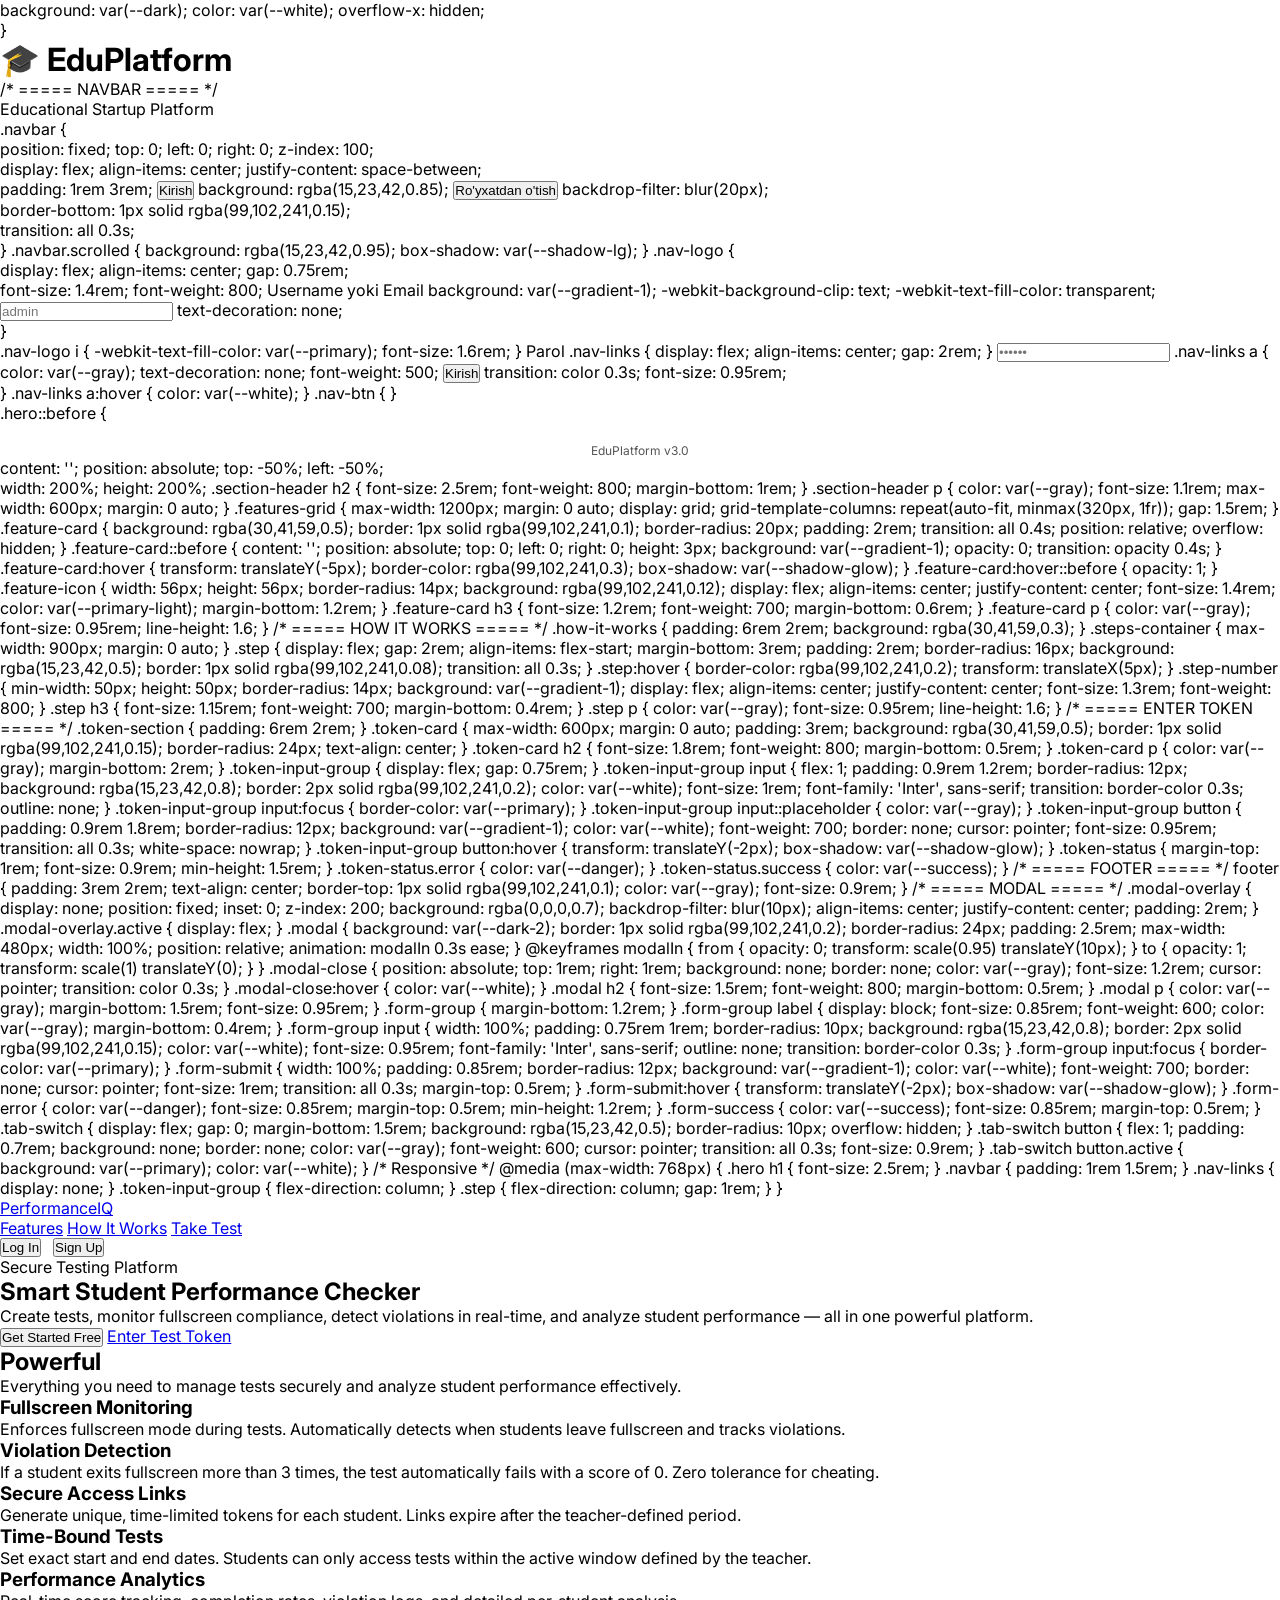
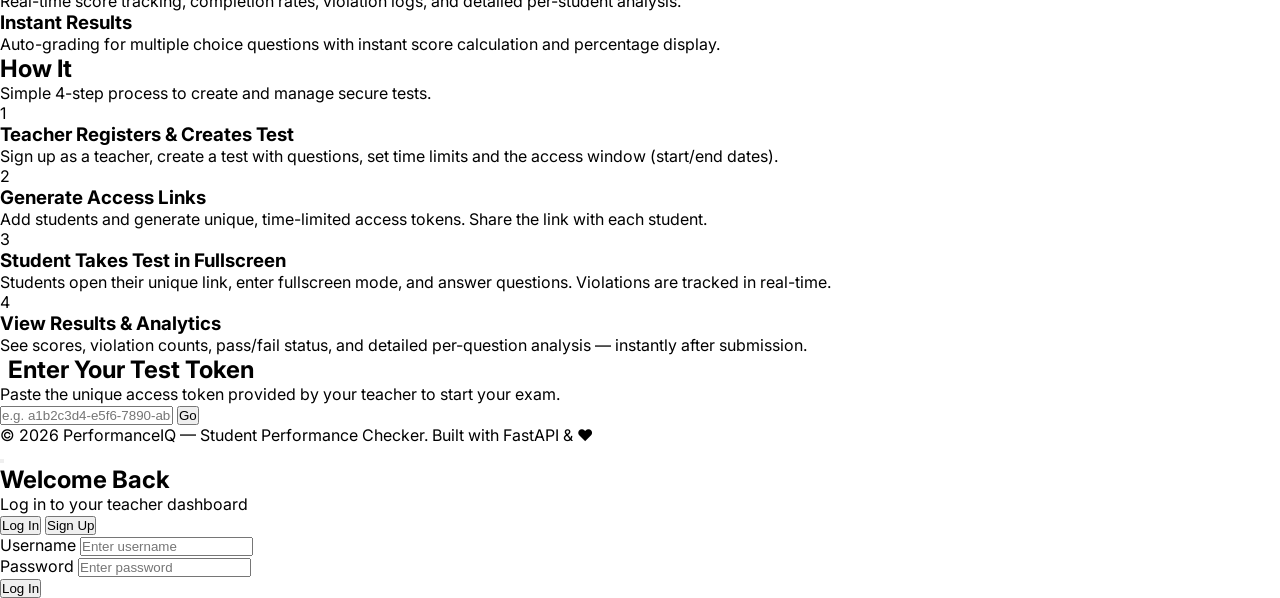
==== static/index.html @ 885819b3 "updated" ====
<!DOCTYPE html><!DOCTYPE html>

<html lang="uz"><html lang="en">

<head><head>

    <meta charset="UTF-8">    <meta charset="UTF-8">

    <meta name="viewport" content="width=device-width, initial-scale=1.0">    <meta name="viewport" content="width=device-width, initial-scale=1.0">

    <title>EduPlatform — Kirish</title>    <title>Student Performance Checker</title>
    <link href="https://fonts.googleapis.com/css2?family=Inter:wght@300;400;500;600;700;800;900&display=swap" rel="stylesheet">

    <style>
        * { margin: 0; padding: 0; box-sizing: border-box; }    <link href="https://cdnjs.cloudflare.com/ajax/libs/font-awesome/6.4.0/css/all.min.css" rel="stylesheet">

        body {    <style>

            font-family: 'Segoe UI', system-ui, sans-serif;        * { margin: 0; padding: 0; box-sizing: border-box; }

            background: linear-gradient(135deg, #0f0c29, #302b63, #24243e);        :root {

            min-height: 100vh; display: flex; align-items: center; justify-content: center; color: #fff;            --primary: #6366f1;

        }            --primary-dark: #4f46e5;

        .container { width: 100%; max-width: 420px; padding: 20px; }            --primary-light: #818cf8;

        .logo { text-align: center; margin-bottom: 30px; }            --secondary: #0ea5e9;

        .logo h1 { font-size: 32px; font-weight: 800; background: linear-gradient(135deg, #667eea, #764ba2); -webkit-background-clip: text; -webkit-text-fill-color: transparent; }            --accent: #f59e0b;

        .logo p { color: #999; margin-top: 5px; font-size: 14px; }            --success: #10b981;

        .card { background: rgba(255,255,255,0.06); backdrop-filter: blur(20px); border: 1px solid rgba(255,255,255,0.1); border-radius: 16px; padding: 35px; }            --danger: #ef4444;

        .tabs { display: flex; margin-bottom: 25px; background: rgba(255,255,255,0.05); border-radius: 10px; overflow: hidden; }            --dark: #0f172a;

        .tab { flex: 1; padding: 12px; text-align: center; cursor: pointer; font-weight: 600; font-size: 14px; color: #888; transition: all 0.3s; border: none; background: transparent; }            --dark-2: #1e293b;

        .tab.active { background: linear-gradient(135deg, #667eea, #764ba2); color: #fff; }            --dark-3: #334155;

        .form-group { margin-bottom: 18px; }            --gray: #94a3b8;

        .form-group label { display: block; font-size: 13px; font-weight: 500; color: #aaa; margin-bottom: 6px; }            --light: #f1f5f9;

        .form-group input, .form-group select { width: 100%; padding: 12px 15px; border: 1px solid rgba(255,255,255,0.15); border-radius: 10px; background: rgba(255,255,255,0.07); color: #fff; font-size: 15px; outline: none; transition: border 0.3s; }            --white: #ffffff;

        .form-group input:focus { border-color: #667eea; }--gradient-1: linear-gradient(135deg, #6366f1, #8b5cf6, #a78bfa);

        .form-group select option { background: #1a1a2e; color: #fff; }            --gradient-2: linear-gradient(135deg, #0ea5e9, #6366f1);

        .btn { width: 100%; padding: 14px; border: none; border-radius: 10px; background: linear-gradient(135deg, #667eea, #764ba2); color: #fff; font-size: 16px; font-weight: 600; cursor: pointer; transition: transform 0.2s, opacity 0.2s; margin-top: 5px; }            --gradient-3: linear-gradient(135deg, #f59e0b, #ef4444);

        .btn:hover { transform: translateY(-2px); opacity: 0.9; }            --shadow-sm: 0 1px 3px rgba(0,0,0,0.1);

        .btn:disabled { opacity: 0.5; cursor: not-allowed; transform: none; }            --shadow-md: 0 4px 20px rgba(0,0,0,0.1);

        .msg { padding: 10px 15px; border-radius: 8px; font-size: 13px; margin-bottom: 15px; display: none; }            --shadow-lg: 0 10px 40px rgba(0,0,0,0.15);

        .msg.error { background: rgba(255,71,87,0.15); border: 1px solid rgba(255,71,87,0.3); color: #ff6b81; }            --shadow-glow: 0 0 40px rgba(99,102,241,0.3);

        .msg.success { background: rgba(46,213,115,0.15); border: 1px solid rgba(46,213,115,0.3); color: #7bed9f; }        }

        .hidden { display: none !important; }        body {

        .footer { text-align: center; margin-top: 20px; color: #555; font-size: 12px; }            font-family: 'Inter', sans-serif;

    </style>            background: var(--dark);

</head>            color: var(--white);

<body>            overflow-x: hidden;

<div class="container">        }

    <div class="logo">

        <h1>🎓 EduPlatform</h1>        /* ===== NAVBAR ===== */

        <p>Educational Startup Platform</p>        .navbar {

    </div>            position: fixed; top: 0; left: 0; right: 0; z-index: 100;

    <div class="card">            display: flex; align-items: center; justify-content: space-between;

        <div class="tabs">            padding: 1rem 3rem;

            <button class="tab active" onclick="showTab('login')">Kirish</button>            background: rgba(15,23,42,0.85);

            <button class="tab" onclick="showTab('register')">Ro'yxatdan o'tish</button>            backdrop-filter: blur(20px);

        </div>            border-bottom: 1px solid rgba(99,102,241,0.15);

        <div id="error-msg" class="msg error"></div>            transition: all 0.3s;

        <div id="success-msg" class="msg success"></div>        }

        .navbar.scrolled { background: rgba(15,23,42,0.95); box-shadow: var(--shadow-lg); }

        <!-- LOGIN -->        .nav-logo {

        <form id="login-form" onsubmit="handleLogin(event)">            display: flex; align-items: center; gap: 0.75rem;

            <div class="form-group">            font-size: 1.4rem; font-weight: 800;

                <label>Username yoki Email</label>            background: var(--gradient-1); -webkit-background-clip: text; -webkit-text-fill-color: transparent;

                <input type="text" id="login-username" placeholder="admin" required>            text-decoration: none;

            </div>        }

            <div class="form-group">        .nav-logo i { -webkit-text-fill-color: var(--primary); font-size: 1.6rem; }

                <label>Parol</label>        .nav-links { display: flex; align-items: center; gap: 2rem; }

                <input type="password" id="login-password" placeholder="••••••" required>        .nav-links a {

            </div>            color: var(--gray); text-decoration: none; font-weight: 500;

            <button type="submit" class="btn" id="login-btn">Kirish</button>            transition: color 0.3s; font-size: 0.95rem;

        </form>        }

        .nav-links a:hover { color: var(--white); }

        <!-- REGISTER -->        .nav-btn {

        <form id="register-form" class="hidden" onsubmit="handleRegister(event)">            padding: 0.6rem 1.5rem; border-radius: 10px; font-weight: 600;

            <div class="form-group"><label>Email</label><input type="email" id="reg-email" placeholder="email@mail.com" required></div>            text-decoration: none; transition: all 0.3s; font-size: 0.9rem; cursor: pointer; border: none;

            <div class="form-group"><label>Username</label><input type="text" id="reg-username" placeholder="username" required minlength="3"></div>        }

            <div class="form-group"><label>To'liq ism</label><input type="text" id="reg-fullname" placeholder="Ism Familiya"></div>        .btn-outline { color: var(--primary-light); border: 2px solid var(--primary); background: transparent; }

            <div class="form-group"><label>Parol</label><input type="password" id="reg-password" placeholder="Kamida 6 belgi" required minlength="6"></div>        .btn-outline:hover { background: var(--primary); color: var(--white); }

            <div class="form-group"><label>Role</label>        .btn-primary { background: var(--gradient-1); color: var(--white); border: none; }

                <select id="reg-role">        .btn-primary:hover { transform: translateY(-2px); box-shadow: var(--shadow-glow); }

                    <option value="student">👨‍🎓 Student (Talaba)</option>

                    <option value="teacher">👨‍🏫 Teacher (O'qituvchi)</option>        /* ===== HERO ===== */

                </select>        .hero {

            </div>            min-height: 100vh; display: flex; align-items: center; justify-content: center;

            <button type="submit" class="btn" id="reg-btn">Ro'yxatdan o'tish</button>            padding: 6rem 2rem 4rem; position: relative; overflow: hidden;

        </form>        }

    </div>        .hero::before {

    <div class="footer">EduPlatform v3.0</div>            content: ''; position: absolute; top: -50%; left: -50%;

</div>            width: 200%; height: 200%;

<script>            background: radial-gradient(ellipse at 30% 50%, rgba(99,102,241,0.08) 0%, transparent 50%),

function showTab(t){                        radial-gradient(ellipse at 70% 50%, rgba(14,165,233,0.06) 0%, transparent 50%);

    document.querySelectorAll('.tab').forEach(b=>b.classList.remove('active'));            animation: float 15s ease-in-out infinite;

    document.querySelectorAll('.msg').forEach(m=>m.style.display='none');        }

    if(t==='login'){document.querySelectorAll('.tab')[0].classList.add('active');document.getElementById('login-form').classList.remove('hidden');document.getElementById('register-form').classList.add('hidden');}        @keyframes float { 0%,100% { transform: translate(0,0) rotate(0deg); } 50% { transform: translate(-2%,3%) rotate(1deg); } }

    else{document.querySelectorAll('.tab')[1].classList.add('active');document.getElementById('login-form').classList.add('hidden');document.getElementById('register-form').classList.remove('hidden');}        .hero-grid { position: absolute; inset: 0; background-image:

}            linear-gradient(rgba(99,102,241,0.03) 1px, transparent 1px),

function showError(m){const e=document.getElementById('error-msg');e.textContent=m;e.style.display='block';document.getElementById('success-msg').style.display='none';}            linear-gradient(90deg, rgba(99,102,241,0.03) 1px, transparent 1px);

function showSuccess(m){const e=document.getElementById('success-msg');e.textContent=m;e.style.display='block';document.getElementById('error-msg').style.display='none';}            background-size: 60px 60px;

        }

async function handleLogin(e){        .hero-content { position: relative; z-index: 2; max-width: 800px; text-align: center; }

    e.preventDefault();        .hero-badge {

    const btn=document.getElementById('login-btn'); btn.disabled=true; btn.textContent='Kirish...';            display: inline-flex; align-items: center; gap: 0.5rem;

    try{            padding: 0.5rem 1.2rem; border-radius: 50px;

        const res=await fetch('/api/v1/auth/login',{method:'POST',headers:{'Content-Type':'application/json'},body:JSON.stringify({username:document.getElementById('login-username').value,password:document.getElementById('login-password').value})});            background: rgba(99,102,241,0.12); border: 1px solid rgba(99,102,241,0.25);

        const data=await res.json();            color: var(--primary-light); font-size: 0.85rem; font-weight: 600;

        if(!res.ok) throw new Error(data.detail||'Login xatolik');            margin-bottom: 2rem;

        localStorage.setItem('token',data.access_token);        }

        localStorage.setItem('refresh_token',data.refresh_token);        .hero-badge .dot { width: 8px; height: 8px; border-radius: 50%; background: var(--success); animation: pulse 2s infinite; }

        localStorage.setItem('user',JSON.stringify(data.user));        @keyframes pulse { 0%,100% { opacity: 1; } 50% { opacity: 0.4; } }

        const role=data.user.role;        .hero h1 {

        window.location.href='/dashboard/'+role;            font-size: 4rem; font-weight: 900; line-height: 1.1; margin-bottom: 1.5rem;

    }catch(err){showError(err.message);}            letter-spacing: -0.03em;

    finally{btn.disabled=false;btn.textContent='Kirish';}        }

}        .hero h1 .gradient {

            background: var(--gradient-1); -webkit-background-clip: text; -webkit-text-fill-color: transparent;

async function handleRegister(e){        }

    e.preventDefault();        .hero p { font-size: 1.2rem; color: var(--gray); line-height: 1.7; margin-bottom: 2.5rem; max-width: 600px; margin-left: auto; margin-right: auto; }

    const btn=document.getElementById('reg-btn'); btn.disabled=true; btn.textContent='Yaratilmoqda...';        .hero-actions { display: flex; gap: 1rem; justify-content: center; flex-wrap: wrap; }

    try{        .hero-actions .btn {

        const res=await fetch('/api/v1/auth/register',{method:'POST',headers:{'Content-Type':'application/json'},body:JSON.stringify({email:document.getElementById('reg-email').value,username:document.getElementById('reg-username').value,full_name:document.getElementById('reg-fullname').value,password:document.getElementById('reg-password').value,role:document.getElementById('reg-role').value})});            padding: 0.9rem 2.2rem; border-radius: 12px; font-weight: 700;

        const data=await res.json();            font-size: 1rem; text-decoration: none; display: inline-flex; align-items: center; gap: 0.6rem;

        if(!res.ok) throw new Error(data.detail||'Register xatolik');            transition: all 0.3s; cursor: pointer; border: none;

        showSuccess("Akkount yaratildi! Endi login qiling.");        }

        showTab('login');        .hero-actions .btn-hero-primary { background: var(--gradient-1); color: var(--white); }

        document.getElementById('login-username').value=document.getElementById('reg-username').value;        .hero-actions .btn-hero-primary:hover { transform: translateY(-3px); box-shadow: 0 10px 40px rgba(99,102,241,0.4); }

    }catch(err){showError(err.message);}        .hero-actions .btn-hero-secondary { background: rgba(255,255,255,0.05); color: var(--white); border: 1px solid rgba(255,255,255,0.1); }

    finally{btn.disabled=false;btn.textContent="Ro'yxatdan o'tish";}        .hero-actions .btn-hero-secondary:hover { background: rgba(255,255,255,0.1); transform: translateY(-2px); }

}

        /* ===== FEATURES ===== */

// Auto redirect if logged in        .features { padding: 6rem 2rem; position: relative; }

try{const u=JSON.parse(localStorage.getItem('user'));if(u&&localStorage.getItem('token'))window.location.href='/dashboard/'+u.role;}catch(e){}        .section-header { text-align: center; margin-bottom: 4rem; }

</script>        .section-header h2 { font-size: 2.5rem; font-weight: 800; margin-bottom: 1rem; }

</body>        .section-header p { color: var(--gray); font-size: 1.1rem; max-width: 600px; margin: 0 auto; }

</html>        .features-grid {

            max-width: 1200px; margin: 0 auto;
            display: grid; grid-template-columns: repeat(auto-fit, minmax(320px, 1fr)); gap: 1.5rem;
        }
        .feature-card {
            background: rgba(30,41,59,0.5); border: 1px solid rgba(99,102,241,0.1);
            border-radius: 20px; padding: 2rem; transition: all 0.4s;
            position: relative; overflow: hidden;
        }
        .feature-card::before {
            content: ''; position: absolute; top: 0; left: 0; right: 0; height: 3px;
            background: var(--gradient-1); opacity: 0; transition: opacity 0.4s;
        }
        .feature-card:hover { transform: translateY(-5px); border-color: rgba(99,102,241,0.3); box-shadow: var(--shadow-glow); }
        .feature-card:hover::before { opacity: 1; }
        .feature-icon {
            width: 56px; height: 56px; border-radius: 14px;
            background: rgba(99,102,241,0.12); display: flex; align-items: center; justify-content: center;
            font-size: 1.4rem; color: var(--primary-light); margin-bottom: 1.2rem;
        }
        .feature-card h3 { font-size: 1.2rem; font-weight: 700; margin-bottom: 0.6rem; }
        .feature-card p { color: var(--gray); font-size: 0.95rem; line-height: 1.6; }

        /* ===== HOW IT WORKS ===== */
        .how-it-works { padding: 6rem 2rem; background: rgba(30,41,59,0.3); }
        .steps-container { max-width: 900px; margin: 0 auto; }
        .step {
            display: flex; gap: 2rem; align-items: flex-start; margin-bottom: 3rem;
            padding: 2rem; border-radius: 16px; background: rgba(15,23,42,0.5);
            border: 1px solid rgba(99,102,241,0.08); transition: all 0.3s;
        }
        .step:hover { border-color: rgba(99,102,241,0.2); transform: translateX(5px); }
        .step-number {
            min-width: 50px; height: 50px; border-radius: 14px;
            background: var(--gradient-1); display: flex; align-items: center; justify-content: center;
            font-size: 1.3rem; font-weight: 800;
        }
        .step h3 { font-size: 1.15rem; font-weight: 700; margin-bottom: 0.4rem; }
        .step p { color: var(--gray); font-size: 0.95rem; line-height: 1.6; }

        /* ===== ENTER TOKEN ===== */
        .token-section { padding: 6rem 2rem; }
        .token-card {
            max-width: 600px; margin: 0 auto; padding: 3rem;
            background: rgba(30,41,59,0.5); border: 1px solid rgba(99,102,241,0.15);
            border-radius: 24px; text-align: center;
        }
        .token-card h2 { font-size: 1.8rem; font-weight: 800; margin-bottom: 0.5rem; }
        .token-card p { color: var(--gray); margin-bottom: 2rem; }
        .token-input-group { display: flex; gap: 0.75rem; }
        .token-input-group input {
            flex: 1; padding: 0.9rem 1.2rem; border-radius: 12px;
            background: rgba(15,23,42,0.8); border: 2px solid rgba(99,102,241,0.2);
            color: var(--white); font-size: 1rem; font-family: 'Inter', sans-serif;
            transition: border-color 0.3s; outline: none;
        }
        .token-input-group input:focus { border-color: var(--primary); }
        .token-input-group input::placeholder { color: var(--gray); }
        .token-input-group button {
            padding: 0.9rem 1.8rem; border-radius: 12px;
            background: var(--gradient-1); color: var(--white);
            font-weight: 700; border: none; cursor: pointer; font-size: 0.95rem;
            transition: all 0.3s; white-space: nowrap;
        }
        .token-input-group button:hover { transform: translateY(-2px); box-shadow: var(--shadow-glow); }
        .token-status { margin-top: 1rem; font-size: 0.9rem; min-height: 1.5rem; }
        .token-status.error { color: var(--danger); }
        .token-status.success { color: var(--success); }

        /* ===== FOOTER ===== */
        footer {
            padding: 3rem 2rem; text-align: center;
            border-top: 1px solid rgba(99,102,241,0.1); color: var(--gray); font-size: 0.9rem;
        }

        /* ===== MODAL ===== */
        .modal-overlay {
            display: none; position: fixed; inset: 0; z-index: 200;
            background: rgba(0,0,0,0.7); backdrop-filter: blur(10px);
            align-items: center; justify-content: center; padding: 2rem;
        }
        .modal-overlay.active { display: flex; }
        .modal {
            background: var(--dark-2); border: 1px solid rgba(99,102,241,0.2);
            border-radius: 24px; padding: 2.5rem; max-width: 480px; width: 100%;
            position: relative; animation: modalIn 0.3s ease;
        }
        @keyframes modalIn { from { opacity: 0; transform: scale(0.95) translateY(10px); } to { opacity: 1; transform: scale(1) translateY(0); } }
        .modal-close {
            position: absolute; top: 1rem; right: 1rem; background: none; border: none;
            color: var(--gray); font-size: 1.2rem; cursor: pointer; transition: color 0.3s;
        }
        .modal-close:hover { color: var(--white); }
        .modal h2 { font-size: 1.5rem; font-weight: 800; margin-bottom: 0.5rem; }
        .modal p { color: var(--gray); margin-bottom: 1.5rem; font-size: 0.95rem; }
        .form-group { margin-bottom: 1.2rem; }
        .form-group label { display: block; font-size: 0.85rem; font-weight: 600; color: var(--gray); margin-bottom: 0.4rem; }
        .form-group input {
            width: 100%; padding: 0.75rem 1rem; border-radius: 10px;
            background: rgba(15,23,42,0.8); border: 2px solid rgba(99,102,241,0.15);
            color: var(--white); font-size: 0.95rem; font-family: 'Inter', sans-serif;
            outline: none; transition: border-color 0.3s;
        }
        .form-group input:focus { border-color: var(--primary); }
        .form-submit {
            width: 100%; padding: 0.85rem; border-radius: 12px;
            background: var(--gradient-1); color: var(--white); font-weight: 700;
            border: none; cursor: pointer; font-size: 1rem; transition: all 0.3s;
            margin-top: 0.5rem;
        }
        .form-submit:hover { transform: translateY(-2px); box-shadow: var(--shadow-glow); }
        .form-error { color: var(--danger); font-size: 0.85rem; margin-top: 0.5rem; min-height: 1.2rem; }
        .form-success { color: var(--success); font-size: 0.85rem; margin-top: 0.5rem; }

        .tab-switch { display: flex; gap: 0; margin-bottom: 1.5rem; background: rgba(15,23,42,0.5); border-radius: 10px; overflow: hidden; }
        .tab-switch button {
            flex: 1; padding: 0.7rem; background: none; border: none; color: var(--gray);
            font-weight: 600; cursor: pointer; transition: all 0.3s; font-size: 0.9rem;
        }
        .tab-switch button.active { background: var(--primary); color: var(--white); }

        /* Responsive */
        @media (max-width: 768px) {
            .hero h1 { font-size: 2.5rem; }
            .navbar { padding: 1rem 1.5rem; }
            .nav-links { display: none; }
            .token-input-group { flex-direction: column; }
            .step { flex-direction: column; gap: 1rem; }
        }
    </style>
</head>
<body>

<!-- NAVBAR -->
<nav class="navbar" id="navbar">
    <a href="/" class="nav-logo"><i class="fas fa-graduation-cap"></i> PerformanceIQ</a>
    <div class="nav-links">
        <a href="#features">Features</a>
        <a href="#how-it-works">How It Works</a>
        <a href="#take-test">Take Test</a>
    </div>
    <div style="display:flex;gap:0.75rem;">
        <button class="nav-btn btn-outline" onclick="openModal('login')">Log In</button>
        <button class="nav-btn btn-primary" onclick="openModal('register')">Sign Up</button>
    </div>
</nav>

<!-- HERO -->
<section class="hero">
    <div class="hero-grid"></div>
    <div class="hero-content">
        <div class="hero-badge"><span class="dot"></span> Secure Testing Platform</div>
        <h1>Smart <span class="gradient">Student Performance</span> Checker</h1>
        <p>Create tests, monitor fullscreen compliance, detect violations in real-time, and analyze student performance — all in one powerful platform.</p>
        <div class="hero-actions">
            <button class="btn btn-hero-primary" onclick="openModal('register')">
                <i class="fas fa-rocket"></i> Get Started Free
            </button>
            <a href="#take-test" class="btn btn-hero-secondary">
                <i class="fas fa-play"></i> Enter Test Token
            </a>
        </div>
    </div>
</section>

<!-- FEATURES -->
<section class="features" id="features">
    <div class="section-header">
        <h2>Powerful <span style="background:var(--gradient-1);-webkit-background-clip:text;-webkit-text-fill-color:transparent;">Features</span></h2>
        <p>Everything you need to manage tests securely and analyze student performance effectively.</p>
    </div>
    <div class="features-grid">
        <div class="feature-card">
            <div class="feature-icon"><i class="fas fa-expand"></i></div>
            <h3>Fullscreen Monitoring</h3>
            <p>Enforces fullscreen mode during tests. Automatically detects when students leave fullscreen and tracks violations.</p>
        </div>
        <div class="feature-card">
            <div class="feature-icon"><i class="fas fa-shield-halved"></i></div>
            <h3>Violation Detection</h3>
            <p>If a student exits fullscreen more than 3 times, the test automatically fails with a score of 0. Zero tolerance for cheating.</p>
        </div>
        <div class="feature-card">
            <div class="feature-icon"><i class="fas fa-link"></i></div>
            <h3>Secure Access Links</h3>
            <p>Generate unique, time-limited tokens for each student. Links expire after the teacher-defined period.</p>
        </div>
        <div class="feature-card">
            <div class="feature-icon"><i class="fas fa-clock"></i></div>
            <h3>Time-Bound Tests</h3>
            <p>Set exact start and end dates. Students can only access tests within the active window defined by the teacher.</p>
        </div>
        <div class="feature-card">
            <div class="feature-icon"><i class="fas fa-chart-bar"></i></div>
            <h3>Performance Analytics</h3>
            <p>Real-time score tracking, completion rates, violation logs, and detailed per-student analysis.</p>
        </div>
        <div class="feature-card">
            <div class="feature-icon"><i class="fas fa-bolt"></i></div>
            <h3>Instant Results</h3>
            <p>Auto-grading for multiple choice questions with instant score calculation and percentage display.</p>
        </div>
    </div>
</section>

<!-- HOW IT WORKS -->
<section class="how-it-works" id="how-it-works">
    <div class="section-header">
        <h2>How It <span style="background:var(--gradient-2);-webkit-background-clip:text;-webkit-text-fill-color:transparent;">Works</span></h2>
        <p>Simple 4-step process to create and manage secure tests.</p>
    </div>
    <div class="steps-container">
        <div class="step">
            <div class="step-number">1</div>
            <div>
                <h3>Teacher Registers & Creates Test</h3>
                <p>Sign up as a teacher, create a test with questions, set time limits and the access window (start/end dates).</p>
            </div>
        </div>
        <div class="step">
            <div class="step-number">2</div>
            <div>
                <h3>Generate Access Links</h3>
                <p>Add students and generate unique, time-limited access tokens. Share the link with each student.</p>
            </div>
        </div>
        <div class="step">
            <div class="step-number">3</div>
            <div>
                <h3>Student Takes Test in Fullscreen</h3>
                <p>Students open their unique link, enter fullscreen mode, and answer questions. Violations are tracked in real-time.</p>
            </div>
        </div>
        <div class="step">
            <div class="step-number">4</div>
            <div>
                <h3>View Results & Analytics</h3>
                <p>See scores, violation counts, pass/fail status, and detailed per-question analysis — instantly after submission.</p>
            </div>
        </div>
    </div>
</section>

<!-- TAKE TEST -->
<section class="token-section" id="take-test">
    <div class="token-card">
        <h2><i class="fas fa-key" style="color:var(--accent);margin-right:0.5rem;"></i> Enter Your Test Token</h2>
        <p>Paste the unique access token provided by your teacher to start your exam.</p>
        <div class="token-input-group">
            <input type="text" id="tokenInput" placeholder="e.g. a1b2c3d4-e5f6-7890-abcd-ef1234567890">
            <button onclick="validateToken()"><i class="fas fa-arrow-right"></i> Go</button>
        </div>
        <div class="token-status" id="tokenStatus"></div>
    </div>
</section>

<!-- FOOTER -->
<footer>
    <p>&copy; 2026 PerformanceIQ — Student Performance Checker. Built with FastAPI & ❤️</p>
</footer>

<!-- TEACHER AUTH MODAL -->
<div class="modal-overlay" id="authModal">
    <div class="modal">
        <button class="modal-close" onclick="closeModal()"><i class="fas fa-times"></i></button>

        <div id="loginForm">
            <h2>Welcome Back</h2>
            <p>Log in to your teacher dashboard</p>
            <div class="tab-switch">
                <button class="active" onclick="switchTab('login')">Log In</button>
                <button onclick="switchTab('register')">Sign Up</button>
            </div>
            <div class="form-group">
                <label>Username</label>
                <input type="text" id="loginUsername" placeholder="Enter username">
            </div>
            <div class="form-group">
                <label>Password</label>
                <input type="password" id="loginPassword" placeholder="Enter password">
            </div>
            <button class="form-submit" onclick="loginTeacher()"><i class="fas fa-sign-in-alt"></i> Log In</button>
            <div class="form-error" id="loginError"></div>
        </div>

        <div id="registerForm" style="display:none;">
            <h2>Create Account</h2>
            <p>Register as a teacher to create and manage tests</p>
            <div class="tab-switch">
                <button onclick="switchTab('login')">Log In</button>
                <button class="active" onclick="switchTab('register')">Sign Up</button>
            </div>
            <div class="form-group">
                <label>Full Name</label>
                <input type="text" id="regName" placeholder="John Smith">
            </div>
            <div class="form-group">
                <label>Email</label>
                <input type="email" id="regEmail" placeholder="john@school.edu">
            </div>
            <div class="form-group">
                <label>Username</label>
                <input type="text" id="regUsername" placeholder="Choose a username">
            </div>
            <div class="form-group">
                <label>Password</label>
                <input type="password" id="regPassword" placeholder="Create a password">
            </div>
            <button class="form-submit" onclick="registerTeacher()"><i class="fas fa-user-plus"></i> Create Account</button>
            <div class="form-error" id="registerError"></div>
            <div class="form-success" id="registerSuccess"></div>
        </div>
    </div>
</div>

<script>
const API = '';

// Navbar scroll effect
window.addEventListener('scroll', () => {
    document.getElementById('navbar').classList.toggle('scrolled', window.scrollY > 50);
});

// Modal
function openModal(type) {
    document.getElementById('authModal').classList.add('active');
    switchTab(type);
}
function closeModal() {
    document.getElementById('authModal').classList.remove('active');
}

function switchTab(tab) {
    document.getElementById('loginForm').style.display = tab === 'login' ? 'block' : 'none';
    document.getElementById('registerForm').style.display = tab === 'register' ? 'block' : 'none';
    // Update tab buttons
    document.querySelectorAll('.tab-switch button').forEach(b => b.classList.remove('active'));
}

// Auth
async function loginTeacher() {
    const username = document.getElementById('loginUsername').value.trim();
    const password = document.getElementById('loginPassword').value;
    const errEl = document.getElementById('loginError');
    errEl.textContent = '';

    if (!username || !password) { errEl.textContent = 'Please fill in all fields'; return; }

    try {
        const res = await fetch(`${API}/api/v1/teachers/login`, {
            method: 'POST',
            headers: { 'Content-Type': 'application/json' },
            body: JSON.stringify({ username, password })
        });
        const data = await res.json();
        if (!res.ok) throw new Error(data.detail || 'Login failed');

        localStorage.setItem('teacher', JSON.stringify(data));
        window.location.href = '/teacher';
    } catch (e) { errEl.textContent = e.message; }
}

async function registerTeacher() {
    const full_name = document.getElementById('regName').value.trim();
    const email = document.getElementById('regEmail').value.trim();
    const username = document.getElementById('regUsername').value.trim();
    const password = document.getElementById('regPassword').value;
    const errEl = document.getElementById('registerError');
    const sucEl = document.getElementById('registerSuccess');
    errEl.textContent = ''; sucEl.textContent = '';

    if (!full_name || !email || !username || !password) { errEl.textContent = 'Please fill in all fields'; return; }

    try {
        const res = await fetch(`${API}/api/v1/teachers/register`, {
            method: 'POST',
            headers: { 'Content-Type': 'application/json' },
            body: JSON.stringify({ email, username, password, full_name })
        });
        const data = await res.json();
        if (!res.ok) throw new Error(data.detail || 'Registration failed');

        sucEl.textContent = 'Account created! Logging you in...';
        // Auto login
        const loginRes = await fetch(`${API}/api/v1/teachers/login`, {
            method: 'POST',
            headers: { 'Content-Type': 'application/json' },
            body: JSON.stringify({ username, password })
        });
        const loginData = await loginRes.json();
        localStorage.setItem('teacher', JSON.stringify(loginData));
        setTimeout(() => { window.location.href = '/teacher'; }, 500);
    } catch (e) { errEl.textContent = e.message; }
}

// Token validation
async function validateToken() {
    const token = document.getElementById('tokenInput').value.trim();
    const statusEl = document.getElementById('tokenStatus');
    statusEl.className = 'token-status'; statusEl.textContent = '';

    if (!token) { statusEl.className = 'token-status error'; statusEl.textContent = 'Please enter a token'; return; }

    try {
        const res = await fetch(`${API}/api/v1/access-tokens/validate/${token}`);
        const data = await res.json();
        if (!data.valid) {
            statusEl.className = 'token-status error';
            statusEl.textContent = `⚠️ ${data.error}`;
        } else {
            statusEl.className = 'token-status success';
            statusEl.textContent = `✅ Valid! Test: "${data.test_title}" — Redirecting...`;
            setTimeout(() => { window.location.href = `/student/test/${token}`; }, 800);
        }
    } catch (e) {
        statusEl.className = 'token-status error';
        statusEl.textContent = 'Connection error. Please try again.';
    }
}

// Enter key on token input
document.getElementById('tokenInput').addEventListener('keypress', e => { if (e.key === 'Enter') validateToken(); });

// Close modal on outside click
document.getElementById('authModal').addEventListener('click', e => {
    if (e.target === document.getElementById('authModal')) closeModal();
});
</script>
</body>
</html>
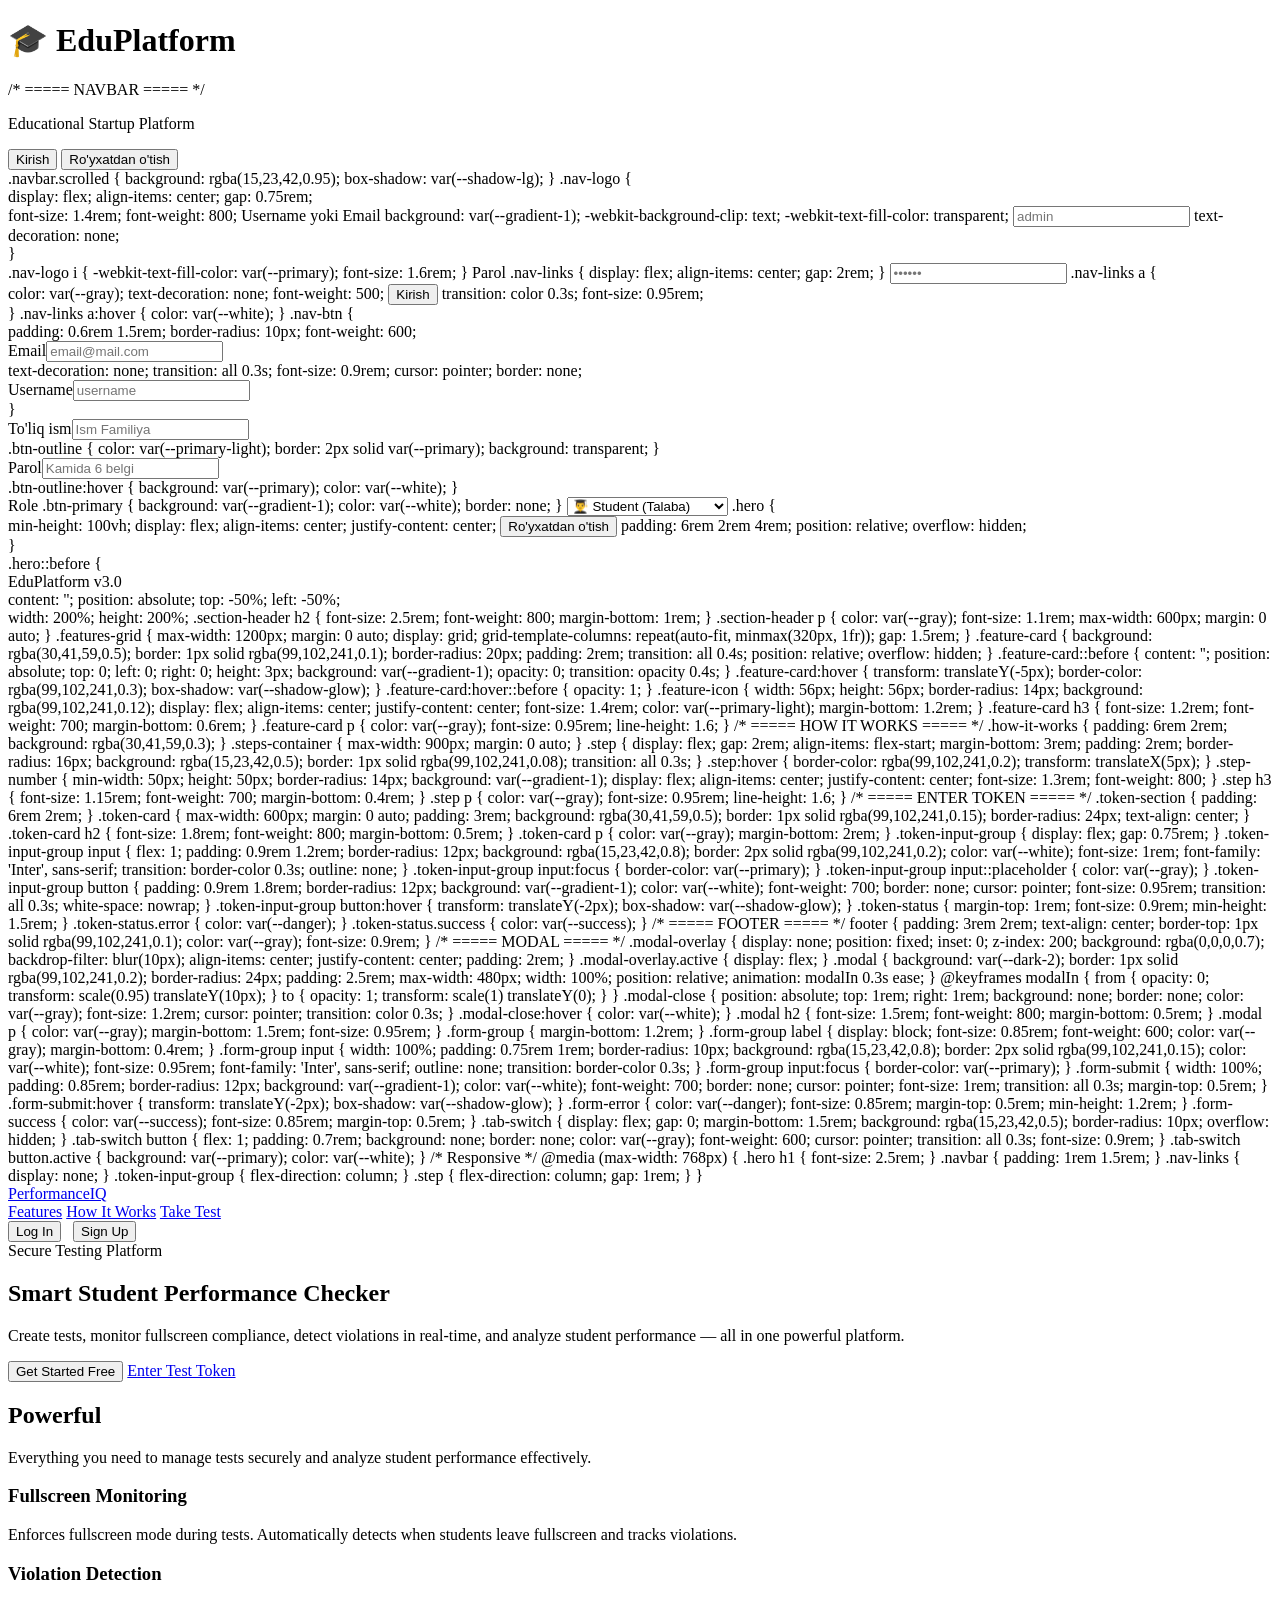
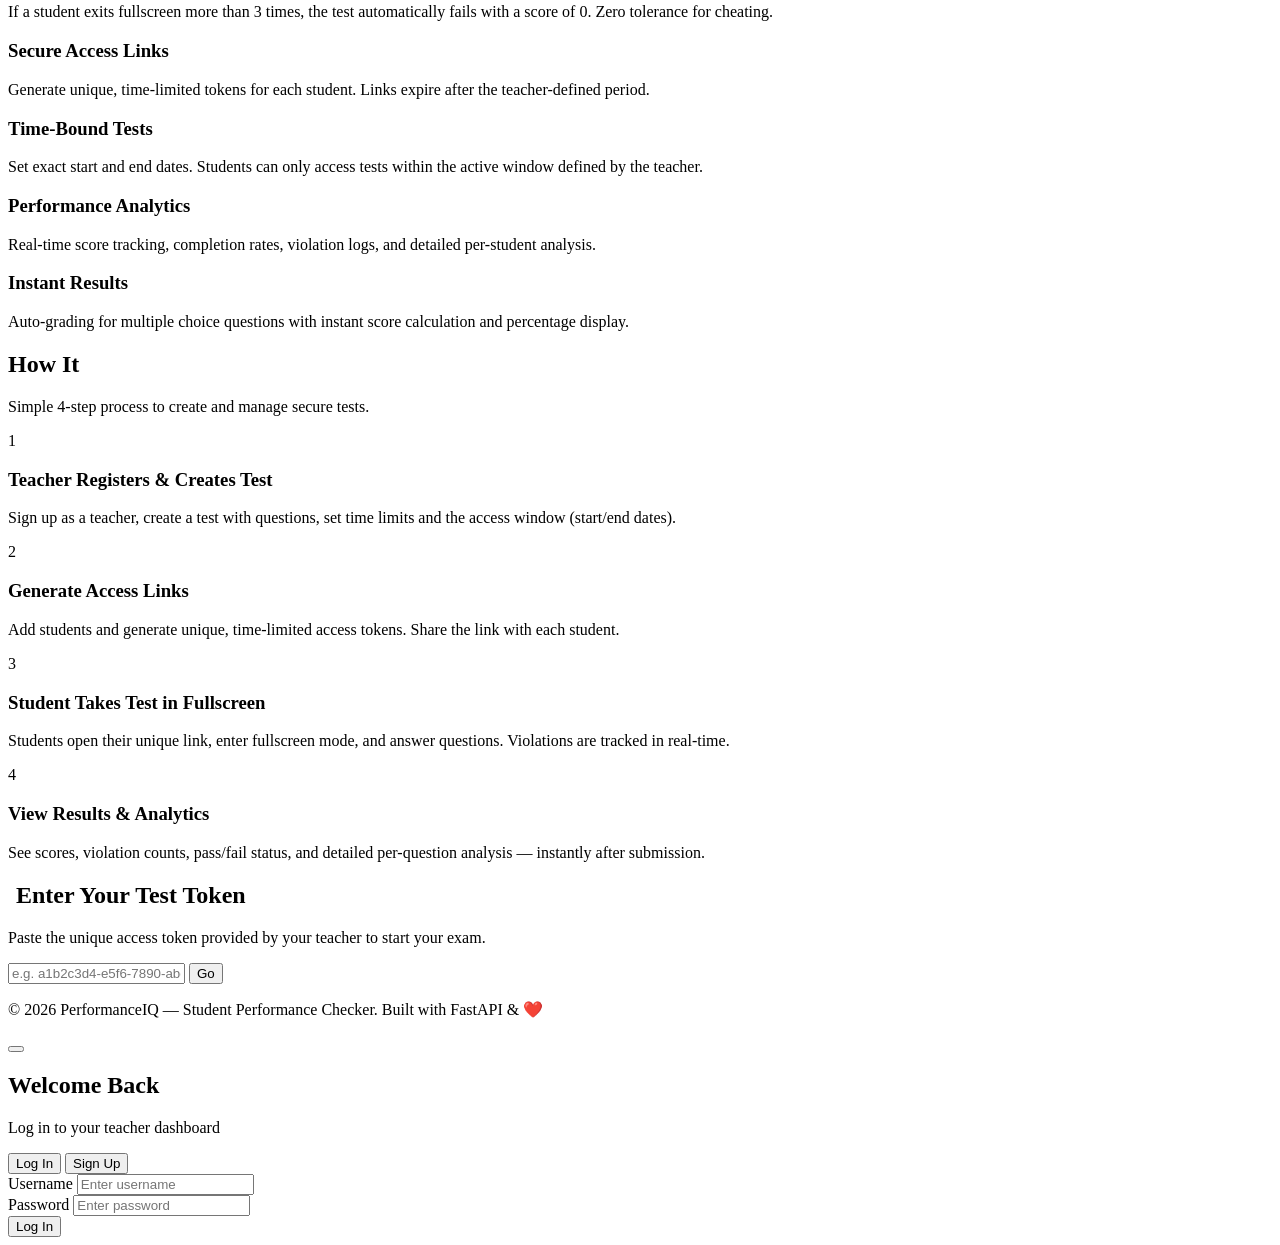
==== commit 49b9d5fa: "updated" ====
--- a/static/index.html
+++ b/static/index.html
@@ -9,92 +9,34 @@
     <meta name="viewport" content="width=device-width, initial-scale=1.0">    <meta name="viewport" content="width=device-width, initial-scale=1.0">
 
     <title>EduPlatform — Kirish</title>    <title>Student Performance Checker</title>
-    <link href="https://fonts.googleapis.com/css2?family=Inter:wght@300;400;500;600;700;800;900&display=swap" rel="stylesheet">
-
-    <style>
-        * { margin: 0; padding: 0; box-sizing: border-box; }    <link href="https://cdnjs.cloudflare.com/ajax/libs/font-awesome/6.4.0/css/all.min.css" rel="stylesheet">
-
-        body {    <style>
-
-            font-family: 'Segoe UI', system-ui, sans-serif;        * { margin: 0; padding: 0; box-sizing: border-box; }
-
-            background: linear-gradient(135deg, #0f0c29, #302b63, #24243e);        :root {
-
-            min-height: 100vh; display: flex; align-items: center; justify-content: center; color: #fff;            --primary: #6366f1;
-
-        }            --primary-dark: #4f46e5;
-
-        .container { width: 100%; max-width: 420px; padding: 20px; }            --primary-light: #818cf8;
-
-        .logo { text-align: center; margin-bottom: 30px; }            --secondary: #0ea5e9;
-
-        .logo h1 { font-size: 32px; font-weight: 800; background: linear-gradient(135deg, #667eea, #764ba2); -webkit-background-clip: text; -webkit-text-fill-color: transparent; }            --accent: #f59e0b;
-
-        .logo p { color: #999; margin-top: 5px; font-size: 14px; }            --success: #10b981;
-
-        .card { background: rgba(255,255,255,0.06); backdrop-filter: blur(20px); border: 1px solid rgba(255,255,255,0.1); border-radius: 16px; padding: 35px; }            --danger: #ef4444;
-
-        .tabs { display: flex; margin-bottom: 25px; background: rgba(255,255,255,0.05); border-radius: 10px; overflow: hidden; }            --dark: #0f172a;
-
-        .tab { flex: 1; padding: 12px; text-align: center; cursor: pointer; font-weight: 600; font-size: 14px; color: #888; transition: all 0.3s; border: none; background: transparent; }            --dark-2: #1e293b;
-
-        .tab.active { background: linear-gradient(135deg, #667eea, #764ba2); color: #fff; }            --dark-3: #334155;
-
-        .form-group { margin-bottom: 18px; }            --gray: #94a3b8;
-
-        .form-group label { display: block; font-size: 13px; font-weight: 500; color: #aaa; margin-bottom: 6px; }            --light: #f1f5f9;
-
-        .form-group input, .form-group select { width: 100%; padding: 12px 15px; border: 1px solid rgba(255,255,255,0.15); border-radius: 10px; background: rgba(255,255,255,0.07); color: #fff; font-size: 15px; outline: none; transition: border 0.3s; }            --white: #ffffff;
-
-        .form-group input:focus { border-color: #667eea; }--gradient-1: linear-gradient(135deg, #6366f1, #8b5cf6, #a78bfa);
-
-        .form-group select option { background: #1a1a2e; color: #fff; }            --gradient-2: linear-gradient(135deg, #0ea5e9, #6366f1);
-
-        .btn { width: 100%; padding: 14px; border: none; border-radius: 10px; background: linear-gradient(135deg, #667eea, #764ba2); color: #fff; font-size: 16px; font-weight: 600; cursor: pointer; transition: transform 0.2s, opacity 0.2s; margin-top: 5px; }            --gradient-3: linear-gradient(135deg, #f59e0b, #ef4444);
-
-        .btn:hover { transform: translateY(-2px); opacity: 0.9; }            --shadow-sm: 0 1px 3px rgba(0,0,0,0.1);
-
-        .btn:disabled { opacity: 0.5; cursor: not-allowed; transform: none; }            --shadow-md: 0 4px 20px rgba(0,0,0,0.1);
-
-        .msg { padding: 10px 15px; border-radius: 8px; font-size: 13px; margin-bottom: 15px; display: none; }            --shadow-lg: 0 10px 40px rgba(0,0,0,0.15);
-
-        .msg.error { background: rgba(255,71,87,0.15); border: 1px solid rgba(255,71,87,0.3); color: #ff6b81; }            --shadow-glow: 0 0 40px rgba(99,102,241,0.3);
-
-        .msg.success { background: rgba(46,213,115,0.15); border: 1px solid rgba(46,213,115,0.3); color: #7bed9f; }        }
-
-        .hidden { display: none !important; }        body {
-
-        .footer { text-align: center; margin-top: 20px; color: #555; font-size: 12px; }            font-family: 'Inter', sans-serif;
-
-    </style>            background: var(--dark);
-
-</head>            color: var(--white);
-
-<body>            overflow-x: hidden;
-
-<div class="container">        }
+    <link href="https://fonts.googleapis.com/css2?family=Inter:wght@300;400;500;600;700;800;900&display=swap" rel="stylesheet">     
+
+</head>            
+
+<body>            
+
+<div class="container">
 
     <div class="logo">
 
         <h1>🎓 EduPlatform</h1>        /* ===== NAVBAR ===== */
 
-        <p>Educational Startup Platform</p>        .navbar {
-
-    </div>            position: fixed; top: 0; left: 0; right: 0; z-index: 100;
-
-    <div class="card">            display: flex; align-items: center; justify-content: space-between;
-
-        <div class="tabs">            padding: 1rem 3rem;
-
-            <button class="tab active" onclick="showTab('login')">Kirish</button>            background: rgba(15,23,42,0.85);
-
-            <button class="tab" onclick="showTab('register')">Ro'yxatdan o'tish</button>            backdrop-filter: blur(20px);
-
-        </div>            border-bottom: 1px solid rgba(99,102,241,0.15);
-
-        <div id="error-msg" class="msg error"></div>            transition: all 0.3s;
-
-        <div id="success-msg" class="msg success"></div>        }
+        <p>Educational Startup Platform</p>        
+    </div>            
+
+    <div class="card">            
+
+        <div class="tabs">            
+
+            <button class="tab active" onclick="showTab('login')">Kirish</button>            
+
+            <button class="tab" onclick="showTab('register')">Ro'yxatdan o'tish</button>            
+
+        </div>            
+
+        <div id="error-msg" class="msg error"></div>           
+
+        <div id="success-msg" class="msg success"></div>        
 
         .navbar.scrolled { background: rgba(15,23,42,0.95); box-shadow: var(--shadow-lg); }
 
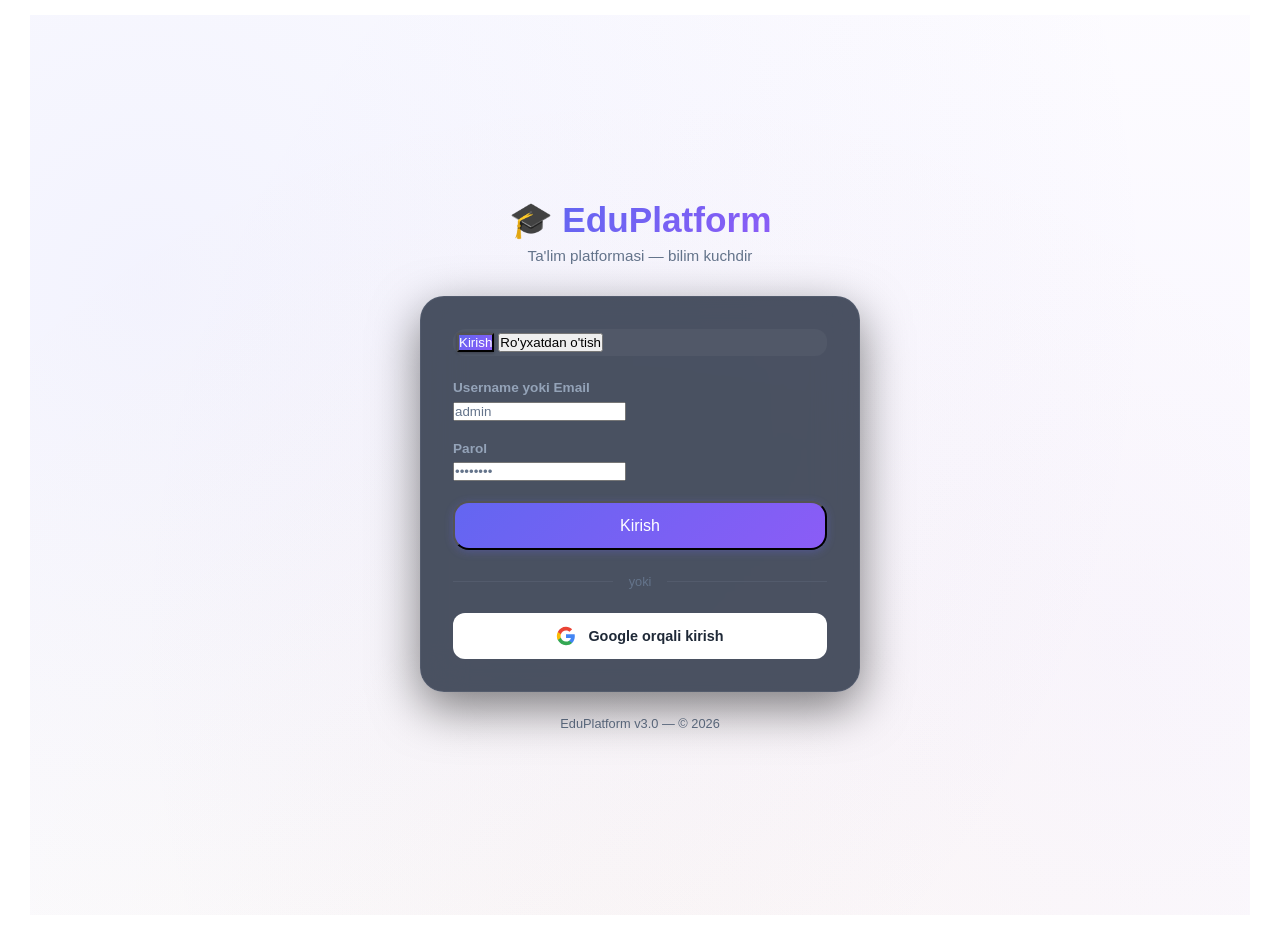
==== commit 5f52560d: "updated" ====
--- a/static/index.html
+++ b/static/index.html
@@ -1,621 +1,97 @@
-<!DOCTYPE html><!DOCTYPE html>
-
-<html lang="uz"><html lang="en">
-
-<head><head>
-
-    <meta charset="UTF-8">    <meta charset="UTF-8">
-
-    <meta name="viewport" content="width=device-width, initial-scale=1.0">    <meta name="viewport" content="width=device-width, initial-scale=1.0">
-
-    <title>EduPlatform — Kirish</title>    <title>Student Performance Checker</title>
-    <link href="https://fonts.googleapis.com/css2?family=Inter:wght@300;400;500;600;700;800;900&display=swap" rel="stylesheet">     
-
-</head>            
-
-<body>            
-
-<div class="container">
-
-    <div class="logo">
-
-        <h1>🎓 EduPlatform</h1>        /* ===== NAVBAR ===== */
-
-        <p>Educational Startup Platform</p>        
-    </div>            
-
-    <div class="card">            
-
-        <div class="tabs">            
-
-            <button class="tab active" onclick="showTab('login')">Kirish</button>            
-
-            <button class="tab" onclick="showTab('register')">Ro'yxatdan o'tish</button>            
-
-        </div>            
-
-        <div id="error-msg" class="msg error"></div>           
-
-        <div id="success-msg" class="msg success"></div>        
-
-        .navbar.scrolled { background: rgba(15,23,42,0.95); box-shadow: var(--shadow-lg); }
-
-        <!-- LOGIN -->        .nav-logo {
-
-        <form id="login-form" onsubmit="handleLogin(event)">            display: flex; align-items: center; gap: 0.75rem;
-
-            <div class="form-group">            font-size: 1.4rem; font-weight: 800;
-
-                <label>Username yoki Email</label>            background: var(--gradient-1); -webkit-background-clip: text; -webkit-text-fill-color: transparent;
-
-                <input type="text" id="login-username" placeholder="admin" required>            text-decoration: none;
-
-            </div>        }
-
-            <div class="form-group">        .nav-logo i { -webkit-text-fill-color: var(--primary); font-size: 1.6rem; }
-
-                <label>Parol</label>        .nav-links { display: flex; align-items: center; gap: 2rem; }
-
-                <input type="password" id="login-password" placeholder="••••••" required>        .nav-links a {
-
-            </div>            color: var(--gray); text-decoration: none; font-weight: 500;
-
-            <button type="submit" class="btn" id="login-btn">Kirish</button>            transition: color 0.3s; font-size: 0.95rem;
-
-        </form>        }
-
-        .nav-links a:hover { color: var(--white); }
-
-        <!-- REGISTER -->        .nav-btn {
-
-        <form id="register-form" class="hidden" onsubmit="handleRegister(event)">            padding: 0.6rem 1.5rem; border-radius: 10px; font-weight: 600;
-
-            <div class="form-group"><label>Email</label><input type="email" id="reg-email" placeholder="email@mail.com" required></div>            text-decoration: none; transition: all 0.3s; font-size: 0.9rem; cursor: pointer; border: none;
-
-            <div class="form-group"><label>Username</label><input type="text" id="reg-username" placeholder="username" required minlength="3"></div>        }
-
-            <div class="form-group"><label>To'liq ism</label><input type="text" id="reg-fullname" placeholder="Ism Familiya"></div>        .btn-outline { color: var(--primary-light); border: 2px solid var(--primary); background: transparent; }
-
-            <div class="form-group"><label>Parol</label><input type="password" id="reg-password" placeholder="Kamida 6 belgi" required minlength="6"></div>        .btn-outline:hover { background: var(--primary); color: var(--white); }
-
-            <div class="form-group"><label>Role</label>        .btn-primary { background: var(--gradient-1); color: var(--white); border: none; }
-
-                <select id="reg-role">        .btn-primary:hover { transform: translateY(-2px); box-shadow: var(--shadow-glow); }
-
-                    <option value="student">👨‍🎓 Student (Talaba)</option>
-
-                    <option value="teacher">👨‍🏫 Teacher (O'qituvchi)</option>        /* ===== HERO ===== */
-
-                </select>        .hero {
-
-            </div>            min-height: 100vh; display: flex; align-items: center; justify-content: center;
-
-            <button type="submit" class="btn" id="reg-btn">Ro'yxatdan o'tish</button>            padding: 6rem 2rem 4rem; position: relative; overflow: hidden;
-
-        </form>        }
-
-    </div>        .hero::before {
-
-    <div class="footer">EduPlatform v3.0</div>            content: ''; position: absolute; top: -50%; left: -50%;
-
-</div>            width: 200%; height: 200%;
-
-<script>            background: radial-gradient(ellipse at 30% 50%, rgba(99,102,241,0.08) 0%, transparent 50%),
-
-function showTab(t){                        radial-gradient(ellipse at 70% 50%, rgba(14,165,233,0.06) 0%, transparent 50%);
-
-    document.querySelectorAll('.tab').forEach(b=>b.classList.remove('active'));            animation: float 15s ease-in-out infinite;
-
-    document.querySelectorAll('.msg').forEach(m=>m.style.display='none');        }
-
-    if(t==='login'){document.querySelectorAll('.tab')[0].classList.add('active');document.getElementById('login-form').classList.remove('hidden');document.getElementById('register-form').classList.add('hidden');}        @keyframes float { 0%,100% { transform: translate(0,0) rotate(0deg); } 50% { transform: translate(-2%,3%) rotate(1deg); } }
-
-    else{document.querySelectorAll('.tab')[1].classList.add('active');document.getElementById('login-form').classList.add('hidden');document.getElementById('register-form').classList.remove('hidden');}        .hero-grid { position: absolute; inset: 0; background-image:
-
-}            linear-gradient(rgba(99,102,241,0.03) 1px, transparent 1px),
-
-function showError(m){const e=document.getElementById('error-msg');e.textContent=m;e.style.display='block';document.getElementById('success-msg').style.display='none';}            linear-gradient(90deg, rgba(99,102,241,0.03) 1px, transparent 1px);
-
-function showSuccess(m){const e=document.getElementById('success-msg');e.textContent=m;e.style.display='block';document.getElementById('error-msg').style.display='none';}            background-size: 60px 60px;
-
-        }
-
-async function handleLogin(e){        .hero-content { position: relative; z-index: 2; max-width: 800px; text-align: center; }
-
-    e.preventDefault();        .hero-badge {
-
-    const btn=document.getElementById('login-btn'); btn.disabled=true; btn.textContent='Kirish...';            display: inline-flex; align-items: center; gap: 0.5rem;
-
-    try{            padding: 0.5rem 1.2rem; border-radius: 50px;
-
-        const res=await fetch('/api/v1/auth/login',{method:'POST',headers:{'Content-Type':'application/json'},body:JSON.stringify({username:document.getElementById('login-username').value,password:document.getElementById('login-password').value})});            background: rgba(99,102,241,0.12); border: 1px solid rgba(99,102,241,0.25);
-
-        const data=await res.json();            color: var(--primary-light); font-size: 0.85rem; font-weight: 600;
-
-        if(!res.ok) throw new Error(data.detail||'Login xatolik');            margin-bottom: 2rem;
-
-        localStorage.setItem('token',data.access_token);        }
-
-        localStorage.setItem('refresh_token',data.refresh_token);        .hero-badge .dot { width: 8px; height: 8px; border-radius: 50%; background: var(--success); animation: pulse 2s infinite; }
-
-        localStorage.setItem('user',JSON.stringify(data.user));        @keyframes pulse { 0%,100% { opacity: 1; } 50% { opacity: 0.4; } }
-
-        const role=data.user.role;        .hero h1 {
-
-        window.location.href='/dashboard/'+role;            font-size: 4rem; font-weight: 900; line-height: 1.1; margin-bottom: 1.5rem;
-
-    }catch(err){showError(err.message);}            letter-spacing: -0.03em;
-
-    finally{btn.disabled=false;btn.textContent='Kirish';}        }
-
-}        .hero h1 .gradient {
-
-            background: var(--gradient-1); -webkit-background-clip: text; -webkit-text-fill-color: transparent;
-
-async function handleRegister(e){        }
-
-    e.preventDefault();        .hero p { font-size: 1.2rem; color: var(--gray); line-height: 1.7; margin-bottom: 2.5rem; max-width: 600px; margin-left: auto; margin-right: auto; }
-
-    const btn=document.getElementById('reg-btn'); btn.disabled=true; btn.textContent='Yaratilmoqda...';        .hero-actions { display: flex; gap: 1rem; justify-content: center; flex-wrap: wrap; }
-
-    try{        .hero-actions .btn {
-
-        const res=await fetch('/api/v1/auth/register',{method:'POST',headers:{'Content-Type':'application/json'},body:JSON.stringify({email:document.getElementById('reg-email').value,username:document.getElementById('reg-username').value,full_name:document.getElementById('reg-fullname').value,password:document.getElementById('reg-password').value,role:document.getElementById('reg-role').value})});            padding: 0.9rem 2.2rem; border-radius: 12px; font-weight: 700;
-
-        const data=await res.json();            font-size: 1rem; text-decoration: none; display: inline-flex; align-items: center; gap: 0.6rem;
-
-        if(!res.ok) throw new Error(data.detail||'Register xatolik');            transition: all 0.3s; cursor: pointer; border: none;
-
-        showSuccess("Akkount yaratildi! Endi login qiling.");        }
-
-        showTab('login');        .hero-actions .btn-hero-primary { background: var(--gradient-1); color: var(--white); }
-
-        document.getElementById('login-username').value=document.getElementById('reg-username').value;        .hero-actions .btn-hero-primary:hover { transform: translateY(-3px); box-shadow: 0 10px 40px rgba(99,102,241,0.4); }
-
-    }catch(err){showError(err.message);}        .hero-actions .btn-hero-secondary { background: rgba(255,255,255,0.05); color: var(--white); border: 1px solid rgba(255,255,255,0.1); }
-
-    finally{btn.disabled=false;btn.textContent="Ro'yxatdan o'tish";}        .hero-actions .btn-hero-secondary:hover { background: rgba(255,255,255,0.1); transform: translateY(-2px); }
-
-}
-
-        /* ===== FEATURES ===== */
-
-// Auto redirect if logged in        .features { padding: 6rem 2rem; position: relative; }
-
-try{const u=JSON.parse(localStorage.getItem('user'));if(u&&localStorage.getItem('token'))window.location.href='/dashboard/'+u.role;}catch(e){}        .section-header { text-align: center; margin-bottom: 4rem; }
-
-</script>        .section-header h2 { font-size: 2.5rem; font-weight: 800; margin-bottom: 1rem; }
-
-</body>        .section-header p { color: var(--gray); font-size: 1.1rem; max-width: 600px; margin: 0 auto; }
-
-</html>        .features-grid {
-
-            max-width: 1200px; margin: 0 auto;
-            display: grid; grid-template-columns: repeat(auto-fit, minmax(320px, 1fr)); gap: 1.5rem;
-        }
-        .feature-card {
-            background: rgba(30,41,59,0.5); border: 1px solid rgba(99,102,241,0.1);
-            border-radius: 20px; padding: 2rem; transition: all 0.4s;
-            position: relative; overflow: hidden;
-        }
-        .feature-card::before {
-            content: ''; position: absolute; top: 0; left: 0; right: 0; height: 3px;
-            background: var(--gradient-1); opacity: 0; transition: opacity 0.4s;
-        }
-        .feature-card:hover { transform: translateY(-5px); border-color: rgba(99,102,241,0.3); box-shadow: var(--shadow-glow); }
-        .feature-card:hover::before { opacity: 1; }
-        .feature-icon {
-            width: 56px; height: 56px; border-radius: 14px;
-            background: rgba(99,102,241,0.12); display: flex; align-items: center; justify-content: center;
-            font-size: 1.4rem; color: var(--primary-light); margin-bottom: 1.2rem;
-        }
-        .feature-card h3 { font-size: 1.2rem; font-weight: 700; margin-bottom: 0.6rem; }
-        .feature-card p { color: var(--gray); font-size: 0.95rem; line-height: 1.6; }
-
-        /* ===== HOW IT WORKS ===== */
-        .how-it-works { padding: 6rem 2rem; background: rgba(30,41,59,0.3); }
-        .steps-container { max-width: 900px; margin: 0 auto; }
-        .step {
-            display: flex; gap: 2rem; align-items: flex-start; margin-bottom: 3rem;
-            padding: 2rem; border-radius: 16px; background: rgba(15,23,42,0.5);
-            border: 1px solid rgba(99,102,241,0.08); transition: all 0.3s;
-        }
-        .step:hover { border-color: rgba(99,102,241,0.2); transform: translateX(5px); }
-        .step-number {
-            min-width: 50px; height: 50px; border-radius: 14px;
-            background: var(--gradient-1); display: flex; align-items: center; justify-content: center;
-            font-size: 1.3rem; font-weight: 800;
-        }
-        .step h3 { font-size: 1.15rem; font-weight: 700; margin-bottom: 0.4rem; }
-        .step p { color: var(--gray); font-size: 0.95rem; line-height: 1.6; }
-
-        /* ===== ENTER TOKEN ===== */
-        .token-section { padding: 6rem 2rem; }
-        .token-card {
-            max-width: 600px; margin: 0 auto; padding: 3rem;
-            background: rgba(30,41,59,0.5); border: 1px solid rgba(99,102,241,0.15);
-            border-radius: 24px; text-align: center;
-        }
-        .token-card h2 { font-size: 1.8rem; font-weight: 800; margin-bottom: 0.5rem; }
-        .token-card p { color: var(--gray); margin-bottom: 2rem; }
-        .token-input-group { display: flex; gap: 0.75rem; }
-        .token-input-group input {
-            flex: 1; padding: 0.9rem 1.2rem; border-radius: 12px;
-            background: rgba(15,23,42,0.8); border: 2px solid rgba(99,102,241,0.2);
-            color: var(--white); font-size: 1rem; font-family: 'Inter', sans-serif;
-            transition: border-color 0.3s; outline: none;
-        }
-        .token-input-group input:focus { border-color: var(--primary); }
-        .token-input-group input::placeholder { color: var(--gray); }
-        .token-input-group button {
-            padding: 0.9rem 1.8rem; border-radius: 12px;
-            background: var(--gradient-1); color: var(--white);
-            font-weight: 700; border: none; cursor: pointer; font-size: 0.95rem;
-            transition: all 0.3s; white-space: nowrap;
-        }
-        .token-input-group button:hover { transform: translateY(-2px); box-shadow: var(--shadow-glow); }
-        .token-status { margin-top: 1rem; font-size: 0.9rem; min-height: 1.5rem; }
-        .token-status.error { color: var(--danger); }
-        .token-status.success { color: var(--success); }
-
-        /* ===== FOOTER ===== */
-        footer {
-            padding: 3rem 2rem; text-align: center;
-            border-top: 1px solid rgba(99,102,241,0.1); color: var(--gray); font-size: 0.9rem;
-        }
-
-        /* ===== MODAL ===== */
-        .modal-overlay {
-            display: none; position: fixed; inset: 0; z-index: 200;
-            background: rgba(0,0,0,0.7); backdrop-filter: blur(10px);
-            align-items: center; justify-content: center; padding: 2rem;
-        }
-        .modal-overlay.active { display: flex; }
-        .modal {
-            background: var(--dark-2); border: 1px solid rgba(99,102,241,0.2);
-            border-radius: 24px; padding: 2.5rem; max-width: 480px; width: 100%;
-            position: relative; animation: modalIn 0.3s ease;
-        }
-        @keyframes modalIn { from { opacity: 0; transform: scale(0.95) translateY(10px); } to { opacity: 1; transform: scale(1) translateY(0); } }
-        .modal-close {
-            position: absolute; top: 1rem; right: 1rem; background: none; border: none;
-            color: var(--gray); font-size: 1.2rem; cursor: pointer; transition: color 0.3s;
-        }
-        .modal-close:hover { color: var(--white); }
-        .modal h2 { font-size: 1.5rem; font-weight: 800; margin-bottom: 0.5rem; }
-        .modal p { color: var(--gray); margin-bottom: 1.5rem; font-size: 0.95rem; }
-        .form-group { margin-bottom: 1.2rem; }
-        .form-group label { display: block; font-size: 0.85rem; font-weight: 600; color: var(--gray); margin-bottom: 0.4rem; }
-        .form-group input {
-            width: 100%; padding: 0.75rem 1rem; border-radius: 10px;
-            background: rgba(15,23,42,0.8); border: 2px solid rgba(99,102,241,0.15);
-            color: var(--white); font-size: 0.95rem; font-family: 'Inter', sans-serif;
-            outline: none; transition: border-color 0.3s;
-        }
-        .form-group input:focus { border-color: var(--primary); }
-        .form-submit {
-            width: 100%; padding: 0.85rem; border-radius: 12px;
-            background: var(--gradient-1); color: var(--white); font-weight: 700;
-            border: none; cursor: pointer; font-size: 1rem; transition: all 0.3s;
-            margin-top: 0.5rem;
-        }
-        .form-submit:hover { transform: translateY(-2px); box-shadow: var(--shadow-glow); }
-        .form-error { color: var(--danger); font-size: 0.85rem; margin-top: 0.5rem; min-height: 1.2rem; }
-        .form-success { color: var(--success); font-size: 0.85rem; margin-top: 0.5rem; }
-
-        .tab-switch { display: flex; gap: 0; margin-bottom: 1.5rem; background: rgba(15,23,42,0.5); border-radius: 10px; overflow: hidden; }
-        .tab-switch button {
-            flex: 1; padding: 0.7rem; background: none; border: none; color: var(--gray);
-            font-weight: 600; cursor: pointer; transition: all 0.3s; font-size: 0.9rem;
-        }
-        .tab-switch button.active { background: var(--primary); color: var(--white); }
-
-        /* Responsive */
-        @media (max-width: 768px) {
-            .hero h1 { font-size: 2.5rem; }
-            .navbar { padding: 1rem 1.5rem; }
-            .nav-links { display: none; }
-            .token-input-group { flex-direction: column; }
-            .step { flex-direction: column; gap: 1rem; }
-        }
-    </style>
+<!DOCTYPE html>
+<html lang="uz">
+<head>
+    <meta charset="UTF-8">
+    <meta name="viewport" content="width=device-width, initial-scale=1.0">
+    <title>EduPlatform — Kirish</title>
+    <link rel="icon" href="data:image/svg+xml,<svg xmlns='http://www.w3.org/2000/svg' viewBox='0 0 100 100'><text y='.9em' font-size='90'>🎓</text></svg>">
+    <link rel="stylesheet" href="/static/css/variables.css">
+    <link rel="stylesheet" href="/static/css/common.css">
+    <link rel="stylesheet" href="/static/css/login.css">
 </head>
 <body>
+    <div class="login-page">
+        <div class="login-container">
+            <!-- Logo -->
+            <div class="login-logo">
+                <h1>🎓 <span>EduPlatform</span></h1>
+                <p>Ta'lim platformasi — bilim kuchdir</p>
+            </div>
 
-<!-- NAVBAR -->
-<nav class="navbar" id="navbar">
-    <a href="/" class="nav-logo"><i class="fas fa-graduation-cap"></i> PerformanceIQ</a>
-    <div class="nav-links">
-        <a href="#features">Features</a>
-        <a href="#how-it-works">How It Works</a>
-        <a href="#take-test">Take Test</a>
-    </div>
-    <div style="display:flex;gap:0.75rem;">
-        <button class="nav-btn btn-outline" onclick="openModal('login')">Log In</button>
-        <button class="nav-btn btn-primary" onclick="openModal('register')">Sign Up</button>
-    </div>
-</nav>
+            <!-- Login Card -->
+            <div class="login-card">
+                <!-- Tabs -->
+                <div class="tabs">
+                    <button class="tab active" onclick="showTab('login')">Kirish</button>
+                    <button class="tab" onclick="showTab('register')">Ro'yxatdan o'tish</button>
+                </div>
 
-<!-- HERO -->
-<section class="hero">
-    <div class="hero-grid"></div>
-    <div class="hero-content">
-        <div class="hero-badge"><span class="dot"></span> Secure Testing Platform</div>
-        <h1>Smart <span class="gradient">Student Performance</span> Checker</h1>
-        <p>Create tests, monitor fullscreen compliance, detect violations in real-time, and analyze student performance — all in one powerful platform.</p>
-        <div class="hero-actions">
-            <button class="btn btn-hero-primary" onclick="openModal('register')">
-                <i class="fas fa-rocket"></i> Get Started Free
-            </button>
-            <a href="#take-test" class="btn btn-hero-secondary">
-                <i class="fas fa-play"></i> Enter Test Token
-            </a>
-        </div>
-    </div>
-</section>
+                <!-- Alert -->
+                <div id="alert-msg" class="alert"></div>
 
-<!-- FEATURES -->
-<section class="features" id="features">
-    <div class="section-header">
-        <h2>Powerful <span style="background:var(--gradient-1);-webkit-background-clip:text;-webkit-text-fill-color:transparent;">Features</span></h2>
-        <p>Everything you need to manage tests securely and analyze student performance effectively.</p>
-    </div>
-    <div class="features-grid">
-        <div class="feature-card">
-            <div class="feature-icon"><i class="fas fa-expand"></i></div>
-            <h3>Fullscreen Monitoring</h3>
-            <p>Enforces fullscreen mode during tests. Automatically detects when students leave fullscreen and tracks violations.</p>
-        </div>
-        <div class="feature-card">
-            <div class="feature-icon"><i class="fas fa-shield-halved"></i></div>
-            <h3>Violation Detection</h3>
-            <p>If a student exits fullscreen more than 3 times, the test automatically fails with a score of 0. Zero tolerance for cheating.</p>
-        </div>
-        <div class="feature-card">
-            <div class="feature-icon"><i class="fas fa-link"></i></div>
-            <h3>Secure Access Links</h3>
-            <p>Generate unique, time-limited tokens for each student. Links expire after the teacher-defined period.</p>
-        </div>
-        <div class="feature-card">
-            <div class="feature-icon"><i class="fas fa-clock"></i></div>
-            <h3>Time-Bound Tests</h3>
-            <p>Set exact start and end dates. Students can only access tests within the active window defined by the teacher.</p>
-        </div>
-        <div class="feature-card">
-            <div class="feature-icon"><i class="fas fa-chart-bar"></i></div>
-            <h3>Performance Analytics</h3>
-            <p>Real-time score tracking, completion rates, violation logs, and detailed per-student analysis.</p>
-        </div>
-        <div class="feature-card">
-            <div class="feature-icon"><i class="fas fa-bolt"></i></div>
-            <h3>Instant Results</h3>
-            <p>Auto-grading for multiple choice questions with instant score calculation and percentage display.</p>
-        </div>
-    </div>
-</section>
+                <!-- ═══ LOGIN FORM ═══ -->
+                <form id="login-form" onsubmit="handleLogin(event)">
+                    <div class="form-group">
+                        <label class="form-label">Username yoki Email</label>
+                        <input type="text" id="login-username" class="form-input" placeholder="admin" required autocomplete="username">
+                    </div>
+                    <div class="form-group">
+                        <label class="form-label">Parol</label>
+                        <input type="password" id="login-password" class="form-input" placeholder="••••••••" required autocomplete="current-password">
+                    </div>
+                    <button type="submit" class="btn btn-primary btn-block btn-lg" id="login-btn">Kirish</button>
+                </form>
 
-<!-- HOW IT WORKS -->
-<section class="how-it-works" id="how-it-works">
-    <div class="section-header">
-        <h2>How It <span style="background:var(--gradient-2);-webkit-background-clip:text;-webkit-text-fill-color:transparent;">Works</span></h2>
-        <p>Simple 4-step process to create and manage secure tests.</p>
-    </div>
-    <div class="steps-container">
-        <div class="step">
-            <div class="step-number">1</div>
-            <div>
-                <h3>Teacher Registers & Creates Test</h3>
-                <p>Sign up as a teacher, create a test with questions, set time limits and the access window (start/end dates).</p>
+                <!-- ═══ REGISTER FORM ═══ -->
+                <form id="register-form" class="hidden" onsubmit="handleRegister(event)">
+                    <div class="form-group">
+                        <label class="form-label">Email</label>
+                        <input type="email" id="reg-email" class="form-input" placeholder="email@mail.com" required>
+                    </div>
+                    <div class="form-group">
+                        <label class="form-label">Username</label>
+                        <input type="text" id="reg-username" class="form-input" placeholder="username" required minlength="3">
+                    </div>
+                    <div class="form-group">
+                        <label class="form-label">To'liq ism</label>
+                        <input type="text" id="reg-fullname" class="form-input" placeholder="Ism Familiya">
+                    </div>
+                    <div class="form-group">
+                        <label class="form-label">Parol</label>
+                        <input type="password" id="reg-password" class="form-input" placeholder="Kamida 6 belgi" required minlength="6">
+                    </div>
+                    <div class="form-group">
+                        <label class="form-label">Rol</label>
+                        <select id="reg-role" class="form-select">
+                            <option value="student">👨‍🎓 Student (Talaba)</option>
+                            <option value="teacher">👨‍🏫 Teacher (O'qituvchi)</option>
+                        </select>
+                    </div>
+                    <button type="submit" class="btn btn-primary btn-block btn-lg" id="reg-btn">Ro'yxatdan o'tish</button>
+                </form>
+
+                <!-- Divider -->
+                <div class="divider">yoki</div>
+
+                <!-- Google OAuth -->
+                <button class="btn-google" onclick="googleLogin()">
+                    <svg viewBox="0 0 24 24" width="20" height="20">
+                        <path fill="#4285F4" d="M22.56 12.25c0-.78-.07-1.53-.2-2.25H12v4.26h5.92a5.06 5.06 0 0 1-2.2 3.32v2.77h3.57c2.08-1.92 3.28-4.74 3.28-8.1z"/>
+                        <path fill="#34A853" d="M12 23c2.97 0 5.46-.98 7.28-2.66l-3.57-2.77c-.98.66-2.23 1.06-3.71 1.06-2.86 0-5.29-1.93-6.16-4.53H2.18v2.84C3.99 20.53 7.7 23 12 23z"/>
+                        <path fill="#FBBC05" d="M5.84 14.09c-.22-.66-.35-1.36-.35-2.09s.13-1.43.35-2.09V7.07H2.18C1.43 8.55 1 10.22 1 12s.43 3.45 1.18 4.93l2.85-2.22.81-.62z"/>
+                        <path fill="#EA4335" d="M12 5.38c1.62 0 3.06.56 4.21 1.64l3.15-3.15C17.45 2.09 14.97 1 12 1 7.7 1 3.99 3.47 2.18 7.07l3.66 2.84c.87-2.6 3.3-4.53 6.16-4.53z"/>
+                    </svg>
+                    Google orqali kirish
+                </button>
             </div>
-        </div>
-        <div class="step">
-            <div class="step-number">2</div>
-            <div>
-                <h3>Generate Access Links</h3>
-                <p>Add students and generate unique, time-limited access tokens. Share the link with each student.</p>
-            </div>
-        </div>
-        <div class="step">
-            <div class="step-number">3</div>
-            <div>
-                <h3>Student Takes Test in Fullscreen</h3>
-                <p>Students open their unique link, enter fullscreen mode, and answer questions. Violations are tracked in real-time.</p>
-            </div>
-        </div>
-        <div class="step">
-            <div class="step-number">4</div>
-            <div>
-                <h3>View Results & Analytics</h3>
-                <p>See scores, violation counts, pass/fail status, and detailed per-question analysis — instantly after submission.</p>
+
+            <div class="login-footer">
+                EduPlatform v3.0 — © 2026
             </div>
         </div>
     </div>
-</section>
 
-<!-- TAKE TEST -->
-<section class="token-section" id="take-test">
-    <div class="token-card">
-        <h2><i class="fas fa-key" style="color:var(--accent);margin-right:0.5rem;"></i> Enter Your Test Token</h2>
-        <p>Paste the unique access token provided by your teacher to start your exam.</p>
-        <div class="token-input-group">
-            <input type="text" id="tokenInput" placeholder="e.g. a1b2c3d4-e5f6-7890-abcd-ef1234567890">
-            <button onclick="validateToken()"><i class="fas fa-arrow-right"></i> Go</button>
-        </div>
-        <div class="token-status" id="tokenStatus"></div>
-    </div>
-</section>
-
-<!-- FOOTER -->
-<footer>
-    <p>&copy; 2026 PerformanceIQ — Student Performance Checker. Built with FastAPI & ❤️</p>
-</footer>
-
-<!-- TEACHER AUTH MODAL -->
-<div class="modal-overlay" id="authModal">
-    <div class="modal">
-        <button class="modal-close" onclick="closeModal()"><i class="fas fa-times"></i></button>
-
-        <div id="loginForm">
-            <h2>Welcome Back</h2>
-            <p>Log in to your teacher dashboard</p>
-            <div class="tab-switch">
-                <button class="active" onclick="switchTab('login')">Log In</button>
-                <button onclick="switchTab('register')">Sign Up</button>
-            </div>
-            <div class="form-group">
-                <label>Username</label>
-                <input type="text" id="loginUsername" placeholder="Enter username">
-            </div>
-            <div class="form-group">
-                <label>Password</label>
-                <input type="password" id="loginPassword" placeholder="Enter password">
-            </div>
-            <button class="form-submit" onclick="loginTeacher()"><i class="fas fa-sign-in-alt"></i> Log In</button>
-            <div class="form-error" id="loginError"></div>
-        </div>
-
-        <div id="registerForm" style="display:none;">
-            <h2>Create Account</h2>
-            <p>Register as a teacher to create and manage tests</p>
-            <div class="tab-switch">
-                <button onclick="switchTab('login')">Log In</button>
-                <button class="active" onclick="switchTab('register')">Sign Up</button>
-            </div>
-            <div class="form-group">
-                <label>Full Name</label>
-                <input type="text" id="regName" placeholder="John Smith">
-            </div>
-            <div class="form-group">
-                <label>Email</label>
-                <input type="email" id="regEmail" placeholder="john@school.edu">
-            </div>
-            <div class="form-group">
-                <label>Username</label>
-                <input type="text" id="regUsername" placeholder="Choose a username">
-            </div>
-            <div class="form-group">
-                <label>Password</label>
-                <input type="password" id="regPassword" placeholder="Create a password">
-            </div>
-            <button class="form-submit" onclick="registerTeacher()"><i class="fas fa-user-plus"></i> Create Account</button>
-            <div class="form-error" id="registerError"></div>
-            <div class="form-success" id="registerSuccess"></div>
-        </div>
-    </div>
-</div>
-
-<script>
-const API = '';
-
-// Navbar scroll effect
-window.addEventListener('scroll', () => {
-    document.getElementById('navbar').classList.toggle('scrolled', window.scrollY > 50);
-});
-
-// Modal
-function openModal(type) {
-    document.getElementById('authModal').classList.add('active');
-    switchTab(type);
-}
-function closeModal() {
-    document.getElementById('authModal').classList.remove('active');
-}
-
-function switchTab(tab) {
-    document.getElementById('loginForm').style.display = tab === 'login' ? 'block' : 'none';
-    document.getElementById('registerForm').style.display = tab === 'register' ? 'block' : 'none';
-    // Update tab buttons
-    document.querySelectorAll('.tab-switch button').forEach(b => b.classList.remove('active'));
-}
-
-// Auth
-async function loginTeacher() {
-    const username = document.getElementById('loginUsername').value.trim();
-    const password = document.getElementById('loginPassword').value;
-    const errEl = document.getElementById('loginError');
-    errEl.textContent = '';
-
-    if (!username || !password) { errEl.textContent = 'Please fill in all fields'; return; }
-
-    try {
-        const res = await fetch(`${API}/api/v1/teachers/login`, {
-            method: 'POST',
-            headers: { 'Content-Type': 'application/json' },
-            body: JSON.stringify({ username, password })
-        });
-        const data = await res.json();
-        if (!res.ok) throw new Error(data.detail || 'Login failed');
-
-        localStorage.setItem('teacher', JSON.stringify(data));
-        window.location.href = '/teacher';
-    } catch (e) { errEl.textContent = e.message; }
-}
-
-async function registerTeacher() {
-    const full_name = document.getElementById('regName').value.trim();
-    const email = document.getElementById('regEmail').value.trim();
-    const username = document.getElementById('regUsername').value.trim();
-    const password = document.getElementById('regPassword').value;
-    const errEl = document.getElementById('registerError');
-    const sucEl = document.getElementById('registerSuccess');
-    errEl.textContent = ''; sucEl.textContent = '';
-
-    if (!full_name || !email || !username || !password) { errEl.textContent = 'Please fill in all fields'; return; }
-
-    try {
-        const res = await fetch(`${API}/api/v1/teachers/register`, {
-            method: 'POST',
-            headers: { 'Content-Type': 'application/json' },
-            body: JSON.stringify({ email, username, password, full_name })
-        });
-        const data = await res.json();
-        if (!res.ok) throw new Error(data.detail || 'Registration failed');
-
-        sucEl.textContent = 'Account created! Logging you in...';
-        // Auto login
-        const loginRes = await fetch(`${API}/api/v1/teachers/login`, {
-            method: 'POST',
-            headers: { 'Content-Type': 'application/json' },
-            body: JSON.stringify({ username, password })
-        });
-        const loginData = await loginRes.json();
-        localStorage.setItem('teacher', JSON.stringify(loginData));
-        setTimeout(() => { window.location.href = '/teacher'; }, 500);
-    } catch (e) { errEl.textContent = e.message; }
-}
-
-// Token validation
-async function validateToken() {
-    const token = document.getElementById('tokenInput').value.trim();
-    const statusEl = document.getElementById('tokenStatus');
-    statusEl.className = 'token-status'; statusEl.textContent = '';
-
-    if (!token) { statusEl.className = 'token-status error'; statusEl.textContent = 'Please enter a token'; return; }
-
-    try {
-        const res = await fetch(`${API}/api/v1/access-tokens/validate/${token}`);
-        const data = await res.json();
-        if (!data.valid) {
-            statusEl.className = 'token-status error';
-            statusEl.textContent = `⚠️ ${data.error}`;
-        } else {
-            statusEl.className = 'token-status success';
-            statusEl.textContent = `✅ Valid! Test: "${data.test_title}" — Redirecting...`;
-            setTimeout(() => { window.location.href = `/student/test/${token}`; }, 800);
-        }
-    } catch (e) {
-        statusEl.className = 'token-status error';
-        statusEl.textContent = 'Connection error. Please try again.';
-    }
-}
-
-// Enter key on token input
-document.getElementById('tokenInput').addEventListener('keypress', e => { if (e.key === 'Enter') validateToken(); });
-
-// Close modal on outside click
-document.getElementById('authModal').addEventListener('click', e => {
-    if (e.target === document.getElementById('authModal')) closeModal();
-});
-</script>
+    <script src="/static/js/app.js"></script>
+    <script src="/static/js/login.js"></script>
 </body>
 </html>
--- a/static/css/variables.css
+++ b/static/css/variables.css
@@ -0,0 +1,97 @@
+/* ═══════════════════════════════════════════════════════════
+   EduPlatform — Design System Variables
+   ═══════════════════════════════════════════════════════════ */
+
+:root {
+    /* ── Brand Colors ── */
+    --primary: #6366f1;
+    --primary-light: #818cf8;
+    --primary-dark: #4f46e5;
+    --primary-glow: rgba(99, 102, 241, 0.25);
+
+    --secondary: #8b5cf6;
+    --secondary-light: #a78bfa;
+
+    --accent: #f59e0b;
+    --accent-light: #fbbf24;
+
+    /* ── Status Colors ── */
+    --success: #10b981;
+    --success-light: #34d399;
+    --success-bg: rgba(16, 185, 129, 0.12);
+
+    --warning: #f59e0b;
+    --warning-light: #fbbf24;
+    --warning-bg: rgba(245, 158, 11, 0.12);
+
+    --danger: #ef4444;
+    --danger-light: #f87171;
+    --danger-bg: rgba(239, 68, 68, 0.12);
+
+    --info: #3b82f6;
+    --info-light: #60a5fa;
+    --info-bg: rgba(59, 130, 246, 0.12);
+
+    /* ── Grade Colors ── */
+    --grade-distinction: #10b981;
+    --grade-merit: #3b82f6;
+    --grade-pass: #f59e0b;
+    --grade-fail: #ef4444;
+
+    /* ── Neutrals ── */
+    --bg-primary: #0f172a;
+    --bg-secondary: #1e293b;
+    --bg-tertiary: #334155;
+    --bg-card: rgba(30, 41, 59, 0.8);
+    --bg-card-hover: rgba(51, 65, 85, 0.6);
+    --bg-input: rgba(15, 23, 42, 0.6);
+
+    --border: rgba(148, 163, 184, 0.12);
+    --border-light: rgba(148, 163, 184, 0.08);
+    --border-focus: rgba(99, 102, 241, 0.5);
+
+    --text-primary: #f1f5f9;
+    --text-secondary: #94a3b8;
+    --text-muted: #64748b;
+    --text-inverse: #0f172a;
+
+    /* ── Gradients ── */
+    --gradient-primary: linear-gradient(135deg, #6366f1, #8b5cf6);
+    --gradient-accent: linear-gradient(135deg, #f59e0b, #ef4444);
+    --gradient-success: linear-gradient(135deg, #10b981, #3b82f6);
+    --gradient-teacher: linear-gradient(135deg, #10b981, #06b6d4);
+    --gradient-student: linear-gradient(135deg, #f59e0b, #ef4444);
+    --gradient-admin: linear-gradient(135deg, #6366f1, #ec4899);
+    --gradient-glass: linear-gradient(135deg, rgba(255,255,255,0.06), rgba(255,255,255,0.02));
+
+    /* ── Shadows ── */
+    --shadow-sm: 0 1px 3px rgba(0, 0, 0, 0.3);
+    --shadow-md: 0 4px 12px rgba(0, 0, 0, 0.3);
+    --shadow-lg: 0 8px 32px rgba(0, 0, 0, 0.4);
+    --shadow-xl: 0 16px 48px rgba(0, 0, 0, 0.5);
+    --shadow-glow: 0 0 30px rgba(99, 102, 241, 0.3);
+    --shadow-card: 0 4px 24px rgba(0, 0, 0, 0.2);
+
+    /* ── Typography ── */
+    --font-family: 'Inter', -apple-system, BlinkMacSystemFont, 'Segoe UI', Roboto, sans-serif;
+    --font-mono: 'JetBrains Mono', 'Fira Code', 'Consolas', monospace;
+
+    /* ── Spacing ── */
+    --radius-sm: 8px;
+    --radius-md: 12px;
+    --radius-lg: 16px;
+    --radius-xl: 24px;
+    --radius-full: 9999px;
+
+    /* ── Transitions ── */
+    --transition-fast: 0.15s ease;
+    --transition-base: 0.25s ease;
+    --transition-slow: 0.4s ease;
+
+    /* ── Z-index ── */
+    --z-dropdown: 100;
+    --z-modal-backdrop: 200;
+    --z-modal: 300;
+    --z-toast: 400;
+    --z-tooltip: 500;
+}
--- a/static/css/common.css
+++ b/static/css/common.css
@@ -0,0 +1,684 @@
+/* ═══════════════════════════════════════════════════════════/* ===== COMMON STYLES — EduPlatform ===== */
+
+   EduPlatform — Common Styles (Reset + Shared Components)* {
+
+   ═══════════════════════════════════════════════════════════ */    margin: 0;
+
+    padding: 0;
+
+@import url('https://fonts.googleapis.com/css2?family=Inter:wght@300;400;500;600;700;800;900&display=swap');    box-sizing: border-box;
+
+}
+
+/* ── Reset ── */
+
+*, *::before, *::after { margin: 0; padding: 0; box-sizing: border-box; }body {
+
+    font-family: 'Segoe UI', system-ui, -apple-system, sans-serif;
+
+html { scroll-behavior: smooth; -webkit-font-smoothing: antialiased; }    background: #0f0e17;
+
+    color: #fff;
+
+body {    min-height: 100vh;
+
+    font-family: var(--font-family);}
+
+    background: var(--bg-primary);
+
+    color: var(--text-primary);/* ===== NAVBAR ===== */
+
+    min-height: 100vh;.navbar {
+
+    line-height: 1.6;    display: flex;
+
+    overflow-x: hidden;    align-items: center;
+
+}    justify-content: space-between;
+
+    padding: 15px 30px;
+
+::-webkit-scrollbar { width: 6px; height: 6px; }    background: rgba(255, 255, 255, 0.04);
+
+::-webkit-scrollbar-track { background: transparent; }    border-bottom: 1px solid rgba(255, 255, 255, 0.08);
+
+::-webkit-scrollbar-thumb { background: var(--bg-tertiary); border-radius: 10px; }}
+
+
+
+a { color: var(--primary-light); text-decoration: none; transition: color 0.2s; }.navbar .brand {
+
+a:hover { color: var(--primary); }    font-size: 20px;
+
+img { max-width: 100%; display: block; }    font-weight: 700;
+
+    background: linear-gradient(135deg, #667eea, #764ba2);
+
+/* ═══════ NAVBAR ═══════ */    -webkit-background-clip: text;
+
+.navbar {    -webkit-text-fill-color: transparent;
+
+    position: sticky; top: 0; z-index: 50;    text-decoration: none;
+
+    display: flex; align-items: center; justify-content: space-between;}
+
+    padding: 0 2rem; height: 64px;
+
+    background: rgba(15, 23, 42, 0.85);.navbar .user-info {
+
+    backdrop-filter: blur(20px);    display: flex;
+
+    border-bottom: 1px solid var(--border);    align-items: center;
+
+}    gap: 15px;
+
+.navbar-brand {}
+
+    display: flex; align-items: center; gap: 0.6rem;
+
+    font-size: 1.3rem; font-weight: 800; text-decoration: none; color: var(--text-primary);.navbar .role-badge {
+
+}    padding: 4px 12px;
+
+.navbar-brand span {    border-radius: 20px;
+
+    background: var(--gradient-primary);    font-size: 12px;
+
+    -webkit-background-clip: text; -webkit-text-fill-color: transparent; background-clip: text;    font-weight: 600;
+
+}    color: #fff;
+
+.navbar-right { display: flex; align-items: center; gap: 1rem; }}
+
+.navbar-user  { display: flex; align-items: center; gap: 0.75rem; }
+
+.navbar-avatar {.navbar .logout-btn {
+
+    width: 36px; height: 36px; border-radius: 9999px;    padding: 8px 16px;
+
+    background: var(--gradient-primary);    border: 1px solid rgba(255, 255, 255, 0.2);
+
+    display: flex; align-items: center; justify-content: center;    border-radius: 8px;
+
+    font-weight: 700; font-size: 0.85rem; color: #fff; overflow: hidden;    background: transparent;
+
+}    color: #fff;
+
+.navbar-avatar img { width: 100%; height: 100%; object-fit: cover; }    cursor: pointer;
+
+.navbar-username { font-weight: 600; font-size: 0.9rem; }    font-size: 13px;
+
+    transition: background 0.2s;
+
+/* ═══════ ROLE BADGES ═══════ */}
+
+.role-badge {
+
+    display: inline-flex; align-items: center; gap: 4px;.navbar .logout-btn:hover {
+
+    padding: 4px 12px; border-radius: 9999px;    background: rgba(255, 255, 255, 0.1);
+
+    font-size: 0.7rem; font-weight: 700; letter-spacing: 0.5px; text-transform: uppercase;}
+
+}
+
+.role-badge-admin   { background: var(--gradient-admin); color: #fff; }/* ===== CONTENT ===== */
+
+.role-badge-teacher { background: var(--gradient-teacher); color: #fff; }.content {
+
+.role-badge-student { background: var(--gradient-student); color: #fff; }    max-width: 1200px;
+
+    margin: 30px auto;
+
+/* ═══════ BUTTONS ═══════ */    padding: 0 20px;
+
+.btn {}
+
+    display: inline-flex; align-items: center; justify-content: center; gap: 0.5rem;
+
+    padding: 0.65rem 1.5rem; border: none; border-radius: 12px;h2 {
+
+    font-family: var(--font-family); font-weight: 600; font-size: 0.9rem;    font-size: 26px;
+
+    cursor: pointer; transition: all 0.25s; text-decoration: none; white-space: nowrap;    margin-bottom: 25px;
+
+}    font-weight: 700;
+
+.btn:active { transform: scale(0.97); }}
+
+.btn-primary { background: var(--gradient-primary); color: #fff; box-shadow: 0 2px 8px rgba(99,102,241,0.3); }
+
+.btn-primary:hover { box-shadow: var(--shadow-glow); transform: translateY(-1px); }/* ===== STATS GRID ===== */
+
+.btn-secondary { background: var(--bg-card); color: var(--text-primary); border: 1px solid var(--border); }.stats {
+
+.btn-secondary:hover { background: var(--bg-card-hover); }    display: grid;
+
+.btn-danger { background: var(--danger); color: #fff; }    grid-template-columns: repeat(auto-fit, minmax(200px, 1fr));
+
+.btn-ghost  { background: transparent; color: var(--text-secondary); border: 1px solid var(--border); }    gap: 20px;
+
+.btn-ghost:hover { color: var(--text-primary); background: rgba(255,255,255,0.04); }    margin-bottom: 30px;
+
+.btn-sm  { padding: 0.4rem 1rem; font-size: 0.8rem; border-radius: 8px; }}
+
+.btn-lg  { padding: 0.85rem 2rem; font-size: 1rem; border-radius: 16px; }
+
+.btn-block { width: 100%; }.stat-card {
+
+.btn:disabled { opacity: 0.5; cursor: not-allowed; transform: none !important; }    background: rgba(255, 255, 255, 0.05);
+
+    border: 1px solid rgba(255, 255, 255, 0.08);
+
+/* ═══════ STAT GRID ═══════ */    border-radius: 14px;
+
+.stat-grid { display: grid; grid-template-columns: repeat(auto-fit, minmax(200px,1fr)); gap: 1rem; }    padding: 25px;
+
+.stat-card {}
+
+    background: var(--bg-card); border: 1px solid var(--border); border-radius: 16px;
+
+    padding: 1.5rem; transition: all 0.25s; position: relative; overflow: hidden;.stat-card .label {
+
+}    font-size: 13px;
+
+.stat-card::before {    color: #888;
+
+    content:''; position: absolute; top:0; left:0; right:0; height: 3px;    margin-bottom: 8px;
+
+    background: var(--gradient-primary); opacity: 0; transition: opacity 0.25s;}
+
+}
+
+.stat-card:hover::before { opacity: 1; }.stat-card .value {
+
+.stat-card:hover { border-color: rgba(148,163,184,0.2); transform: translateY(-2px); box-shadow: var(--shadow-card); }    font-size: 32px;
+
+.stat-label { font-size: 0.8rem; color: var(--text-muted); font-weight: 500; text-transform: uppercase; letter-spacing: 0.5px; margin-bottom: 0.5rem; }    font-weight: 700;
+
+.stat-value { font-size: 2rem; font-weight: 800; background: var(--gradient-primary); -webkit-background-clip: text; -webkit-text-fill-color: transparent; background-clip: text; line-height: 1.2; }}
+
+.stat-sub   { font-size: 0.75rem; color: var(--text-muted); margin-top: 0.25rem; }
+
+.stat-icon  { position: absolute; top: 1rem; right: 1rem; font-size: 1.5rem; opacity: 0.3; }.stat-card .sub {
+
+    font-size: 12px;
+
+/* ═══════ SECTION / CARDS ═══════ */    color: #666;
+
+.section {    margin-top: 5px;
+
+    background: var(--bg-card); border: 1px solid var(--border);}
+
+    border-radius: 16px; padding: 1.5rem; margin-bottom: 1.5rem;
+
+}/* ===== SECTIONS ===== */
+
+.section-header { display: flex; align-items: center; justify-content: space-between; margin-bottom: 1.25rem; }.section {
+
+.section-title  { font-size: 1.1rem; font-weight: 700; display: flex; align-items: center; gap: 0.5rem; }    background: rgba(255, 255, 255, 0.04);
+
+    border: 1px solid rgba(255, 255, 255, 0.08);
+
+.card { background: var(--bg-card); border: 1px solid var(--border); border-radius: 16px; padding: 1.5rem; transition: all 0.25s; }    border-radius: 14px;
+
+.card:hover { border-color: rgba(148,163,184,0.2); }    padding: 25px;
+
+    margin-bottom: 25px;
+
+/* ═══════ FORMS ═══════ */}
+
+.form-group { margin-bottom: 1.25rem; }
+
+.form-label { display: block; font-size: 0.85rem; font-weight: 600; color: var(--text-secondary); margin-bottom: 0.4rem; }.section h3 {
+
+.form-input, .form-select, .form-textarea {    font-size: 18px;
+
+    width: 100%; padding: 0.7rem 1rem;    margin-bottom: 15px;
+
+    background: var(--bg-input); border: 1px solid var(--border); border-radius: 12px;    color: #ccc;
+
+    color: var(--text-primary); font-family: var(--font-family); font-size: 0.9rem;}
+
+    transition: all 0.15s; outline: none;
+
+}/* ===== QUICK ACTIONS ===== */
+
+.form-input::placeholder, .form-textarea::placeholder { color: var(--text-muted); }.quick-actions {
+
+.form-input:focus, .form-select:focus, .form-textarea:focus {    display: grid;
+
+    border-color: rgba(99,102,241,0.5); box-shadow: 0 0 0 3px rgba(99,102,241,0.25);    grid-template-columns: repeat(auto-fit, minmax(200px, 1fr));
+
+}    gap: 12px;
+
+.form-select {}
+
+    appearance: none;
+
+    background-image: url("data:image/svg+xml,%3csvg xmlns='http://www.w3.org/2000/svg' fill='none' viewBox='0 0 20 20'%3e%3cpath stroke='%2394a3b8' stroke-linecap='round' stroke-linejoin='round' stroke-width='1.5' d='M6 8l4 4 4-4'/%3e%3c/svg%3e");.action-btn {
+
+    background-position: right 0.75rem center; background-repeat: no-repeat; background-size: 1.2em; padding-right: 2.5rem;    padding: 15px 20px;
+
+}    border: 1px solid rgba(255, 255, 255, 0.1);
+
+.form-select option { background: var(--bg-secondary); color: var(--text-primary); }    border-radius: 10px;
+
+.form-textarea { min-height: 100px; resize: vertical; }    background: rgba(255, 255, 255, 0.04);
+
+    color: #fff;
+
+/* ═══════ TABLE ═══════ */    cursor: pointer;
+
+.table-container { overflow-x: auto; border-radius: 12px; }    font-size: 14px;
+
+table { width: 100%; border-collapse: collapse; }    transition: all 0.2s;
+
+thead th {    text-align: left;
+
+    text-align: left; padding: 0.75rem 1rem; font-size: 0.75rem; font-weight: 600;}
+
+    color: var(--text-muted); text-transform: uppercase; letter-spacing: 0.5px;
+
+    border-bottom: 1px solid var(--border); white-space: nowrap;.action-btn .icon {
+
+}    font-size: 24px;
+
+tbody td { padding: 0.85rem 1rem; font-size: 0.88rem; border-bottom: 1px solid var(--border-light); color: var(--text-secondary); }    margin-bottom: 8px;
+
+tbody tr { transition: background 0.15s; }}
+
+tbody tr:hover { background: rgba(255,255,255,0.03); }
+
+tbody tr:last-child td { border-bottom: none; }.action-btn .name {
+
+    font-weight: 600;
+
+/* ═══════ GRADE BADGES ═══════ */}
+
+.grade-badge { display: inline-flex; align-items: center; padding: 3px 10px; border-radius: 9999px; font-size: 0.75rem; font-weight: 700; }
+
+.grade-DISTINCTION { background: rgba(16,185,129,0.15); color: #10b981; }.action-btn .desc {
+
+.grade-MERIT       { background: rgba(59,130,246,0.15); color: #3b82f6; }    font-size: 12px;
+
+.grade-PASS        { background: rgba(245,158,11,0.15); color: #f59e0b; }    color: #888;
+
+.grade-FAIL        { background: rgba(239,68,68,0.15);  color: #ef4444; }    margin-top: 3px;
+
+.grade-PENDING     { background: rgba(148,163,184,0.15); color: var(--text-muted); }}
+
+
+
+/* ═══════ STATUS BADGES ═══════ *//* ===== TABLE ===== */
+
+.status-badge { display: inline-flex; align-items: center; gap: 4px; padding: 3px 10px; border-radius: 9999px; font-size: 0.75rem; font-weight: 600; }table {
+
+.status-active  { background: rgba(16,185,129,0.12); color: #10b981; }    width: 100%;
+
+.status-pending { background: rgba(245,158,11,0.12); color: #f59e0b; }    border-collapse: collapse;
+
+.status-failed  { background: rgba(239,68,68,0.12);  color: #ef4444; }}
+
+
+
+/* ═══════ ACTIONS GRID ═══════ */th {
+
+.actions-grid { display: grid; grid-template-columns: repeat(auto-fit, minmax(220px,1fr)); gap: 1rem; }    text-align: left;
+
+.action-card {    padding: 10px 12px;
+
+    padding: 1.25rem; border: 1px solid var(--border); border-radius: 12px;    font-size: 12px;
+
+    background: linear-gradient(135deg, rgba(255,255,255,0.06), rgba(255,255,255,0.02));    color: #888;
+
+    cursor: pointer; transition: all 0.25s; text-align: left; color: var(--text-primary); font-family: var(--font-family);    text-transform: uppercase;
+
+}    border-bottom: 1px solid rgba(255, 255, 255, 0.08);
+
+.action-card:hover { border-color: var(--primary); background: rgba(99,102,241,0.08); transform: translateY(-2px); box-shadow: var(--shadow-card); }}
+
+.action-icon { font-size: 1.8rem; margin-bottom: 0.75rem; }
+
+.action-name { font-weight: 700; font-size: 0.95rem; margin-bottom: 0.25rem; }td {
+
+.action-desc { font-size: 0.8rem; color: var(--text-muted); }    padding: 12px;
+
+    font-size: 14px;
+
+/* ═══════ ALERT ═══════ */    border-bottom: 1px solid rgba(255, 255, 255, 0.04);
+
+.alert { padding: 0.85rem 1.25rem; border-radius: 12px; font-size: 0.88rem; font-weight: 500; display: none; align-items: center; gap: 0.5rem; margin-bottom: 1rem; animation: slideDown 0.3s ease; }}
+
+.alert.show { display: flex; }
+
+.alert-error   { background: rgba(239,68,68,0.12); color: #f87171; border: 1px solid rgba(239,68,68,0.2); }/* ===== HELPERS ===== */
+
+.alert-success { background: rgba(16,185,129,0.12); color: #34d399; border: 1px solid rgba(16,185,129,0.2); }.loading {
+
+    text-align: center;
+
+/* ═══════ MODAL ═══════ */    padding: 40px;
+
+.modal-backdrop { position: fixed; inset: 0; background: rgba(0,0,0,0.6); backdrop-filter: blur(4px); z-index: 200; display: none; align-items: center; justify-content: center; }    color: #666;
+
+.modal-backdrop.show { display: flex; }}
+
+.modal { background: var(--bg-secondary); border: 1px solid var(--border); border-radius: 24px; padding: 2rem; width: 90%; max-width: 520px; max-height: 85vh; overflow-y: auto; animation: scaleIn 0.25s ease; box-shadow: var(--shadow-xl); }
+
+.modal-header { display: flex; align-items: center; justify-content: space-between; margin-bottom: 1.5rem; }.api-link {
+
+.modal-title  { font-size: 1.2rem; font-weight: 700; }    color: #667eea;
+
+.modal-close  { width: 32px; height: 32px; border: none; background: rgba(255,255,255,0.06); color: var(--text-muted); border-radius: 8px; cursor: pointer; font-size: 1.2rem; display: flex; align-items: center; justify-content: center; }    text-decoration: none;
+
+.modal-close:hover { background: rgba(255,255,255,0.12); color: var(--text-primary); }    font-size: 13px;
+
+}
+
+/* ═══════ TABS ═══════ */
+
+.tabs { display: flex; gap: 0.25rem; padding: 4px; background: rgba(255,255,255,0.04); border-radius: 12px; margin-bottom: 1.5rem; }.api-link:hover {
+
+.tab {    text-decoration: underline;
+
+    flex: 1; padding: 0.6rem 1rem; border: none; background: transparent;}
+
+    color: var(--text-muted); font-family: var(--font-family); font-weight: 600;
+
+    font-size: 0.88rem; border-radius: 8px; cursor: pointer; transition: all 0.25s;.hidden {
+
+}    display: none !important;
+
+.tab:hover { color: var(--text-secondary); }}
+
+.tab.active { background: var(--gradient-primary); color: #fff; box-shadow: 0 1px 3px rgba(0,0,0,0.3); }
+
+* {
+
+/* ═══════ PROGRESS ═══════ */    margin: 0;
+
+.progress-bar { width: 100%; height: 8px; background: var(--bg-tertiary); border-radius: 9999px; overflow: hidden; }    padding: 0;
+
+.progress-fill { height: 100%; border-radius: 9999px; background: var(--gradient-primary); transition: width 0.5s ease; }    box-sizing: border-box;
+
+}
+
+/* ═══════ EMPTY STATE ═══════ */
+
+.empty-state { text-align: center; padding: 3rem 1rem; color: var(--text-muted); }<link href="https://cdnjs.cloudflare.com/ajax/libs/font-awesome/6.4.0/css/all.min.css" rel="stylesheet">body {
+
+.empty-state-icon { font-size: 3rem; margin-bottom: 1rem; opacity: 0.5; }    <style>font-family: 'Segoe UI', system-ui, sans-serif;
+
+.empty-state-title { font-size: 1.1rem; font-weight: 600; color: var(--text-secondary); margin-bottom: 0.5rem; }
+
+    * {
+
+/* ═══════ SPINNER ═══════ */        margin: 0;
+
+.spinner { width: 24px; height: 24px; border: 3px solid var(--border); border-top-color: var(--primary); border-radius: 50%; animation: spin 0.8s linear infinite; }        padding: 0;
+
+.loading-text { color: var(--text-muted); font-size: 0.88rem; display: flex; align-items: center; gap: 0.5rem; padding: 2rem; justify-content: center; }        box-sizing: border-box;
+
+    }
+
+/* ═══════ LAYOUT ═══════ */
+
+.container { max-width: 1280px; margin: 0 auto; padding: 0 1.5rem; }    background: linear-gradient(135deg, #0f0c29, #302b63, #24243e);
+
+.page-content { padding: 2rem 0; }
+
+.page-header  { margin-bottom: 2rem; }    :root {
+
+.page-title   { font-size: 1.6rem; font-weight: 800; display: flex; align-items: center; gap: 0.5rem; }
+
+.page-subtitle { color: var(--text-muted); font-size: 0.9rem; margin-top: 0.3rem; }        min-height: 100vh;
+
+        display: flex;
+
+/* ═══════ TOAST ═══════ */        align-items: center;
+
+.toast-container { position: fixed; top: 1rem; right: 1rem; z-index: 400; display: flex; flex-direction: column; gap: 0.5rem; }        justify-content: center;
+
+.toast { padding: 0.85rem 1.25rem; border-radius: 12px; font-size: 0.88rem; font-weight: 500; min-width: 300px; max-width: 450px; box-shadow: var(--shadow-lg); animation: slideInRight 0.3s ease; display: flex; align-items: center; gap: 0.5rem; }        color: #fff;
+
+.toast-success { background: rgba(16,185,129,0.95); color: #fff; }        --primary: #6366f1;
+
+.toast-error   { background: rgba(239,68,68,0.95); color: #fff; }
+
+    }
+
+/* ═══════ ANIMATIONS ═══════ */
+
+@keyframes fadeIn      { from { opacity: 0; } to { opacity: 1; } }    --primary-dark: #4f46e5;
+
+@keyframes slideDown   { from { opacity: 0; transform: translateY(-10px); } to { opacity: 1; transform: translateY(0); } }
+
+@keyframes slideInRight { from { opacity: 0; transform: translateX(100px); } to { opacity: 1; transform: translateX(0); } }    .container {
+
+@keyframes scaleIn     { from { opacity: 0; transform: scale(0.9); } to { opacity: 1; transform: scale(1); } }        width: 100%;
+
+@keyframes spin        { to { transform: rotate(360deg); } }        max-width: 420px;
+
+@keyframes shimmer     { 0% { background-position: -200% 0; } 100% { background-position: 200% 0; } }        padding: 20px;
+
+@keyframes float       { 0%,100% { transform: translateY(0); } 50% { transform: translateY(-10px); } }    }
+
+
+
+/* ═══════ RESPONSIVE ═══════ */    --primary-light: #818cf8;
+
+@media (max-width: 768px) {
+
+    .navbar { padding: 0 1rem; }    .logo {
+
+    .stat-grid { grid-template-columns: repeat(2,1fr); }        text-align: center;
+
+    .actions-grid { grid-template-columns: 1fr; }        margin-bottom: 30px;
+
+    .container { padding: 0 1rem; }    }
+
+    .page-title { font-size: 1.3rem; }
+
+    .stat-value { font-size: 1.5rem; }    --secondary: #0ea5e9;
+
+    .navbar-username { display: none; }
+
+}    .logo h1 {
+
+@media (max-width: 480px) { .stat-grid { grid-template-columns: 1fr; } }        font-size: 32px;
+
+        font-weight: 800;
+        background: linear-gradient(135deg, #667eea, #764ba2);
+        -webkit-background-clip: text;
+        -webkit-text-fill-color: transparent;
+    }
+
+    --accent: #f59e0b;
+
+    .logo p {
+        color: #999;
+        margin-top: 5px;
+        font-size: 14px;
+    }
+
+    --success: #10b981;
+
+    .card {
+        background: rgba(255, 255, 255, 0.06);
+        backdrop-filter: blur(20px);
+        border: 1px solid rgba(255, 255, 255, 0.1);
+        border-radius: 16px;
+        padding: 35px;
+    }
+
+    --danger: #ef4444;
+
+    .tabs {
+        display: flex;
+        margin-bottom: 25px;
+        background: rgba(255, 255, 255, 0.05);
+        border-radius: 10px;
+        overflow: hidden;
+    }
+
+    --dark: #0f172a;
+
+    .tab {
+        flex: 1;
+        padding: 12px;
+        text-align: center;
+        cursor: pointer;
+        font-weight: 600;
+        font-size: 14px;
+        color: #888;
+        transition: all 0.3s;
+        border: none;
+        background: transparent;
+    }
+
+    --dark-2: #1e293b;
+
+    .tab.active {
+        background: linear-gradient(135deg, #667eea, #764ba2);
+        color: #fff;
+    }
+
+    --dark-3: #334155;
+
+    .form-group {
+        margin-bottom: 18px;
+    }
+
+    --gray: #94a3b8;
+
+    .form-group label {
+        display: block;
+        font-size: 13px;
+        font-weight: 500;
+        color: #aaa;
+        margin-bottom: 6px;
+    }
+
+    --light: #f1f5f9;
+
+    .form-group input,
+    .form-group select {
+        width: 100%;
+        padding: 12px 15px;
+        border: 1px solid rgba(255, 255, 255, 0.15);
+        border-radius: 10px;
+        background: rgba(255, 255, 255, 0.07);
+        color: #fff;
+        font-size: 15px;
+        outline: none;
+        transition: border 0.3s;
+    }
+
+    --white: #ffffff;
+
+    .form-group input:focus {
+        border-color: #667eea;
+    }
+
+    --gradient-1: linear-gradient(135deg, #6366f1, #8b5cf6, #a78bfa);
+
+    .form-group select option {
+        background: #1a1a2e;
+        color: #fff;
+    }
+
+    --gradient-2: linear-gradient(135deg, #0ea5e9, #6366f1);
+
+    .btn {
+        width: 100%;
+        padding: 14px;
+        border: none;
+        border-radius: 10px;
+        background: linear-gradient(135deg, #667eea, #764ba2);
+        color: #fff;
+        font-size: 16px;
+        font-weight: 600;
+        cursor: pointer;
+        transition: transform 0.2s, opacity 0.2s;
+        margin-top: 5px;
+    }
+
+    --gradient-3: linear-gradient(135deg, #f59e0b, #ef4444);
+
+    .btn:hover {
+        transform: translateY(-2px);
+        opacity: 0.9;
+    }
+
+    --shadow-sm: 0 1px 3px rgba(0, 0, 0, 0.1);
+
+    .btn:disabled {
+        opacity: 0.5;
+        cursor: not-allowed;
+        transform: none;
+    }
+
+    --shadow-md: 0 4px 20px rgba(0, 0, 0, 0.1);
+
+    .msg {
+        padding: 10px 15px;
+        border-radius: 8px;
+        font-size: 13px;
+        margin-bottom: 15px;
+        display: none;
+    }
+
+    --shadow-lg: 0 10px 40px rgba(0, 0, 0, 0.15);
+
+    .msg.error {
+        background: rgba(255, 71, 87, 0.15);
+        border: 1px solid rgba(255, 71, 87, 0.3);
+        color: #ff6b81;
+    }
+
+    --shadow-glow: 0 0 40px rgba(99, 102, 241, 0.3);
+
+    .msg.success {
+        background: rgba(46, 213, 115, 0.15);
+        border: 1px solid rgba(46, 213, 115, 0.3);
+        color: #7bed9f;
+    }
+}
+
+.hidden {
+    display: none !important;
+}
+
+body {
+
+    .footer {
+        text-align: center;
+        margin-top: 20px;
+        color: #555;
+        font-size: 12px;
+    }
+
+    font-family: 'Inter',
+    sans-serif;
+    overflow-x: hidden;
+    color: var(--white);
+    background: var(--dark);
+
+}
+
+.navbar {
+    position: fixed;
+    top: 0;
+    left: 0;
+    right: 0;
+    z-index: 100;
+    display: flex;
+    align-items: center;
+    justify-content: space-between;
+    padding: 1rem 3rem;
+    background: rgba(15, 23, 42, 0.85);
+    backdrop-filter: blur(20px);
+    border-bottom: 1px solid rgba(99, 102, 241, 0.15);
+    transition: all 0.3s;
+}
--- a/static/css/login.css
+++ b/static/css/login.css
@@ -0,0 +1,132 @@
+/* ═══════════════════════════════════════════════════════════
+   EduPlatform — Login Page Styles
+   ═══════════════════════════════════════════════════════════ */
+
+.login-page {
+    min-height: 100vh;
+    display: flex;
+    align-items: center;
+    justify-content: center;
+    padding: 2rem;
+    position: relative;
+    overflow: hidden;
+}
+
+/* ── Animated Background ── */
+.login-page::before {
+    content: '';
+    position: absolute;
+    top: -50%; left: -50%;
+    width: 200%; height: 200%;
+    background: radial-gradient(circle at 30% 40%, rgba(99,102,241,0.08) 0%, transparent 50%),
+                radial-gradient(circle at 70% 60%, rgba(139,92,246,0.06) 0%, transparent 50%),
+                radial-gradient(circle at 50% 80%, rgba(245,158,11,0.04) 0%, transparent 50%);
+    animation: float 20s ease-in-out infinite;
+    pointer-events: none;
+}
+
+.login-container {
+    position: relative;
+    z-index: 1;
+    width: 100%;
+    max-width: 440px;
+}
+
+/* ── Logo ── */
+.login-logo {
+    text-align: center;
+    margin-bottom: 2rem;
+}
+
+.login-logo h1 {
+    font-size: 2.2rem;
+    font-weight: 900;
+    margin-bottom: 0.4rem;
+}
+
+.login-logo h1 span {
+    background: var(--gradient-primary);
+    -webkit-background-clip: text;
+    -webkit-text-fill-color: transparent;
+    background-clip: text;
+}
+
+.login-logo p {
+    color: var(--text-muted);
+    font-size: 0.95rem;
+    font-weight: 400;
+}
+
+/* ── Login Card ── */
+.login-card {
+    background: var(--bg-card);
+    border: 1px solid var(--border);
+    border-radius: 24px;
+    padding: 2rem;
+    backdrop-filter: blur(20px);
+    box-shadow: var(--shadow-xl);
+}
+
+/* ── Tabs inside card ── */
+.login-card .tabs {
+    margin-bottom: 1.5rem;
+}
+
+/* ── Google Button ── */
+.btn-google {
+    display: flex;
+    align-items: center;
+    justify-content: center;
+    gap: 0.75rem;
+    width: 100%;
+    padding: 0.75rem;
+    background: #fff;
+    color: #1f2937;
+    border: 1px solid rgba(255,255,255,0.2);
+    border-radius: 12px;
+    font-weight: 600;
+    font-size: 0.9rem;
+    cursor: pointer;
+    transition: all 0.25s;
+    font-family: var(--font-family);
+}
+
+.btn-google:hover {
+    background: #f3f4f6;
+    box-shadow: 0 2px 12px rgba(0,0,0,0.2);
+    transform: translateY(-1px);
+}
+
+.btn-google svg {
+    width: 20px;
+    height: 20px;
+}
+
+/* ── Divider ── */
+.divider {
+    display: flex;
+    align-items: center;
+    gap: 1rem;
+    margin: 1.5rem 0;
+    color: var(--text-muted);
+    font-size: 0.8rem;
+}
+
+.divider::before,
+.divider::after {
+    content: '';
+    flex: 1;
+    height: 1px;
+    background: var(--border);
+}
+
+/* ── Hidden class ── */
+.hidden { display: none !important; }
+
+/* ── Footer ── */
+.login-footer {
+    text-align: center;
+    margin-top: 1.5rem;
+    color: var(--text-muted);
+    font-size: 0.8rem;
+}
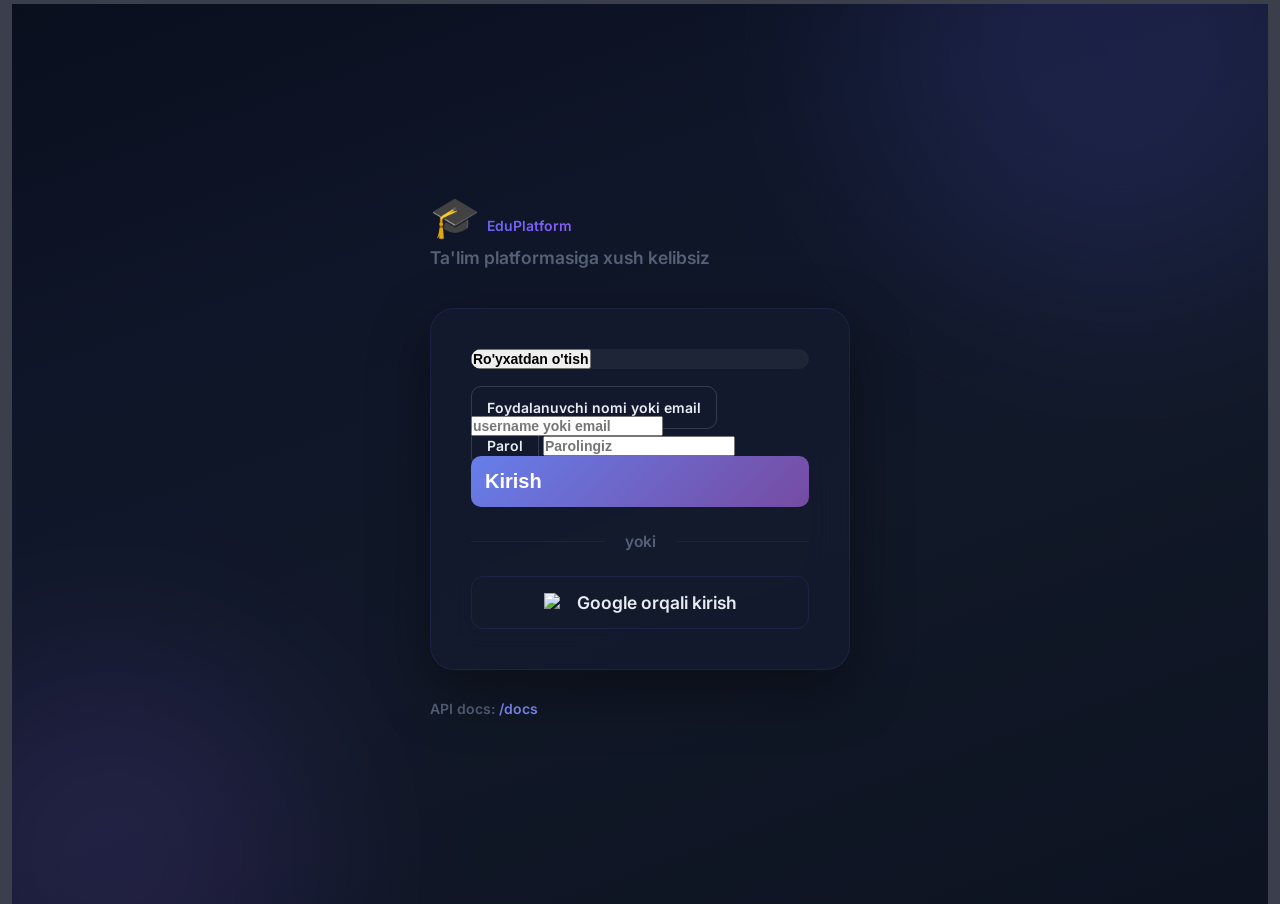
==== commit 8299bf9c: "updated" ====
--- a/static/index.html
+++ b/static/index.html
@@ -4,7 +4,6 @@
     <meta charset="UTF-8">
     <meta name="viewport" content="width=device-width, initial-scale=1.0">
     <title>EduPlatform — Kirish</title>
-    <link rel="icon" href="data:image/svg+xml,<svg xmlns='http://www.w3.org/2000/svg' viewBox='0 0 100 100'><text y='.9em' font-size='90'>🎓</text></svg>">
     <link rel="stylesheet" href="/static/css/variables.css">
     <link rel="stylesheet" href="/static/css/common.css">
     <link rel="stylesheet" href="/static/css/login.css">
@@ -15,10 +14,10 @@
             <!-- Logo -->
             <div class="login-logo">
                 <h1>🎓 <span>EduPlatform</span></h1>
-                <p>Ta'lim platformasi — bilim kuchdir</p>
+                <p>Ta'lim platformasiga xush kelibsiz</p>
             </div>
 
-            <!-- Login Card -->
+            <!-- Card -->
             <div class="login-card">
                 <!-- Tabs -->
                 <div class="tabs">
@@ -26,67 +25,62 @@
                     <button class="tab" onclick="showTab('register')">Ro'yxatdan o'tish</button>
                 </div>
 
-                <!-- Alert -->
-                <div id="alert-msg" class="alert"></div>
+                <!-- Message -->
+                <div id="msg" class="msg"></div>
 
-                <!-- ═══ LOGIN FORM ═══ -->
+                <!-- LOGIN FORM -->
                 <form id="login-form" onsubmit="handleLogin(event)">
                     <div class="form-group">
-                        <label class="form-label">Username yoki Email</label>
-                        <input type="text" id="login-username" class="form-input" placeholder="admin" required autocomplete="username">
+                        <label class="form-label">Foydalanuvchi nomi yoki email</label>
+                        <input class="form-input" type="text" id="login-username" placeholder="username yoki email" required>
                     </div>
                     <div class="form-group">
                         <label class="form-label">Parol</label>
-                        <input type="password" id="login-password" class="form-input" placeholder="••••••••" required autocomplete="current-password">
+                        <input class="form-input" type="password" id="login-password" placeholder="Parolingiz" required>
                     </div>
                     <button type="submit" class="btn btn-primary btn-block btn-lg" id="login-btn">Kirish</button>
                 </form>
 
-                <!-- ═══ REGISTER FORM ═══ -->
+                <!-- REGISTER FORM -->
                 <form id="register-form" class="hidden" onsubmit="handleRegister(event)">
                     <div class="form-group">
-                        <label class="form-label">Email</label>
-                        <input type="email" id="reg-email" class="form-input" placeholder="email@mail.com" required>
+                        <label class="form-label">To'liq ism</label>
+                        <input class="form-input" type="text" id="reg-fullname" placeholder="Ismingiz Familiyangiz">
                     </div>
                     <div class="form-group">
-                        <label class="form-label">Username</label>
-                        <input type="text" id="reg-username" class="form-input" placeholder="username" required minlength="3">
+                        <label class="form-label">Email</label>
+                        <input class="form-input" type="email" id="reg-email" placeholder="email@example.com" required>
                     </div>
                     <div class="form-group">
-                        <label class="form-label">To'liq ism</label>
-                        <input type="text" id="reg-fullname" class="form-input" placeholder="Ism Familiya">
+                        <label class="form-label">Foydalanuvchi nomi</label>
+                        <input class="form-input" type="text" id="reg-username" placeholder="username" required>
                     </div>
                     <div class="form-group">
                         <label class="form-label">Parol</label>
-                        <input type="password" id="reg-password" class="form-input" placeholder="Kamida 6 belgi" required minlength="6">
+                        <input class="form-input" type="password" id="reg-password" placeholder="Kamida 6 ta belgi" required minlength="6">
                     </div>
                     <div class="form-group">
                         <label class="form-label">Rol</label>
-                        <select id="reg-role" class="form-select">
-                            <option value="student">👨‍🎓 Student (Talaba)</option>
-                            <option value="teacher">👨‍🏫 Teacher (O'qituvchi)</option>
+                        <select class="form-select" id="reg-role">
+                            <option value="student">Talaba</option>
+                            <option value="teacher">O'qituvchi</option>
                         </select>
                     </div>
-                    <button type="submit" class="btn btn-primary btn-block btn-lg" id="reg-btn">Ro'yxatdan o'tish</button>
+                    <button type="submit" class="btn btn-primary btn-block btn-lg" id="register-btn">Ro'yxatdan o'tish</button>
                 </form>
 
                 <!-- Divider -->
                 <div class="divider">yoki</div>
 
-                <!-- Google OAuth -->
+                <!-- Google -->
                 <button class="btn-google" onclick="googleLogin()">
-                    <svg viewBox="0 0 24 24" width="20" height="20">
-                        <path fill="#4285F4" d="M22.56 12.25c0-.78-.07-1.53-.2-2.25H12v4.26h5.92a5.06 5.06 0 0 1-2.2 3.32v2.77h3.57c2.08-1.92 3.28-4.74 3.28-8.1z"/>
-                        <path fill="#34A853" d="M12 23c2.97 0 5.46-.98 7.28-2.66l-3.57-2.77c-.98.66-2.23 1.06-3.71 1.06-2.86 0-5.29-1.93-6.16-4.53H2.18v2.84C3.99 20.53 7.7 23 12 23z"/>
-                        <path fill="#FBBC05" d="M5.84 14.09c-.22-.66-.35-1.36-.35-2.09s.13-1.43.35-2.09V7.07H2.18C1.43 8.55 1 10.22 1 12s.43 3.45 1.18 4.93l2.85-2.22.81-.62z"/>
-                        <path fill="#EA4335" d="M12 5.38c1.62 0 3.06.56 4.21 1.64l3.15-3.15C17.45 2.09 14.97 1 12 1 7.7 1 3.99 3.47 2.18 7.07l3.66 2.84c.87-2.6 3.3-4.53 6.16-4.53z"/>
-                    </svg>
+                    <img src="https://www.gstatic.com/firebasejs/ui/2.0.0/images/auth/google.svg" alt="Google">
                     Google orqali kirish
                 </button>
             </div>
 
             <div class="login-footer">
-                EduPlatform v3.0 — © 2026
+                <p>API docs: <a href="/docs" target="_blank">/docs</a></p>
             </div>
         </div>
     </div>
--- a/static/css/variables.css
+++ b/static/css/variables.css
@@ -1,97 +1,103 @@
 /* ═══════════════════════════════════════════════════════════
    EduPlatform — Design System Variables
+   Dark Navy Professional Theme
    ═══════════════════════════════════════════════════════════ */
+@import url('https://fonts.googleapis.com/css2?family=Inter:wght@300;400;500;600;700;800;900&display=swap');
 
 :root {
-    /* ── Brand Colors ── */
+    /* ── Brand ── */
     --primary: #6366f1;
     --primary-light: #818cf8;
     --primary-dark: #4f46e5;
-    --primary-glow: rgba(99, 102, 241, 0.25);
-
+    --primary-glow: rgba(99, 102, 241, 0.15);
     --secondary: #8b5cf6;
     --secondary-light: #a78bfa;
-
     --accent: #f59e0b;
     --accent-light: #fbbf24;
 
-    /* ── Status Colors ── */
+    /* ── Status ── */
     --success: #10b981;
     --success-light: #34d399;
-    --success-bg: rgba(16, 185, 129, 0.12);
-
+    --success-bg: rgba(16, 185, 129, 0.1);
     --warning: #f59e0b;
     --warning-light: #fbbf24;
-    --warning-bg: rgba(245, 158, 11, 0.12);
-
+    --warning-bg: rgba(245, 158, 11, 0.1);
     --danger: #ef4444;
     --danger-light: #f87171;
-    --danger-bg: rgba(239, 68, 68, 0.12);
-
+    --danger-bg: rgba(239, 68, 68, 0.1);
     --info: #3b82f6;
     --info-light: #60a5fa;
-    --info-bg: rgba(59, 130, 246, 0.12);
+    --info-bg: rgba(59, 130, 246, 0.1);
 
-    /* ── Grade Colors ── */
+    /* ── Grades ── */
     --grade-distinction: #10b981;
     --grade-merit: #3b82f6;
     --grade-pass: #f59e0b;
     --grade-fail: #ef4444;
 
-    /* ── Neutrals ── */
+    /* ── Backgrounds ── */
+    --bg-body: #0a0f1e;
     --bg-primary: #0f172a;
-    --bg-secondary: #1e293b;
-    --bg-tertiary: #334155;
-    --bg-card: rgba(30, 41, 59, 0.8);
-    --bg-card-hover: rgba(51, 65, 85, 0.6);
-    --bg-input: rgba(15, 23, 42, 0.6);
+    --bg-secondary: #141c30;
+    --bg-card: rgba(20, 28, 48, 0.7);
+    --bg-card-solid: #141c30;
+    --bg-card-hover: rgba(30, 41, 64, 0.8);
+    --bg-input: rgba(15, 23, 42, 0.5);
+    --bg-elevated: rgba(25, 35, 60, 0.6);
 
-    --border: rgba(148, 163, 184, 0.12);
-    --border-light: rgba(148, 163, 184, 0.08);
+    /* ── Borders ── */
+    --border: rgba(99, 102, 241, 0.12);
+    --border-light: rgba(99, 102, 241, 0.06);
+    --border-hover: rgba(99, 102, 241, 0.25);
     --border-focus: rgba(99, 102, 241, 0.5);
 
-    --text-primary: #f1f5f9;
-    --text-secondary: #94a3b8;
-    --text-muted: #64748b;
+    /* ── Text ── */
+    --text-primary: #e8ecf4;
+    --text-secondary: #8b95a8;
+    --text-muted: #556178;
     --text-inverse: #0f172a;
+    --text-white: #ffffff;
 
     /* ── Gradients ── */
     --gradient-primary: linear-gradient(135deg, #6366f1, #8b5cf6);
     --gradient-accent: linear-gradient(135deg, #f59e0b, #ef4444);
-    --gradient-success: linear-gradient(135deg, #10b981, #3b82f6);
+    --gradient-success: linear-gradient(135deg, #10b981, #06b6d4);
+    --gradient-blue: linear-gradient(135deg, #3b82f6, #6366f1);
+    --gradient-admin: linear-gradient(135deg, #6366f1, #ec4899);
     --gradient-teacher: linear-gradient(135deg, #10b981, #06b6d4);
     --gradient-student: linear-gradient(135deg, #f59e0b, #ef4444);
-    --gradient-admin: linear-gradient(135deg, #6366f1, #ec4899);
-    --gradient-glass: linear-gradient(135deg, rgba(255,255,255,0.06), rgba(255,255,255,0.02));
+    --gradient-glass: linear-gradient(135deg, rgba(255,255,255,0.03), rgba(255,255,255,0.01));
+    --gradient-body: linear-gradient(160deg, #0a0f1e 0%, #0f1629 30%, #111827 60%, #0d1321 100%);
 
     /* ── Shadows ── */
-    --shadow-sm: 0 1px 3px rgba(0, 0, 0, 0.3);
-    --shadow-md: 0 4px 12px rgba(0, 0, 0, 0.3);
-    --shadow-lg: 0 8px 32px rgba(0, 0, 0, 0.4);
-    --shadow-xl: 0 16px 48px rgba(0, 0, 0, 0.5);
-    --shadow-glow: 0 0 30px rgba(99, 102, 241, 0.3);
-    --shadow-card: 0 4px 24px rgba(0, 0, 0, 0.2);
+    --shadow-sm: 0 1px 3px rgba(0, 0, 0, 0.2);
+    --shadow-md: 0 4px 16px rgba(0, 0, 0, 0.25);
+    --shadow-lg: 0 8px 32px rgba(0, 0, 0, 0.3);
+    --shadow-xl: 0 20px 60px rgba(0, 0, 0, 0.4);
+    --shadow-glow: 0 0 40px rgba(99, 102, 241, 0.15);
+    --shadow-card: 0 4px 24px rgba(0, 0, 0, 0.15), 0 0 0 1px rgba(99, 102, 241, 0.05);
 
     /* ── Typography ── */
     --font-family: 'Inter', -apple-system, BlinkMacSystemFont, 'Segoe UI', Roboto, sans-serif;
-    --font-mono: 'JetBrains Mono', 'Fira Code', 'Consolas', monospace;
+    --font-mono: 'JetBrains Mono', 'Fira Code', Consolas, monospace;
 
-    /* ── Spacing ── */
+    /* ── Radius ── */
     --radius-sm: 8px;
     --radius-md: 12px;
     --radius-lg: 16px;
-    --radius-xl: 24px;
+    --radius-xl: 20px;
+    --radius-2xl: 24px;
     --radius-full: 9999px;
 
     /* ── Transitions ── */
     --transition-fast: 0.15s ease;
-    --transition-base: 0.25s ease;
-    --transition-slow: 0.4s ease;
+    --transition-base: 0.25s cubic-bezier(0.4, 0, 0.2, 1);
+    --transition-slow: 0.4s cubic-bezier(0.4, 0, 0.2, 1);
 
     /* ── Z-index ── */
+    --z-navbar: 50;
     --z-dropdown: 100;
     --z-modal-backdrop: 200;
     --z-modal: 300;
     --z-toast: 400;
-    --z-tooltip: 500;
 }
--- a/static/css/common.css
+++ b/static/css/common.css
@@ -1,684 +1,1379 @@
-/* ═══════════════════════════════════════════════════════════/* ===== COMMON STYLES — EduPlatform ===== */
-
-   EduPlatform — Common Styles (Reset + Shared Components)* {
+/* ═══════════════════════════════════════════════════════════/* ═══════════════════════════════════════════════════════════/* ===== COMMON STYLES — EduPlatform ===== */
+
+   EduPlatform — Common Styles
+
+   Professional Dark Navy Theme   EduPlatform — Common Styles (Reset + Shared Components)* {
+
+   ═══════════════════════════════════════════════════════════ */
 
    ═══════════════════════════════════════════════════════════ */    margin: 0;
 
-    padding: 0;
-
-@import url('https://fonts.googleapis.com/css2?family=Inter:wght@300;400;500;600;700;800;900&display=swap');    box-sizing: border-box;
-
-}
-
 /* ── Reset ── */
 
-*, *::before, *::after { margin: 0; padding: 0; box-sizing: border-box; }body {
-
-    font-family: 'Segoe UI', system-ui, -apple-system, sans-serif;
-
-html { scroll-behavior: smooth; -webkit-font-smoothing: antialiased; }    background: #0f0e17;
+*, *::before, *::after {    padding: 0;
+
+    margin: 0;
+
+    padding: 0;@import url('https://fonts.googleapis.com/css2?family=Inter:wght@300;400;500;600;700;800;900&display=swap');    box-sizing: border-box;
+
+    box-sizing: border-box;
+
+}}
+
+
+
+html {/* ── Reset ── */
+
+    scroll-behavior: smooth;
+
+    -webkit-font-smoothing: antialiased;*, *::before, *::after { margin: 0; padding: 0; box-sizing: border-box; }body {
+
+    -moz-osx-font-smoothing: grayscale;
+
+}    font-family: 'Segoe UI', system-ui, -apple-system, sans-serif;
+
+
+
+body {html { scroll-behavior: smooth; -webkit-font-smoothing: antialiased; }    background: #0f0e17;
+
+    font-family: var(--font-family);
+
+    background: var(--bg-body);    color: #fff;
+
+    color: var(--text-primary);
+
+    min-height: 100vh;body {    min-height: 100vh;
+
+    line-height: 1.6;
+
+    overflow-x: hidden;    font-family: var(--font-family);}
+
+}
+
+    background: var(--bg-primary);
+
+::-webkit-scrollbar { width: 6px; height: 6px; }
+
+::-webkit-scrollbar-track { background: transparent; }    color: var(--text-primary);/* ===== NAVBAR ===== */
+
+::-webkit-scrollbar-thumb { background: var(--bg-elevated); border-radius: 10px; }
+
+    min-height: 100vh;.navbar {
+
+a { color: var(--primary-light); text-decoration: none; transition: color var(--transition-fast); }
+
+a:hover { color: var(--primary); }    line-height: 1.6;    display: flex;
+
+img { max-width: 100%; display: block; }
+
+    overflow-x: hidden;    align-items: center;
+
+
+
+/* ═══════ NAVBAR ═══════ */}    justify-content: space-between;
+
+.navbar {
+
+    position: sticky;    padding: 15px 30px;
+
+    top: 0;
+
+    z-index: var(--z-navbar);::-webkit-scrollbar { width: 6px; height: 6px; }    background: rgba(255, 255, 255, 0.04);
+
+    display: flex;
+
+    align-items: center;::-webkit-scrollbar-track { background: transparent; }    border-bottom: 1px solid rgba(255, 255, 255, 0.08);
+
+    justify-content: space-between;
+
+    padding: 0 2rem;::-webkit-scrollbar-thumb { background: var(--bg-tertiary); border-radius: 10px; }}
+
+    height: 64px;
+
+    background: rgba(10, 15, 30, 0.8);
+
+    backdrop-filter: blur(24px);
+
+    -webkit-backdrop-filter: blur(24px);a { color: var(--primary-light); text-decoration: none; transition: color 0.2s; }.navbar .brand {
+
+    border-bottom: 1px solid var(--border);
+
+}a:hover { color: var(--primary); }    font-size: 20px;
+
+
+
+.navbar-brand {img { max-width: 100%; display: block; }    font-weight: 700;
+
+    display: flex;
+
+    align-items: center;    background: linear-gradient(135deg, #667eea, #764ba2);
+
+    gap: 0.6rem;
+
+    font-size: 1.25rem;/* ═══════ NAVBAR ═══════ */    -webkit-background-clip: text;
+
+    font-weight: 800;
+
+    text-decoration: none;.navbar {    -webkit-text-fill-color: transparent;
+
+    color: var(--text-primary);
+
+}    position: sticky; top: 0; z-index: 50;    text-decoration: none;
+
+
+
+.navbar-brand span {    display: flex; align-items: center; justify-content: space-between;}
+
+    background: var(--gradient-primary);
+
+    -webkit-background-clip: text;    padding: 0 2rem; height: 64px;
+
+    -webkit-text-fill-color: transparent;
+
+    background-clip: text;    background: rgba(15, 23, 42, 0.85);.navbar .user-info {
+
+}
+
+    backdrop-filter: blur(20px);    display: flex;
+
+.navbar-right {
+
+    display: flex;    border-bottom: 1px solid var(--border);    align-items: center;
+
+    align-items: center;
+
+    gap: 1rem;}    gap: 15px;
+
+}
+
+.navbar-brand {}
+
+.navbar-user {
+
+    display: flex;    display: flex; align-items: center; gap: 0.6rem;
+
+    align-items: center;
+
+    gap: 0.75rem;    font-size: 1.3rem; font-weight: 800; text-decoration: none; color: var(--text-primary);.navbar .role-badge {
+
+}
+
+}    padding: 4px 12px;
+
+.navbar-avatar {
+
+    width: 36px;.navbar-brand span {    border-radius: 20px;
+
+    height: 36px;
+
+    border-radius: var(--radius-full);    background: var(--gradient-primary);    font-size: 12px;
+
+    background: var(--gradient-primary);
+
+    display: flex;    -webkit-background-clip: text; -webkit-text-fill-color: transparent; background-clip: text;    font-weight: 600;
+
+    align-items: center;
+
+    justify-content: center;}    color: #fff;
+
+    font-weight: 700;
+
+    font-size: 0.8rem;.navbar-right { display: flex; align-items: center; gap: 1rem; }}
 
     color: #fff;
 
-body {    min-height: 100vh;
-
-    font-family: var(--font-family);}
-
-    background: var(--bg-primary);
-
-    color: var(--text-primary);/* ===== NAVBAR ===== */
-
-    min-height: 100vh;.navbar {
-
-    line-height: 1.6;    display: flex;
-
-    overflow-x: hidden;    align-items: center;
-
-}    justify-content: space-between;
-
-    padding: 15px 30px;
-
-::-webkit-scrollbar { width: 6px; height: 6px; }    background: rgba(255, 255, 255, 0.04);
-
-::-webkit-scrollbar-track { background: transparent; }    border-bottom: 1px solid rgba(255, 255, 255, 0.08);
-
-::-webkit-scrollbar-thumb { background: var(--bg-tertiary); border-radius: 10px; }}
-
-
-
-a { color: var(--primary-light); text-decoration: none; transition: color 0.2s; }.navbar .brand {
-
-a:hover { color: var(--primary); }    font-size: 20px;
-
-img { max-width: 100%; display: block; }    font-weight: 700;
-
-    background: linear-gradient(135deg, #667eea, #764ba2);
-
-/* ═══════ NAVBAR ═══════ */    -webkit-background-clip: text;
-
-.navbar {    -webkit-text-fill-color: transparent;
-
-    position: sticky; top: 0; z-index: 50;    text-decoration: none;
-
-    display: flex; align-items: center; justify-content: space-between;}
-
-    padding: 0 2rem; height: 64px;
-
-    background: rgba(15, 23, 42, 0.85);.navbar .user-info {
-
-    backdrop-filter: blur(20px);    display: flex;
-
-    border-bottom: 1px solid var(--border);    align-items: center;
-
-}    gap: 15px;
-
-.navbar-brand {}
-
-    display: flex; align-items: center; gap: 0.6rem;
-
-    font-size: 1.3rem; font-weight: 800; text-decoration: none; color: var(--text-primary);.navbar .role-badge {
-
-}    padding: 4px 12px;
-
-.navbar-brand span {    border-radius: 20px;
-
-    background: var(--gradient-primary);    font-size: 12px;
-
-    -webkit-background-clip: text; -webkit-text-fill-color: transparent; background-clip: text;    font-weight: 600;
-
-}    color: #fff;
-
-.navbar-right { display: flex; align-items: center; gap: 1rem; }}
-
-.navbar-user  { display: flex; align-items: center; gap: 0.75rem; }
-
-.navbar-avatar {.navbar .logout-btn {
-
-    width: 36px; height: 36px; border-radius: 9999px;    padding: 8px 16px;
-
-    background: var(--gradient-primary);    border: 1px solid rgba(255, 255, 255, 0.2);
-
-    display: flex; align-items: center; justify-content: center;    border-radius: 8px;
-
-    font-weight: 700; font-size: 0.85rem; color: #fff; overflow: hidden;    background: transparent;
-
-}    color: #fff;
-
-.navbar-avatar img { width: 100%; height: 100%; object-fit: cover; }    cursor: pointer;
-
-.navbar-username { font-weight: 600; font-size: 0.9rem; }    font-size: 13px;
-
-    transition: background 0.2s;
+}.navbar-user  { display: flex; align-items: center; gap: 0.75rem; }
+
+
+
+.navbar-username {.navbar-avatar {.navbar .logout-btn {
+
+    font-weight: 600;
+
+    font-size: 0.9rem;    width: 36px; height: 36px; border-radius: 9999px;    padding: 8px 16px;
+
+    color: var(--text-primary);
+
+}    background: var(--gradient-primary);    border: 1px solid rgba(255, 255, 255, 0.2);
+
+
+
+/* ── Role Badges ── */    display: flex; align-items: center; justify-content: center;    border-radius: 8px;
+
+.role-badge {
+
+    display: inline-flex;    font-weight: 700; font-size: 0.85rem; color: #fff; overflow: hidden;    background: transparent;
+
+    align-items: center;
+
+    gap: 4px;}    color: #fff;
+
+    padding: 4px 12px;
+
+    border-radius: var(--radius-full);.navbar-avatar img { width: 100%; height: 100%; object-fit: cover; }    cursor: pointer;
+
+    font-size: 0.65rem;
+
+    font-weight: 700;.navbar-username { font-weight: 600; font-size: 0.9rem; }    font-size: 13px;
+
+    letter-spacing: 0.8px;
+
+    text-transform: uppercase;    transition: background 0.2s;
+
+}
 
 /* ═══════ ROLE BADGES ═══════ */}
 
-.role-badge {
+.role-badge-admin { background: var(--gradient-admin); color: #fff; }
+
+.role-badge-teacher { background: var(--gradient-teacher); color: #fff; }.role-badge {
+
+.role-badge-student { background: var(--gradient-student); color: #fff; }
 
     display: inline-flex; align-items: center; gap: 4px;.navbar .logout-btn:hover {
 
-    padding: 4px 12px; border-radius: 9999px;    background: rgba(255, 255, 255, 0.1);
-
-    font-size: 0.7rem; font-weight: 700; letter-spacing: 0.5px; text-transform: uppercase;}
-
-}
-
-.role-badge-admin   { background: var(--gradient-admin); color: #fff; }/* ===== CONTENT ===== */
-
-.role-badge-teacher { background: var(--gradient-teacher); color: #fff; }.content {
-
-.role-badge-student { background: var(--gradient-student); color: #fff; }    max-width: 1200px;
-
-    margin: 30px auto;
-
-/* ═══════ BUTTONS ═══════ */    padding: 0 20px;
-
-.btn {}
+.btn-logout {
+
+    padding: 0.4rem 1rem;    padding: 4px 12px; border-radius: 9999px;    background: rgba(255, 255, 255, 0.1);
+
+    border: 1px solid var(--border);
+
+    border-radius: var(--radius-sm);    font-size: 0.7rem; font-weight: 700; letter-spacing: 0.5px; text-transform: uppercase;}
+
+    background: transparent;
+
+    color: var(--text-secondary);}
+
+    font-family: var(--font-family);
+
+    font-size: 0.8rem;.role-badge-admin   { background: var(--gradient-admin); color: #fff; }/* ===== CONTENT ===== */
+
+    font-weight: 500;
+
+    cursor: pointer;.role-badge-teacher { background: var(--gradient-teacher); color: #fff; }.content {
+
+    transition: all var(--transition-fast);
+
+}.role-badge-student { background: var(--gradient-student); color: #fff; }    max-width: 1200px;
+
+
+
+.btn-logout:hover {    margin: 30px auto;
+
+    background: rgba(239, 68, 68, 0.1);
+
+    border-color: rgba(239, 68, 68, 0.3);/* ═══════ BUTTONS ═══════ */    padding: 0 20px;
+
+    color: var(--danger-light);
+
+}.btn {}
+
+
 
     display: inline-flex; align-items: center; justify-content: center; gap: 0.5rem;
 
-    padding: 0.65rem 1.5rem; border: none; border-radius: 12px;h2 {
-
-    font-family: var(--font-family); font-weight: 600; font-size: 0.9rem;    font-size: 26px;
-
-    cursor: pointer; transition: all 0.25s; text-decoration: none; white-space: nowrap;    margin-bottom: 25px;
-
-}    font-weight: 700;
-
-.btn:active { transform: scale(0.97); }}
-
-.btn-primary { background: var(--gradient-primary); color: #fff; box-shadow: 0 2px 8px rgba(99,102,241,0.3); }
-
-.btn-primary:hover { box-shadow: var(--shadow-glow); transform: translateY(-1px); }/* ===== STATS GRID ===== */
-
-.btn-secondary { background: var(--bg-card); color: var(--text-primary); border: 1px solid var(--border); }.stats {
-
-.btn-secondary:hover { background: var(--bg-card-hover); }    display: grid;
-
-.btn-danger { background: var(--danger); color: #fff; }    grid-template-columns: repeat(auto-fit, minmax(200px, 1fr));
-
-.btn-ghost  { background: transparent; color: var(--text-secondary); border: 1px solid var(--border); }    gap: 20px;
+/* ═══════ LAYOUT ═══════ */
+
+.container {    padding: 0.65rem 1.5rem; border: none; border-radius: 12px;h2 {
+
+    max-width: 1280px;
+
+    margin: 0 auto;    font-family: var(--font-family); font-weight: 600; font-size: 0.9rem;    font-size: 26px;
+
+    padding: 0 2rem;
+
+}    cursor: pointer; transition: all 0.25s; text-decoration: none; white-space: nowrap;    margin-bottom: 25px;
+
+
+
+.page-content {}    font-weight: 700;
+
+    padding: 2.5rem 0;
+
+}.btn:active { transform: scale(0.97); }}
+
+
+
+.page-header {.btn-primary { background: var(--gradient-primary); color: #fff; box-shadow: 0 2px 8px rgba(99,102,241,0.3); }
+
+    margin-bottom: 2rem;
+
+}.btn-primary:hover { box-shadow: var(--shadow-glow); transform: translateY(-1px); }/* ===== STATS GRID ===== */
+
+
+
+.page-title {.btn-secondary { background: var(--bg-card); color: var(--text-primary); border: 1px solid var(--border); }.stats {
+
+    font-size: 1.5rem;
+
+    font-weight: 800;.btn-secondary:hover { background: var(--bg-card-hover); }    display: grid;
+
+    color: var(--text-primary);
+
+    display: flex;.btn-danger { background: var(--danger); color: #fff; }    grid-template-columns: repeat(auto-fit, minmax(200px, 1fr));
+
+    align-items: center;
+
+    gap: 0.5rem;.btn-ghost  { background: transparent; color: var(--text-secondary); border: 1px solid var(--border); }    gap: 20px;
+
+}
 
 .btn-ghost:hover { color: var(--text-primary); background: rgba(255,255,255,0.04); }    margin-bottom: 30px;
 
-.btn-sm  { padding: 0.4rem 1rem; font-size: 0.8rem; border-radius: 8px; }}
-
-.btn-lg  { padding: 0.85rem 2rem; font-size: 1rem; border-radius: 16px; }
+.page-subtitle {
+
+    color: var(--text-muted);.btn-sm  { padding: 0.4rem 1rem; font-size: 0.8rem; border-radius: 8px; }}
+
+    font-size: 0.9rem;
+
+    margin-top: 0.25rem;.btn-lg  { padding: 0.85rem 2rem; font-size: 1rem; border-radius: 16px; }
+
+}
 
 .btn-block { width: 100%; }.stat-card {
 
-.btn:disabled { opacity: 0.5; cursor: not-allowed; transform: none !important; }    background: rgba(255, 255, 255, 0.05);
-
-    border: 1px solid rgba(255, 255, 255, 0.08);
-
-/* ═══════ STAT GRID ═══════ */    border-radius: 14px;
-
-.stat-grid { display: grid; grid-template-columns: repeat(auto-fit, minmax(200px,1fr)); gap: 1rem; }    padding: 25px;
-
-.stat-card {}
-
-    background: var(--bg-card); border: 1px solid var(--border); border-radius: 16px;
-
-    padding: 1.5rem; transition: all 0.25s; position: relative; overflow: hidden;.stat-card .label {
-
-}    font-size: 13px;
-
-.stat-card::before {    color: #888;
+
+
+/* ═══════ BUTTONS ═══════ */.btn:disabled { opacity: 0.5; cursor: not-allowed; transform: none !important; }    background: rgba(255, 255, 255, 0.05);
+
+.btn {
+
+    display: inline-flex;    border: 1px solid rgba(255, 255, 255, 0.08);
+
+    align-items: center;
+
+    justify-content: center;/* ═══════ STAT GRID ═══════ */    border-radius: 14px;
+
+    gap: 0.5rem;
+
+    padding: 0.65rem 1.5rem;.stat-grid { display: grid; grid-template-columns: repeat(auto-fit, minmax(200px,1fr)); gap: 1rem; }    padding: 25px;
+
+    border: none;
+
+    border-radius: var(--radius-md);.stat-card {}
+
+    font-family: var(--font-family);
+
+    font-weight: 600;    background: var(--bg-card); border: 1px solid var(--border); border-radius: 16px;
+
+    font-size: 0.875rem;
+
+    cursor: pointer;    padding: 1.5rem; transition: all 0.25s; position: relative; overflow: hidden;.stat-card .label {
+
+    transition: all var(--transition-base);
+
+    text-decoration: none;}    font-size: 13px;
+
+    white-space: nowrap;
+
+    line-height: 1.4;.stat-card::before {    color: #888;
+
+}
 
     content:''; position: absolute; top:0; left:0; right:0; height: 3px;    margin-bottom: 8px;
 
-    background: var(--gradient-primary); opacity: 0; transition: opacity 0.25s;}
-
-}
-
-.stat-card:hover::before { opacity: 1; }.stat-card .value {
-
-.stat-card:hover { border-color: rgba(148,163,184,0.2); transform: translateY(-2px); box-shadow: var(--shadow-card); }    font-size: 32px;
-
-.stat-label { font-size: 0.8rem; color: var(--text-muted); font-weight: 500; text-transform: uppercase; letter-spacing: 0.5px; margin-bottom: 0.5rem; }    font-weight: 700;
-
-.stat-value { font-size: 2rem; font-weight: 800; background: var(--gradient-primary); -webkit-background-clip: text; -webkit-text-fill-color: transparent; background-clip: text; line-height: 1.2; }}
-
-.stat-sub   { font-size: 0.75rem; color: var(--text-muted); margin-top: 0.25rem; }
-
-.stat-icon  { position: absolute; top: 1rem; right: 1rem; font-size: 1.5rem; opacity: 0.3; }.stat-card .sub {
-
-    font-size: 12px;
+.btn:active { transform: scale(0.97); }
+
+.btn:disabled { opacity: 0.5; cursor: not-allowed; transform: none !important; }    background: var(--gradient-primary); opacity: 0; transition: opacity 0.25s;}
+
+
+
+.btn-primary {}
+
+    background: var(--gradient-primary);
+
+    color: #fff;.stat-card:hover::before { opacity: 1; }.stat-card .value {
+
+    box-shadow: 0 2px 12px rgba(99, 102, 241, 0.25);
+
+}.stat-card:hover { border-color: rgba(148,163,184,0.2); transform: translateY(-2px); box-shadow: var(--shadow-card); }    font-size: 32px;
+
+.btn-primary:hover {
+
+    box-shadow: 0 4px 20px rgba(99, 102, 241, 0.35);.stat-label { font-size: 0.8rem; color: var(--text-muted); font-weight: 500; text-transform: uppercase; letter-spacing: 0.5px; margin-bottom: 0.5rem; }    font-weight: 700;
+
+    transform: translateY(-1px);
+
+}.stat-value { font-size: 2rem; font-weight: 800; background: var(--gradient-primary); -webkit-background-clip: text; -webkit-text-fill-color: transparent; background-clip: text; line-height: 1.2; }}
+
+
+
+.btn-secondary {.stat-sub   { font-size: 0.75rem; color: var(--text-muted); margin-top: 0.25rem; }
+
+    background: var(--bg-card);
+
+    color: var(--text-primary);.stat-icon  { position: absolute; top: 1rem; right: 1rem; font-size: 1.5rem; opacity: 0.3; }.stat-card .sub {
+
+    border: 1px solid var(--border);
+
+}    font-size: 12px;
+
+.btn-secondary:hover { background: var(--bg-card-hover); border-color: var(--border-hover); }
 
 /* ═══════ SECTION / CARDS ═══════ */    color: #666;
 
-.section {    margin-top: 5px;
-
-    background: var(--bg-card); border: 1px solid var(--border);}
-
-    border-radius: 16px; padding: 1.5rem; margin-bottom: 1.5rem;
-
-}/* ===== SECTIONS ===== */
-
-.section-header { display: flex; align-items: center; justify-content: space-between; margin-bottom: 1.25rem; }.section {
+.btn-ghost {
+
+    background: transparent;.section {    margin-top: 5px;
+
+    color: var(--text-secondary);
+
+    border: 1px solid var(--border);    background: var(--bg-card); border: 1px solid var(--border);}
+
+}
+
+.btn-ghost:hover { color: var(--text-primary); border-color: var(--border-hover); background: rgba(99, 102, 241, 0.05); }    border-radius: 16px; padding: 1.5rem; margin-bottom: 1.5rem;
+
+
+
+.btn-danger { background: var(--danger); color: #fff; }}/* ===== SECTIONS ===== */
+
+.btn-sm { padding: 0.4rem 1rem; font-size: 0.8rem; border-radius: var(--radius-sm); }
+
+.btn-lg { padding: 0.85rem 2rem; font-size: 1rem; border-radius: var(--radius-lg); }.section-header { display: flex; align-items: center; justify-content: space-between; margin-bottom: 1.25rem; }.section {
+
+.btn-block { width: 100%; }
 
 .section-title  { font-size: 1.1rem; font-weight: 700; display: flex; align-items: center; gap: 0.5rem; }    background: rgba(255, 255, 255, 0.04);
 
-    border: 1px solid rgba(255, 255, 255, 0.08);
-
-.card { background: var(--bg-card); border: 1px solid var(--border); border-radius: 16px; padding: 1.5rem; transition: all 0.25s; }    border-radius: 14px;
-
-.card:hover { border-color: rgba(148,163,184,0.2); }    padding: 25px;
+
+
+/* ═══════ STAT CARDS ═══════ */    border: 1px solid rgba(255, 255, 255, 0.08);
+
+.stat-grid {
+
+    display: grid;.card { background: var(--bg-card); border: 1px solid var(--border); border-radius: 16px; padding: 1.5rem; transition: all 0.25s; }    border-radius: 14px;
+
+    grid-template-columns: repeat(auto-fit, minmax(220px, 1fr));
+
+    gap: 1rem;.card:hover { border-color: rgba(148,163,184,0.2); }    padding: 25px;
+
+}
 
     margin-bottom: 25px;
 
-/* ═══════ FORMS ═══════ */}
-
-.form-group { margin-bottom: 1.25rem; }
-
-.form-label { display: block; font-size: 0.85rem; font-weight: 600; color: var(--text-secondary); margin-bottom: 0.4rem; }.section h3 {
-
-.form-input, .form-select, .form-textarea {    font-size: 18px;
-
-    width: 100%; padding: 0.7rem 1rem;    margin-bottom: 15px;
-
-    background: var(--bg-input); border: 1px solid var(--border); border-radius: 12px;    color: #ccc;
-
-    color: var(--text-primary); font-family: var(--font-family); font-size: 0.9rem;}
-
-    transition: all 0.15s; outline: none;
-
-}/* ===== QUICK ACTIONS ===== */
-
-.form-input::placeholder, .form-textarea::placeholder { color: var(--text-muted); }.quick-actions {
-
-.form-input:focus, .form-select:focus, .form-textarea:focus {    display: grid;
-
-    border-color: rgba(99,102,241,0.5); box-shadow: 0 0 0 3px rgba(99,102,241,0.25);    grid-template-columns: repeat(auto-fit, minmax(200px, 1fr));
-
-}    gap: 12px;
-
-.form-select {}
-
-    appearance: none;
-
-    background-image: url("data:image/svg+xml,%3csvg xmlns='http://www.w3.org/2000/svg' fill='none' viewBox='0 0 20 20'%3e%3cpath stroke='%2394a3b8' stroke-linecap='round' stroke-linejoin='round' stroke-width='1.5' d='M6 8l4 4 4-4'/%3e%3c/svg%3e");.action-btn {
-
-    background-position: right 0.75rem center; background-repeat: no-repeat; background-size: 1.2em; padding-right: 2.5rem;    padding: 15px 20px;
-
-}    border: 1px solid rgba(255, 255, 255, 0.1);
-
-.form-select option { background: var(--bg-secondary); color: var(--text-primary); }    border-radius: 10px;
+.stat-card {
+
+    background: var(--bg-card);/* ═══════ FORMS ═══════ */}
+
+    border: 1px solid var(--border);
+
+    border-radius: var(--radius-xl);.form-group { margin-bottom: 1.25rem; }
+
+    padding: 1.5rem;
+
+    transition: all var(--transition-base);.form-label { display: block; font-size: 0.85rem; font-weight: 600; color: var(--text-secondary); margin-bottom: 0.4rem; }.section h3 {
+
+    position: relative;
+
+    overflow: hidden;.form-input, .form-select, .form-textarea {    font-size: 18px;
+
+    backdrop-filter: blur(10px);
+
+}    width: 100%; padding: 0.7rem 1rem;    margin-bottom: 15px;
+
+
+
+.stat-card::after {    background: var(--bg-input); border: 1px solid var(--border); border-radius: 12px;    color: #ccc;
+
+    content: '';
+
+    position: absolute;    color: var(--text-primary); font-family: var(--font-family); font-size: 0.9rem;}
+
+    top: 0;
+
+    left: 0;    transition: all 0.15s; outline: none;
+
+    right: 0;
+
+    height: 2px;}/* ===== QUICK ACTIONS ===== */
+
+    background: var(--gradient-primary);
+
+    opacity: 0;.form-input::placeholder, .form-textarea::placeholder { color: var(--text-muted); }.quick-actions {
+
+    transition: opacity var(--transition-base);
+
+}.form-input:focus, .form-select:focus, .form-textarea:focus {    display: grid;
+
+
+
+.stat-card:hover {    border-color: rgba(99,102,241,0.5); box-shadow: 0 0 0 3px rgba(99,102,241,0.25);    grid-template-columns: repeat(auto-fit, minmax(200px, 1fr));
+
+    border-color: var(--border-hover);
+
+    transform: translateY(-3px);}    gap: 12px;
+
+    box-shadow: var(--shadow-card);
+
+}.form-select {}
+
+
+
+.stat-card:hover::after { opacity: 1; }    appearance: none;
+
+
+
+.stat-label {    background-image: url("data:image/svg+xml,%3csvg xmlns='http://www.w3.org/2000/svg' fill='none' viewBox='0 0 20 20'%3e%3cpath stroke='%2394a3b8' stroke-linecap='round' stroke-linejoin='round' stroke-width='1.5' d='M6 8l4 4 4-4'/%3e%3c/svg%3e");.action-btn {
+
+    font-size: 0.75rem;
+
+    color: var(--text-muted);    background-position: right 0.75rem center; background-repeat: no-repeat; background-size: 1.2em; padding-right: 2.5rem;    padding: 15px 20px;
+
+    font-weight: 500;
+
+    text-transform: uppercase;}    border: 1px solid rgba(255, 255, 255, 0.1);
+
+    letter-spacing: 0.8px;
+
+    margin-bottom: 0.75rem;.form-select option { background: var(--bg-secondary); color: var(--text-primary); }    border-radius: 10px;
+
+}
 
 .form-textarea { min-height: 100px; resize: vertical; }    background: rgba(255, 255, 255, 0.04);
 
+.stat-value {
+
+    font-size: 2rem;    color: #fff;
+
+    font-weight: 800;
+
+    color: var(--primary-light);/* ═══════ TABLE ═══════ */    cursor: pointer;
+
+    line-height: 1.1;
+
+}.table-container { overflow-x: auto; border-radius: 12px; }    font-size: 14px;
+
+
+
+.stat-icon {table { width: 100%; border-collapse: collapse; }    transition: all 0.2s;
+
+    position: absolute;
+
+    top: 1.25rem;thead th {    text-align: left;
+
+    right: 1.25rem;
+
+    font-size: 1.6rem;    text-align: left; padding: 0.75rem 1rem; font-size: 0.75rem; font-weight: 600;}
+
+    opacity: 0.4;
+
+}    color: var(--text-muted); text-transform: uppercase; letter-spacing: 0.5px;
+
+
+
+.stat-sub {    border-bottom: 1px solid var(--border); white-space: nowrap;.action-btn .icon {
+
+    font-size: 0.75rem;
+
+    color: var(--text-muted);}    font-size: 24px;
+
+    margin-top: 0.3rem;
+
+}tbody td { padding: 0.85rem 1rem; font-size: 0.88rem; border-bottom: 1px solid var(--border-light); color: var(--text-secondary); }    margin-bottom: 8px;
+
+
+
+tbody tr { transition: background 0.15s; }}
+
+/* ═══════ SECTIONS / CARDS ═══════ */
+
+.section {tbody tr:hover { background: rgba(255,255,255,0.03); }
+
+    background: var(--bg-card);
+
+    border: 1px solid var(--border);tbody tr:last-child td { border-bottom: none; }.action-btn .name {
+
+    border-radius: var(--radius-xl);
+
+    padding: 1.75rem;    font-weight: 600;
+
+    margin-bottom: 1.5rem;
+
+    backdrop-filter: blur(10px);/* ═══════ GRADE BADGES ═══════ */}
+
+}
+
+.grade-badge { display: inline-flex; align-items: center; padding: 3px 10px; border-radius: 9999px; font-size: 0.75rem; font-weight: 700; }
+
+.section-header {
+
+    display: flex;.grade-DISTINCTION { background: rgba(16,185,129,0.15); color: #10b981; }.action-btn .desc {
+
+    align-items: center;
+
+    justify-content: space-between;.grade-MERIT       { background: rgba(59,130,246,0.15); color: #3b82f6; }    font-size: 12px;
+
+    margin-bottom: 1.5rem;
+
+}.grade-PASS        { background: rgba(245,158,11,0.15); color: #f59e0b; }    color: #888;
+
+
+
+.section-title {.grade-FAIL        { background: rgba(239,68,68,0.15);  color: #ef4444; }    margin-top: 3px;
+
+    font-size: 1.05rem;
+
+    font-weight: 700;.grade-PENDING     { background: rgba(148,163,184,0.15); color: var(--text-muted); }}
+
+    display: flex;
+
+    align-items: center;
+
+    gap: 0.5rem;
+
+    color: var(--text-primary);/* ═══════ STATUS BADGES ═══════ *//* ===== TABLE ===== */
+
+}
+
+.status-badge { display: inline-flex; align-items: center; gap: 4px; padding: 3px 10px; border-radius: 9999px; font-size: 0.75rem; font-weight: 600; }table {
+
+
+
+/* ═══════ ACTIONS GRID ═══════ */.status-active  { background: rgba(16,185,129,0.12); color: #10b981; }    width: 100%;
+
+.actions-grid {
+
+    display: grid;.status-pending { background: rgba(245,158,11,0.12); color: #f59e0b; }    border-collapse: collapse;
+
+    grid-template-columns: repeat(auto-fit, minmax(200px, 1fr));
+
+    gap: 0.75rem;.status-failed  { background: rgba(239,68,68,0.12);  color: #ef4444; }}
+
+}
+
+
+
+.action-card {
+
+    padding: 1.25rem;/* ═══════ ACTIONS GRID ═══════ */th {
+
+    border: 1px solid var(--border);
+
+    border-radius: var(--radius-lg);.actions-grid { display: grid; grid-template-columns: repeat(auto-fit, minmax(220px,1fr)); gap: 1rem; }    text-align: left;
+
+    background: var(--bg-elevated);
+
+    cursor: pointer;.action-card {    padding: 10px 12px;
+
+    transition: all var(--transition-base);
+
+    text-align: left;    padding: 1.25rem; border: 1px solid var(--border); border-radius: 12px;    font-size: 12px;
+
+    color: var(--text-primary);
+
+    font-family: var(--font-family);    background: linear-gradient(135deg, rgba(255,255,255,0.06), rgba(255,255,255,0.02));    color: #888;
+
+}
+
+    cursor: pointer; transition: all 0.25s; text-align: left; color: var(--text-primary); font-family: var(--font-family);    text-transform: uppercase;
+
+.action-card:hover {
+
+    border-color: var(--border-hover);}    border-bottom: 1px solid rgba(255, 255, 255, 0.08);
+
+    background: rgba(99, 102, 241, 0.06);
+
+    transform: translateY(-2px);.action-card:hover { border-color: var(--primary); background: rgba(99,102,241,0.08); transform: translateY(-2px); box-shadow: var(--shadow-card); }}
+
+    box-shadow: var(--shadow-card);
+
+}.action-icon { font-size: 1.8rem; margin-bottom: 0.75rem; }
+
+
+
+.action-icon { font-size: 1.6rem; margin-bottom: 0.6rem; }.action-name { font-weight: 700; font-size: 0.95rem; margin-bottom: 0.25rem; }td {
+
+.action-name { font-weight: 700; font-size: 0.9rem; margin-bottom: 0.2rem; }
+
+.action-desc { font-size: 0.78rem; color: var(--text-muted); }.action-desc { font-size: 0.8rem; color: var(--text-muted); }    padding: 12px;
+
+
+
+    font-size: 14px;
+
+/* ═══════ FORMS ═══════ */
+
+.form-group { margin-bottom: 1.25rem; }/* ═══════ ALERT ═══════ */    border-bottom: 1px solid rgba(255, 255, 255, 0.04);
+
+
+
+.form-label {.alert { padding: 0.85rem 1.25rem; border-radius: 12px; font-size: 0.88rem; font-weight: 500; display: none; align-items: center; gap: 0.5rem; margin-bottom: 1rem; animation: slideDown 0.3s ease; }}
+
+    display: block;
+
+    font-size: 0.82rem;.alert.show { display: flex; }
+
+    font-weight: 600;
+
+    color: var(--text-secondary);.alert-error   { background: rgba(239,68,68,0.12); color: #f87171; border: 1px solid rgba(239,68,68,0.2); }/* ===== HELPERS ===== */
+
+    margin-bottom: 0.4rem;
+
+}.alert-success { background: rgba(16,185,129,0.12); color: #34d399; border: 1px solid rgba(16,185,129,0.2); }.loading {
+
+
+
+.form-input,    text-align: center;
+
+.form-select,
+
+.form-textarea {/* ═══════ MODAL ═══════ */    padding: 40px;
+
+    width: 100%;
+
+    padding: 0.7rem 1rem;.modal-backdrop { position: fixed; inset: 0; background: rgba(0,0,0,0.6); backdrop-filter: blur(4px); z-index: 200; display: none; align-items: center; justify-content: center; }    color: #666;
+
+    background: var(--bg-input);
+
+    border: 1px solid var(--border);.modal-backdrop.show { display: flex; }}
+
+    border-radius: var(--radius-md);
+
+    color: var(--text-primary);.modal { background: var(--bg-secondary); border: 1px solid var(--border); border-radius: 24px; padding: 2rem; width: 90%; max-width: 520px; max-height: 85vh; overflow-y: auto; animation: scaleIn 0.25s ease; box-shadow: var(--shadow-xl); }
+
+    font-family: var(--font-family);
+
+    font-size: 0.9rem;.modal-header { display: flex; align-items: center; justify-content: space-between; margin-bottom: 1.5rem; }.api-link {
+
+    transition: all var(--transition-fast);
+
+    outline: none;.modal-title  { font-size: 1.2rem; font-weight: 700; }    color: #667eea;
+
+}
+
+.modal-close  { width: 32px; height: 32px; border: none; background: rgba(255,255,255,0.06); color: var(--text-muted); border-radius: 8px; cursor: pointer; font-size: 1.2rem; display: flex; align-items: center; justify-content: center; }    text-decoration: none;
+
+.form-input::placeholder,
+
+.form-textarea::placeholder { color: var(--text-muted); }.modal-close:hover { background: rgba(255,255,255,0.12); color: var(--text-primary); }    font-size: 13px;
+
+
+
+.form-input:focus,}
+
+.form-select:focus,
+
+.form-textarea:focus {/* ═══════ TABS ═══════ */
+
+    border-color: var(--border-focus);
+
+    box-shadow: 0 0 0 3px rgba(99, 102, 241, 0.15);.tabs { display: flex; gap: 0.25rem; padding: 4px; background: rgba(255,255,255,0.04); border-radius: 12px; margin-bottom: 1.5rem; }.api-link:hover {
+
+}
+
+.tab {    text-decoration: underline;
+
+.form-select {
+
+    appearance: none;    flex: 1; padding: 0.6rem 1rem; border: none; background: transparent;}
+
+    background-image: url("data:image/svg+xml,%3csvg xmlns='http://www.w3.org/2000/svg' fill='none' viewBox='0 0 20 20'%3e%3cpath stroke='%2394a3b8' stroke-linecap='round' stroke-linejoin='round' stroke-width='1.5' d='M6 8l4 4 4-4'/%3e%3c/svg%3e");
+
+    background-position: right 0.75rem center;    color: var(--text-muted); font-family: var(--font-family); font-weight: 600;
+
+    background-repeat: no-repeat;
+
+    background-size: 1.2em;    font-size: 0.88rem; border-radius: 8px; cursor: pointer; transition: all 0.25s;.hidden {
+
+    padding-right: 2.5rem;
+
+}}    display: none !important;
+
+
+
+.form-select option { background: var(--bg-secondary); color: var(--text-primary); }.tab:hover { color: var(--text-secondary); }}
+
+.form-textarea { min-height: 100px; resize: vertical; }
+
+.tab.active { background: var(--gradient-primary); color: #fff; box-shadow: 0 1px 3px rgba(0,0,0,0.3); }
+
+
+
+/* ═══════ TABLE ═══════ */* {
+
+.table-container {
+
+    overflow-x: auto;/* ═══════ PROGRESS ═══════ */    margin: 0;
+
+    border-radius: var(--radius-md);
+
+}.progress-bar { width: 100%; height: 8px; background: var(--bg-tertiary); border-radius: 9999px; overflow: hidden; }    padding: 0;
+
+
+
+table { width: 100%; border-collapse: collapse; }.progress-fill { height: 100%; border-radius: 9999px; background: var(--gradient-primary); transition: width 0.5s ease; }    box-sizing: border-box;
+
+
+
+thead th {}
+
+    text-align: left;
+
+    padding: 0.75rem 1rem;/* ═══════ EMPTY STATE ═══════ */
+
+    font-size: 0.7rem;
+
+    font-weight: 600;.empty-state { text-align: center; padding: 3rem 1rem; color: var(--text-muted); }<link href="https://cdnjs.cloudflare.com/ajax/libs/font-awesome/6.4.0/css/all.min.css" rel="stylesheet">body {
+
+    color: var(--text-muted);
+
+    text-transform: uppercase;.empty-state-icon { font-size: 3rem; margin-bottom: 1rem; opacity: 0.5; }    <style>font-family: 'Segoe UI', system-ui, sans-serif;
+
+    letter-spacing: 0.8px;
+
+    border-bottom: 1px solid var(--border);.empty-state-title { font-size: 1.1rem; font-weight: 600; color: var(--text-secondary); margin-bottom: 0.5rem; }
+
+    white-space: nowrap;
+
+}    * {
+
+
+
+tbody td {/* ═══════ SPINNER ═══════ */        margin: 0;
+
+    padding: 0.85rem 1rem;
+
+    font-size: 0.875rem;.spinner { width: 24px; height: 24px; border: 3px solid var(--border); border-top-color: var(--primary); border-radius: 50%; animation: spin 0.8s linear infinite; }        padding: 0;
+
+    border-bottom: 1px solid var(--border-light);
+
+    color: var(--text-secondary);.loading-text { color: var(--text-muted); font-size: 0.88rem; display: flex; align-items: center; gap: 0.5rem; padding: 2rem; justify-content: center; }        box-sizing: border-box;
+
+}
+
+    }
+
+tbody tr { transition: background var(--transition-fast); }
+
+tbody tr:hover { background: rgba(99, 102, 241, 0.03); }/* ═══════ LAYOUT ═══════ */
+
+tbody tr:last-child td { border-bottom: none; }
+
+.container { max-width: 1280px; margin: 0 auto; padding: 0 1.5rem; }    background: linear-gradient(135deg, #0f0c29, #302b63, #24243e);
+
+
+
+/* ═══════ GRADE BADGES ═══════ */.page-content { padding: 2rem 0; }
+
+.grade-badge {
+
+    display: inline-flex;.page-header  { margin-bottom: 2rem; }    :root {
+
+    align-items: center;
+
+    padding: 3px 10px;.page-title   { font-size: 1.6rem; font-weight: 800; display: flex; align-items: center; gap: 0.5rem; }
+
+    border-radius: var(--radius-full);
+
+    font-size: 0.72rem;.page-subtitle { color: var(--text-muted); font-size: 0.9rem; margin-top: 0.3rem; }        min-height: 100vh;
+
+    font-weight: 700;
+
+    letter-spacing: 0.3px;        display: flex;
+
+}
+
+/* ═══════ TOAST ═══════ */        align-items: center;
+
+.grade-DISTINCTION { background: rgba(16, 185, 129, 0.12); color: #10b981; }
+
+.grade-MERIT { background: rgba(59, 130, 246, 0.12); color: #3b82f6; }.toast-container { position: fixed; top: 1rem; right: 1rem; z-index: 400; display: flex; flex-direction: column; gap: 0.5rem; }        justify-content: center;
+
+.grade-PASS { background: rgba(245, 158, 11, 0.12); color: #f59e0b; }
+
+.grade-FAIL { background: rgba(239, 68, 68, 0.12); color: #ef4444; }.toast { padding: 0.85rem 1.25rem; border-radius: 12px; font-size: 0.88rem; font-weight: 500; min-width: 300px; max-width: 450px; box-shadow: var(--shadow-lg); animation: slideInRight 0.3s ease; display: flex; align-items: center; gap: 0.5rem; }        color: #fff;
+
+.grade-PENDING { background: rgba(148, 163, 184, 0.12); color: var(--text-muted); }
+
+.toast-success { background: rgba(16,185,129,0.95); color: #fff; }        --primary: #6366f1;
+
+
+
+/* ═══════ STATUS BADGES ═══════ */.toast-error   { background: rgba(239,68,68,0.95); color: #fff; }
+
+.status-badge {
+
+    display: inline-flex;    }
+
+    align-items: center;
+
+    gap: 4px;/* ═══════ ANIMATIONS ═══════ */
+
+    padding: 3px 10px;
+
+    border-radius: var(--radius-full);@keyframes fadeIn      { from { opacity: 0; } to { opacity: 1; } }    --primary-dark: #4f46e5;
+
+    font-size: 0.72rem;
+
+    font-weight: 600;@keyframes slideDown   { from { opacity: 0; transform: translateY(-10px); } to { opacity: 1; transform: translateY(0); } }
+
+}
+
+@keyframes slideInRight { from { opacity: 0; transform: translateX(100px); } to { opacity: 1; transform: translateX(0); } }    .container {
+
+.status-active { background: rgba(16, 185, 129, 0.1); color: #10b981; }
+
+.status-pending { background: rgba(245, 158, 11, 0.1); color: #f59e0b; }@keyframes scaleIn     { from { opacity: 0; transform: scale(0.9); } to { opacity: 1; transform: scale(1); } }        width: 100%;
+
+.status-failed { background: rgba(239, 68, 68, 0.1); color: #ef4444; }
+
+@keyframes spin        { to { transform: rotate(360deg); } }        max-width: 420px;
+
+
+
+/* ═══════ TABS ═══════ */@keyframes shimmer     { 0% { background-position: -200% 0; } 100% { background-position: 200% 0; } }        padding: 20px;
+
+.tabs {
+
+    display: flex;@keyframes float       { 0%,100% { transform: translateY(0); } 50% { transform: translateY(-10px); } }    }
+
+    gap: 4px;
+
+    padding: 4px;
+
+    background: rgba(99, 102, 241, 0.06);
+
+    border-radius: var(--radius-md);/* ═══════ RESPONSIVE ═══════ */    --primary-light: #818cf8;
+
+    margin-bottom: 1.5rem;
+
+}@media (max-width: 768px) {
+
+
+
+.tab {    .navbar { padding: 0 1rem; }    .logo {
+
+    flex: 1;
+
+    padding: 0.6rem 1rem;    .stat-grid { grid-template-columns: repeat(2,1fr); }        text-align: center;
+
+    border: none;
+
+    background: transparent;    .actions-grid { grid-template-columns: 1fr; }        margin-bottom: 30px;
+
+    color: var(--text-muted);
+
+    font-family: var(--font-family);    .container { padding: 0 1rem; }    }
+
+    font-weight: 600;
+
+    font-size: 0.875rem;    .page-title { font-size: 1.3rem; }
+
+    border-radius: var(--radius-sm);
+
+    cursor: pointer;    .stat-value { font-size: 1.5rem; }    --secondary: #0ea5e9;
+
+    transition: all var(--transition-base);
+
+}    .navbar-username { display: none; }
+
+
+
+.tab:hover { color: var(--text-secondary); }}    .logo h1 {
+
+.tab.active {
+
+    background: var(--gradient-primary);@media (max-width: 480px) { .stat-grid { grid-template-columns: 1fr; } }        font-size: 32px;
+
     color: #fff;
 
-/* ═══════ TABLE ═══════ */    cursor: pointer;
-
-.table-container { overflow-x: auto; border-radius: 12px; }    font-size: 14px;
-
-table { width: 100%; border-collapse: collapse; }    transition: all 0.2s;
-
-thead th {    text-align: left;
-
-    text-align: left; padding: 0.75rem 1rem; font-size: 0.75rem; font-weight: 600;}
-
-    color: var(--text-muted); text-transform: uppercase; letter-spacing: 0.5px;
-
-    border-bottom: 1px solid var(--border); white-space: nowrap;.action-btn .icon {
-
-}    font-size: 24px;
-
-tbody td { padding: 0.85rem 1rem; font-size: 0.88rem; border-bottom: 1px solid var(--border-light); color: var(--text-secondary); }    margin-bottom: 8px;
-
-tbody tr { transition: background 0.15s; }}
-
-tbody tr:hover { background: rgba(255,255,255,0.03); }
-
-tbody tr:last-child td { border-bottom: none; }.action-btn .name {
-
-    font-weight: 600;
-
-/* ═══════ GRADE BADGES ═══════ */}
-
-.grade-badge { display: inline-flex; align-items: center; padding: 3px 10px; border-radius: 9999px; font-size: 0.75rem; font-weight: 700; }
-
-.grade-DISTINCTION { background: rgba(16,185,129,0.15); color: #10b981; }.action-btn .desc {
-
-.grade-MERIT       { background: rgba(59,130,246,0.15); color: #3b82f6; }    font-size: 12px;
-
-.grade-PASS        { background: rgba(245,158,11,0.15); color: #f59e0b; }    color: #888;
-
-.grade-FAIL        { background: rgba(239,68,68,0.15);  color: #ef4444; }    margin-top: 3px;
-
-.grade-PENDING     { background: rgba(148,163,184,0.15); color: var(--text-muted); }}
-
-
-
-/* ═══════ STATUS BADGES ═══════ *//* ===== TABLE ===== */
-
-.status-badge { display: inline-flex; align-items: center; gap: 4px; padding: 3px 10px; border-radius: 9999px; font-size: 0.75rem; font-weight: 600; }table {
-
-.status-active  { background: rgba(16,185,129,0.12); color: #10b981; }    width: 100%;
-
-.status-pending { background: rgba(245,158,11,0.12); color: #f59e0b; }    border-collapse: collapse;
-
-.status-failed  { background: rgba(239,68,68,0.12);  color: #ef4444; }}
-
-
-
-/* ═══════ ACTIONS GRID ═══════ */th {
-
-.actions-grid { display: grid; grid-template-columns: repeat(auto-fit, minmax(220px,1fr)); gap: 1rem; }    text-align: left;
-
-.action-card {    padding: 10px 12px;
-
-    padding: 1.25rem; border: 1px solid var(--border); border-radius: 12px;    font-size: 12px;
-
-    background: linear-gradient(135deg, rgba(255,255,255,0.06), rgba(255,255,255,0.02));    color: #888;
-
-    cursor: pointer; transition: all 0.25s; text-align: left; color: var(--text-primary); font-family: var(--font-family);    text-transform: uppercase;
-
-}    border-bottom: 1px solid rgba(255, 255, 255, 0.08);
-
-.action-card:hover { border-color: var(--primary); background: rgba(99,102,241,0.08); transform: translateY(-2px); box-shadow: var(--shadow-card); }}
-
-.action-icon { font-size: 1.8rem; margin-bottom: 0.75rem; }
-
-.action-name { font-weight: 700; font-size: 0.95rem; margin-bottom: 0.25rem; }td {
-
-.action-desc { font-size: 0.8rem; color: var(--text-muted); }    padding: 12px;
-
-    font-size: 14px;
-
-/* ═══════ ALERT ═══════ */    border-bottom: 1px solid rgba(255, 255, 255, 0.04);
-
-.alert { padding: 0.85rem 1.25rem; border-radius: 12px; font-size: 0.88rem; font-weight: 500; display: none; align-items: center; gap: 0.5rem; margin-bottom: 1rem; animation: slideDown 0.3s ease; }}
-
-.alert.show { display: flex; }
-
-.alert-error   { background: rgba(239,68,68,0.12); color: #f87171; border: 1px solid rgba(239,68,68,0.2); }/* ===== HELPERS ===== */
-
-.alert-success { background: rgba(16,185,129,0.12); color: #34d399; border: 1px solid rgba(16,185,129,0.2); }.loading {
+    box-shadow: 0 2px 8px rgba(99, 102, 241, 0.3);        font-weight: 800;
+
+}        background: linear-gradient(135deg, #667eea, #764ba2);
+
+        -webkit-background-clip: text;
+
+        -webkit-text-fill-color: transparent;
+
+/* ═══════ PROGRESS BAR ═══════ */    }
+
+.progress-bar {
+
+    width: 100%;    --accent: #f59e0b;
+
+    height: 8px;
+
+    background: rgba(99, 102, 241, 0.08);    .logo p {
+
+    border-radius: var(--radius-full);        color: #999;
+
+    overflow: hidden;        margin-top: 5px;
+
+}        font-size: 14px;
+
+    }
+
+.progress-fill {
+
+    height: 100%;    --success: #10b981;
+
+    border-radius: var(--radius-full);
+
+    background: var(--gradient-primary);    .card {
+
+    transition: width 0.6s cubic-bezier(0.4, 0, 0.2, 1);        background: rgba(255, 255, 255, 0.06);
+
+}        backdrop-filter: blur(20px);
+
+        border: 1px solid rgba(255, 255, 255, 0.1);
+
+        border-radius: 16px;
+
+/* ═══════ EMPTY STATE ═══════ */        padding: 35px;
+
+.empty-state {    }
 
     text-align: center;
 
-/* ═══════ MODAL ═══════ */    padding: 40px;
-
-.modal-backdrop { position: fixed; inset: 0; background: rgba(0,0,0,0.6); backdrop-filter: blur(4px); z-index: 200; display: none; align-items: center; justify-content: center; }    color: #666;
-
-.modal-backdrop.show { display: flex; }}
-
-.modal { background: var(--bg-secondary); border: 1px solid var(--border); border-radius: 24px; padding: 2rem; width: 90%; max-width: 520px; max-height: 85vh; overflow-y: auto; animation: scaleIn 0.25s ease; box-shadow: var(--shadow-xl); }
-
-.modal-header { display: flex; align-items: center; justify-content: space-between; margin-bottom: 1.5rem; }.api-link {
-
-.modal-title  { font-size: 1.2rem; font-weight: 700; }    color: #667eea;
-
-.modal-close  { width: 32px; height: 32px; border: none; background: rgba(255,255,255,0.06); color: var(--text-muted); border-radius: 8px; cursor: pointer; font-size: 1.2rem; display: flex; align-items: center; justify-content: center; }    text-decoration: none;
-
-.modal-close:hover { background: rgba(255,255,255,0.12); color: var(--text-primary); }    font-size: 13px;
-
-}
-
-/* ═══════ TABS ═══════ */
-
-.tabs { display: flex; gap: 0.25rem; padding: 4px; background: rgba(255,255,255,0.04); border-radius: 12px; margin-bottom: 1.5rem; }.api-link:hover {
-
-.tab {    text-decoration: underline;
-
-    flex: 1; padding: 0.6rem 1rem; border: none; background: transparent;}
-
-    color: var(--text-muted); font-family: var(--font-family); font-weight: 600;
-
-    font-size: 0.88rem; border-radius: 8px; cursor: pointer; transition: all 0.25s;.hidden {
-
-}    display: none !important;
-
-.tab:hover { color: var(--text-secondary); }}
-
-.tab.active { background: var(--gradient-primary); color: #fff; box-shadow: 0 1px 3px rgba(0,0,0,0.3); }
-
-* {
-
-/* ═══════ PROGRESS ═══════ */    margin: 0;
-
-.progress-bar { width: 100%; height: 8px; background: var(--bg-tertiary); border-radius: 9999px; overflow: hidden; }    padding: 0;
-
-.progress-fill { height: 100%; border-radius: 9999px; background: var(--gradient-primary); transition: width 0.5s ease; }    box-sizing: border-box;
-
-}
-
-/* ═══════ EMPTY STATE ═══════ */
-
-.empty-state { text-align: center; padding: 3rem 1rem; color: var(--text-muted); }<link href="https://cdnjs.cloudflare.com/ajax/libs/font-awesome/6.4.0/css/all.min.css" rel="stylesheet">body {
-
-.empty-state-icon { font-size: 3rem; margin-bottom: 1rem; opacity: 0.5; }    <style>font-family: 'Segoe UI', system-ui, sans-serif;
-
-.empty-state-title { font-size: 1.1rem; font-weight: 600; color: var(--text-secondary); margin-bottom: 0.5rem; }
-
-    * {
-
-/* ═══════ SPINNER ═══════ */        margin: 0;
-
-.spinner { width: 24px; height: 24px; border: 3px solid var(--border); border-top-color: var(--primary); border-radius: 50%; animation: spin 0.8s linear infinite; }        padding: 0;
-
-.loading-text { color: var(--text-muted); font-size: 0.88rem; display: flex; align-items: center; gap: 0.5rem; padding: 2rem; justify-content: center; }        box-sizing: border-box;
+    padding: 3rem 1rem;    --danger: #ef4444;
+
+    color: var(--text-muted);
+
+}    .tabs {
+
+        display: flex;
+
+.empty-state-icon { font-size: 2.5rem; margin-bottom: 0.75rem; opacity: 0.4; }        margin-bottom: 25px;
+
+.empty-state-title { font-size: 1rem; font-weight: 600; color: var(--text-secondary); margin-bottom: 0.3rem; }        background: rgba(255, 255, 255, 0.05);
+
+.empty-state-desc { font-size: 0.82rem; color: var(--text-muted); }        border-radius: 10px;
+
+        overflow: hidden;
 
     }
 
-/* ═══════ LAYOUT ═══════ */
-
-.container { max-width: 1280px; margin: 0 auto; padding: 0 1.5rem; }    background: linear-gradient(135deg, #0f0c29, #302b63, #24243e);
-
-.page-content { padding: 2rem 0; }
-
-.page-header  { margin-bottom: 2rem; }    :root {
-
-.page-title   { font-size: 1.6rem; font-weight: 800; display: flex; align-items: center; gap: 0.5rem; }
-
-.page-subtitle { color: var(--text-muted); font-size: 0.9rem; margin-top: 0.3rem; }        min-height: 100vh;
-
-        display: flex;
-
-/* ═══════ TOAST ═══════ */        align-items: center;
-
-.toast-container { position: fixed; top: 1rem; right: 1rem; z-index: 400; display: flex; flex-direction: column; gap: 0.5rem; }        justify-content: center;
-
-.toast { padding: 0.85rem 1.25rem; border-radius: 12px; font-size: 0.88rem; font-weight: 500; min-width: 300px; max-width: 450px; box-shadow: var(--shadow-lg); animation: slideInRight 0.3s ease; display: flex; align-items: center; gap: 0.5rem; }        color: #fff;
-
-.toast-success { background: rgba(16,185,129,0.95); color: #fff; }        --primary: #6366f1;
-
-.toast-error   { background: rgba(239,68,68,0.95); color: #fff; }
+/* ═══════ ALERT ═══════ */
+
+.alert {    --dark: #0f172a;
+
+    padding: 0.85rem 1.25rem;
+
+    border-radius: var(--radius-md);    .tab {
+
+    font-size: 0.875rem;        flex: 1;
+
+    font-weight: 500;        padding: 12px;
+
+    display: none;        text-align: center;
+
+    align-items: center;        cursor: pointer;
+
+    gap: 0.5rem;        font-weight: 600;
+
+    margin-bottom: 1rem;        font-size: 14px;
+
+    animation: slideDown 0.3s ease;        color: #888;
+
+}        transition: all 0.3s;
+
+        border: none;
+
+.alert.show { display: flex; }        background: transparent;
+
+.alert-error { background: rgba(239, 68, 68, 0.1); color: #f87171; border: 1px solid rgba(239, 68, 68, 0.15); }    }
+
+.alert-success { background: rgba(16, 185, 129, 0.1); color: #34d399; border: 1px solid rgba(16, 185, 129, 0.15); }
+
+    --dark-2: #1e293b;
+
+
+
+/* ═══════ MODAL ═══════ */    .tab.active {
+
+.modal-backdrop {        background: linear-gradient(135deg, #667eea, #764ba2);
+
+    position: fixed;        color: #fff;
+
+    inset: 0;    }
+
+    background: rgba(0, 0, 0, 0.6);
+
+    backdrop-filter: blur(4px);    --dark-3: #334155;
+
+    z-index: var(--z-modal-backdrop);
+
+    display: none;    .form-group {
+
+    align-items: center;        margin-bottom: 18px;
+
+    justify-content: center;    }
+
+}
+
+    --gray: #94a3b8;
+
+.modal-backdrop.show { display: flex; }
+
+    .form-group label {
+
+.modal {        display: block;
+
+    background: var(--bg-secondary);        font-size: 13px;
+
+    border: 1px solid var(--border);        font-weight: 500;
+
+    border-radius: var(--radius-2xl);        color: #aaa;
+
+    padding: 2rem;        margin-bottom: 6px;
+
+    width: 90%;    }
+
+    max-width: 520px;
+
+    max-height: 85vh;    --light: #f1f5f9;
+
+    overflow-y: auto;
+
+    animation: scaleIn 0.25s ease;    .form-group input,
+
+    box-shadow: var(--shadow-xl);    .form-group select {
+
+}        width: 100%;
+
+        padding: 12px 15px;
+
+        border: 1px solid rgba(255, 255, 255, 0.15);
+
+/* ═══════ TOAST ═══════ */        border-radius: 10px;
+
+.toast-container {        background: rgba(255, 255, 255, 0.07);
+
+    position: fixed;        color: #fff;
+
+    top: 1rem;        font-size: 15px;
+
+    right: 1rem;        outline: none;
+
+    z-index: var(--z-toast);        transition: border 0.3s;
+
+    display: flex;    }
+
+    flex-direction: column;
+
+    gap: 0.5rem;    --white: #ffffff;
+
+}
+
+    .form-group input:focus {
+
+.toast {        border-color: #667eea;
+
+    padding: 0.85rem 1.25rem;    }
+
+    border-radius: var(--radius-md);
+
+    font-size: 0.875rem;    --gradient-1: linear-gradient(135deg, #6366f1, #8b5cf6, #a78bfa);
+
+    font-weight: 500;
+
+    min-width: 300px;    .form-group select option {
+
+    max-width: 450px;        background: #1a1a2e;
+
+    box-shadow: var(--shadow-lg);        color: #fff;
+
+    animation: slideInRight 0.3s ease;    }
+
+    display: flex;
+
+    align-items: center;    --gradient-2: linear-gradient(135deg, #0ea5e9, #6366f1);
+
+    gap: 0.5rem;
+
+}    .btn {
+
+        width: 100%;
+
+.toast-success { background: rgba(16, 185, 129, 0.95); color: #fff; }        padding: 14px;
+
+.toast-error { background: rgba(239, 68, 68, 0.95); color: #fff; }        border: none;
+
+        border-radius: 10px;
+
+        background: linear-gradient(135deg, #667eea, #764ba2);
+
+/* ═══════ SPINNER ═══════ */        color: #fff;
+
+.spinner {        font-size: 16px;
+
+    width: 24px;        font-weight: 600;
+
+    height: 24px;        cursor: pointer;
+
+    border: 3px solid var(--border);        transition: transform 0.2s, opacity 0.2s;
+
+    border-top-color: var(--primary);        margin-top: 5px;
+
+    border-radius: 50%;    }
+
+    animation: spin 0.8s linear infinite;
+
+}    --gradient-3: linear-gradient(135deg, #f59e0b, #ef4444);
+
+
+
+.loading-text {    .btn:hover {
+
+    color: var(--text-muted);        transform: translateY(-2px);
+
+    font-size: 0.875rem;        opacity: 0.9;
+
+    display: flex;    }
+
+    align-items: center;
+
+    gap: 0.5rem;    --shadow-sm: 0 1px 3px rgba(0, 0, 0, 0.1);
+
+    padding: 2rem;
+
+    justify-content: center;    .btn:disabled {
+
+}        opacity: 0.5;
+
+        cursor: not-allowed;
+
+        transform: none;
+
+/* ═══════ TWO-COL LAYOUT ═══════ */    }
+
+.two-col {
+
+    display: grid;    --shadow-md: 0 4px 20px rgba(0, 0, 0, 0.1);
+
+    grid-template-columns: 1fr 1fr;
+
+    gap: 1.5rem;    .msg {
+
+}        padding: 10px 15px;
+
+        border-radius: 8px;
+
+        font-size: 13px;
+
+/* ═══════ SUBJECT CARD ═══════ */        margin-bottom: 15px;
+
+.subject-card {        display: none;
+
+    background: var(--bg-elevated);    }
+
+    border: 1px solid var(--border);
+
+    border-radius: var(--radius-lg);    --shadow-lg: 0 10px 40px rgba(0, 0, 0, 0.15);
+
+    padding: 1.25rem;
+
+    transition: all var(--transition-base);    .msg.error {
+
+}        background: rgba(255, 71, 87, 0.15);
+
+        border: 1px solid rgba(255, 71, 87, 0.3);
+
+.subject-card:hover {        color: #ff6b81;
+
+    border-color: var(--border-hover);    }
+
+    transform: translateY(-2px);
+
+    box-shadow: var(--shadow-card);    --shadow-glow: 0 0 40px rgba(99, 102, 241, 0.3);
+
+}
+
+    .msg.success {
+
+.subject-card-header {        background: rgba(46, 213, 115, 0.15);
+
+    display: flex;        border: 1px solid rgba(46, 213, 115, 0.3);
+
+    justify-content: space-between;        color: #7bed9f;
+
+    align-items: flex-start;    }
+
+    margin-bottom: 0.75rem;}
+
+}
+
+.hidden {
+
+.subject-card-name { font-weight: 700; font-size: 0.95rem; }    display: none !important;
+
+}
+
+.subject-card-code {
+
+    font-size: 0.7rem;body {
+
+    padding: 2px 8px;
+
+    border-radius: var(--radius-full);    .footer {
+
+    background: rgba(99, 102, 241, 0.1);        text-align: center;
+
+    color: var(--primary-light);        margin-top: 20px;
+
+    font-weight: 600;        color: #555;
+
+}        font-size: 12px;
 
     }
 
-/* ═══════ ANIMATIONS ═══════ */
-
-@keyframes fadeIn      { from { opacity: 0; } to { opacity: 1; } }    --primary-dark: #4f46e5;
-
-@keyframes slideDown   { from { opacity: 0; transform: translateY(-10px); } to { opacity: 1; transform: translateY(0); } }
-
-@keyframes slideInRight { from { opacity: 0; transform: translateX(100px); } to { opacity: 1; transform: translateX(0); } }    .container {
-
-@keyframes scaleIn     { from { opacity: 0; transform: scale(0.9); } to { opacity: 1; transform: scale(1); } }        width: 100%;
-
-@keyframes spin        { to { transform: rotate(360deg); } }        max-width: 420px;
-
-@keyframes shimmer     { 0% { background-position: -200% 0; } 100% { background-position: 200% 0; } }        padding: 20px;
-
-@keyframes float       { 0%,100% { transform: translateY(0); } 50% { transform: translateY(-10px); } }    }
-
-
-
-/* ═══════ RESPONSIVE ═══════ */    --primary-light: #818cf8;
-
-@media (max-width: 768px) {
-
-    .navbar { padding: 0 1rem; }    .logo {
-
-    .stat-grid { grid-template-columns: repeat(2,1fr); }        text-align: center;
-
-    .actions-grid { grid-template-columns: 1fr; }        margin-bottom: 30px;
-
-    .container { padding: 0 1rem; }    }
-
+.subject-card-meta {
+
+    display: flex;    font-family: 'Inter',
+
+    gap: 1rem;    sans-serif;
+
+    font-size: 0.78rem;    overflow-x: hidden;
+
+    color: var(--text-muted);    color: var(--white);
+
+}    background: var(--dark);
+
+
+
+}
+
+/* ═══════ HIDDEN ═══════ */
+
+.hidden { display: none !important; }.navbar {
+
+    position: fixed;
+
+    top: 0;
+
+/* ═══════ ANIMATIONS ═══════ */    left: 0;
+
+@keyframes fadeIn { from { opacity: 0; } to { opacity: 1; } }    right: 0;
+
+@keyframes slideDown { from { opacity: 0; transform: translateY(-10px); } to { opacity: 1; transform: translateY(0); } }    z-index: 100;
+
+@keyframes slideInRight { from { opacity: 0; transform: translateX(100px); } to { opacity: 1; transform: translateX(0); } }    display: flex;
+
+@keyframes scaleIn { from { opacity: 0; transform: scale(0.9); } to { opacity: 1; transform: scale(1); } }    align-items: center;
+
+@keyframes spin { to { transform: rotate(360deg); } }    justify-content: space-between;
+
+@keyframes float { 0%, 100% { transform: translateY(0); } 50% { transform: translateY(-10px); } }    padding: 1rem 3rem;
+
+    background: rgba(15, 23, 42, 0.85);
+
+    backdrop-filter: blur(20px);
+
+/* ═══════ RESPONSIVE ═══════ */    border-bottom: 1px solid rgba(99, 102, 241, 0.15);
+
+@media (max-width: 768px) {    transition: all 0.3s;
+
+    .navbar { padding: 0 1rem; }}
+    .stat-grid { grid-template-columns: repeat(2, 1fr); }
+    .actions-grid { grid-template-columns: 1fr; }
+    .two-col { grid-template-columns: 1fr; }
+    .container { padding: 0 1rem; }
     .page-title { font-size: 1.3rem; }
-
-    .stat-value { font-size: 1.5rem; }    --secondary: #0ea5e9;
-
+    .stat-value { font-size: 1.5rem; }
     .navbar-username { display: none; }
-
-}    .logo h1 {
-
-@media (max-width: 480px) { .stat-grid { grid-template-columns: 1fr; } }        font-size: 32px;
-
-        font-weight: 800;
-        background: linear-gradient(135deg, #667eea, #764ba2);
-        -webkit-background-clip: text;
-        -webkit-text-fill-color: transparent;
-    }
-
-    --accent: #f59e0b;
-
-    .logo p {
-        color: #999;
-        margin-top: 5px;
-        font-size: 14px;
-    }
-
-    --success: #10b981;
-
-    .card {
-        background: rgba(255, 255, 255, 0.06);
-        backdrop-filter: blur(20px);
-        border: 1px solid rgba(255, 255, 255, 0.1);
-        border-radius: 16px;
-        padding: 35px;
-    }
-
-    --danger: #ef4444;
-
-    .tabs {
-        display: flex;
-        margin-bottom: 25px;
-        background: rgba(255, 255, 255, 0.05);
-        border-radius: 10px;
-        overflow: hidden;
-    }
-
-    --dark: #0f172a;
-
-    .tab {
-        flex: 1;
-        padding: 12px;
-        text-align: center;
-        cursor: pointer;
-        font-weight: 600;
-        font-size: 14px;
-        color: #888;
-        transition: all 0.3s;
-        border: none;
-        background: transparent;
-    }
-
-    --dark-2: #1e293b;
-
-    .tab.active {
-        background: linear-gradient(135deg, #667eea, #764ba2);
-        color: #fff;
-    }
-
-    --dark-3: #334155;
-
-    .form-group {
-        margin-bottom: 18px;
-    }
-
-    --gray: #94a3b8;
-
-    .form-group label {
-        display: block;
-        font-size: 13px;
-        font-weight: 500;
-        color: #aaa;
-        margin-bottom: 6px;
-    }
-
-    --light: #f1f5f9;
-
-    .form-group input,
-    .form-group select {
-        width: 100%;
-        padding: 12px 15px;
-        border: 1px solid rgba(255, 255, 255, 0.15);
-        border-radius: 10px;
-        background: rgba(255, 255, 255, 0.07);
-        color: #fff;
-        font-size: 15px;
-        outline: none;
-        transition: border 0.3s;
-    }
-
-    --white: #ffffff;
-
-    .form-group input:focus {
-        border-color: #667eea;
-    }
-
-    --gradient-1: linear-gradient(135deg, #6366f1, #8b5cf6, #a78bfa);
-
-    .form-group select option {
-        background: #1a1a2e;
-        color: #fff;
-    }
-
-    --gradient-2: linear-gradient(135deg, #0ea5e9, #6366f1);
-
-    .btn {
-        width: 100%;
-        padding: 14px;
-        border: none;
-        border-radius: 10px;
-        background: linear-gradient(135deg, #667eea, #764ba2);
-        color: #fff;
-        font-size: 16px;
-        font-weight: 600;
-        cursor: pointer;
-        transition: transform 0.2s, opacity 0.2s;
-        margin-top: 5px;
-    }
-
-    --gradient-3: linear-gradient(135deg, #f59e0b, #ef4444);
-
-    .btn:hover {
-        transform: translateY(-2px);
-        opacity: 0.9;
-    }
-
-    --shadow-sm: 0 1px 3px rgba(0, 0, 0, 0.1);
-
-    .btn:disabled {
-        opacity: 0.5;
-        cursor: not-allowed;
-        transform: none;
-    }
-
-    --shadow-md: 0 4px 20px rgba(0, 0, 0, 0.1);
-
-    .msg {
-        padding: 10px 15px;
-        border-radius: 8px;
-        font-size: 13px;
-        margin-bottom: 15px;
-        display: none;
-    }
-
-    --shadow-lg: 0 10px 40px rgba(0, 0, 0, 0.15);
-
-    .msg.error {
-        background: rgba(255, 71, 87, 0.15);
-        border: 1px solid rgba(255, 71, 87, 0.3);
-        color: #ff6b81;
-    }
-
-    --shadow-glow: 0 0 40px rgba(99, 102, 241, 0.3);
-
-    .msg.success {
-        background: rgba(46, 213, 115, 0.15);
-        border: 1px solid rgba(46, 213, 115, 0.3);
-        color: #7bed9f;
-    }
-}
-
-.hidden {
-    display: none !important;
-}
-
-body {
-
-    .footer {
-        text-align: center;
-        margin-top: 20px;
-        color: #555;
-        font-size: 12px;
-    }
-
-    font-family: 'Inter',
-    sans-serif;
-    overflow-x: hidden;
-    color: var(--white);
-    background: var(--dark);
-
-}
-
-.navbar {
-    position: fixed;
-    top: 0;
-    left: 0;
-    right: 0;
-    z-index: 100;
-    display: flex;
-    align-items: center;
-    justify-content: space-between;
-    padding: 1rem 3rem;
-    background: rgba(15, 23, 42, 0.85);
-    backdrop-filter: blur(20px);
-    border-bottom: 1px solid rgba(99, 102, 241, 0.15);
-    transition: all 0.3s;
-}+}
+
+@media (max-width: 480px) {
+    .stat-grid { grid-template-columns: 1fr; }
+}
--- a/static/css/login.css
+++ b/static/css/login.css
@@ -10,26 +10,42 @@
     padding: 2rem;
     position: relative;
     overflow: hidden;
+    background: var(--gradient-body);
 }
 
-/* ── Animated Background ── */
-.login-page::before {
+/* ── Animated background orbs ── */
+.login-page::before,
+.login-page::after {
     content: '';
     position: absolute;
-    top: -50%; left: -50%;
-    width: 200%; height: 200%;
-    background: radial-gradient(circle at 30% 40%, rgba(99,102,241,0.08) 0%, transparent 50%),
-                radial-gradient(circle at 70% 60%, rgba(139,92,246,0.06) 0%, transparent 50%),
-                radial-gradient(circle at 50% 80%, rgba(245,158,11,0.04) 0%, transparent 50%);
+    border-radius: 50%;
+    filter: blur(100px);
+    opacity: 0.15;
     animation: float 20s ease-in-out infinite;
-    pointer-events: none;
+}
+
+.login-page::before {
+    width: 500px;
+    height: 500px;
+    background: var(--primary);
+    top: -200px;
+    right: -100px;
+}
+
+.login-page::after {
+    width: 400px;
+    height: 400px;
+    background: var(--secondary);
+    bottom: -150px;
+    left: -100px;
+    animation-delay: -10s;
 }
 
 .login-container {
     position: relative;
     z-index: 1;
     width: 100%;
-    max-width: 440px;
+    max-width: 420px;
 }
 
 /* ── Logo ── */
@@ -39,9 +55,9 @@
 }
 
 .login-logo h1 {
-    font-size: 2.2rem;
+    font-size: 2rem;
     font-weight: 900;
-    margin-bottom: 0.4rem;
+    margin-bottom: 0.3rem;
 }
 
 .login-logo h1 span {
@@ -53,53 +69,49 @@
 
 .login-logo p {
     color: var(--text-muted);
-    font-size: 0.95rem;
-    font-weight: 400;
+    font-size: 0.875rem;
 }
 
-/* ── Login Card ── */
+/* ── Card ── */
 .login-card {
     background: var(--bg-card);
     border: 1px solid var(--border);
-    border-radius: 24px;
+    border-radius: var(--radius-2xl);
     padding: 2rem;
     backdrop-filter: blur(20px);
+    -webkit-backdrop-filter: blur(20px);
     box-shadow: var(--shadow-xl);
 }
 
-/* ── Tabs inside card ── */
-.login-card .tabs {
-    margin-bottom: 1.5rem;
-}
+.login-card .tabs { margin-bottom: 1.5rem; }
 
 /* ── Google Button ── */
 .btn-google {
+    width: 100%;
+    padding: 0.75rem;
+    border: 1px solid var(--border);
+    border-radius: var(--radius-md);
+    background: transparent;
+    color: var(--text-primary);
+    font-family: var(--font-family);
+    font-weight: 600;
+    font-size: 0.875rem;
+    cursor: pointer;
     display: flex;
     align-items: center;
     justify-content: center;
     gap: 0.75rem;
-    width: 100%;
-    padding: 0.75rem;
-    background: #fff;
-    color: #1f2937;
-    border: 1px solid rgba(255,255,255,0.2);
-    border-radius: 12px;
-    font-weight: 600;
-    font-size: 0.9rem;
-    cursor: pointer;
-    transition: all 0.25s;
-    font-family: var(--font-family);
+    transition: all var(--transition-base);
 }
 
 .btn-google:hover {
-    background: #f3f4f6;
-    box-shadow: 0 2px 12px rgba(0,0,0,0.2);
-    transform: translateY(-1px);
+    background: rgba(99, 102, 241, 0.05);
+    border-color: var(--border-hover);
 }
 
-.btn-google svg {
-    width: 20px;
-    height: 20px;
+.btn-google img {
+    width: 18px;
+    height: 18px;
 }
 
 /* ── Divider ── */
@@ -107,9 +119,9 @@
     display: flex;
     align-items: center;
     gap: 1rem;
-    margin: 1.5rem 0;
+    margin: 1.25rem 0;
     color: var(--text-muted);
-    font-size: 0.8rem;
+    font-size: 0.78rem;
 }
 
 .divider::before,
@@ -120,13 +132,28 @@
     background: var(--border);
 }
 
-/* ── Hidden class ── */
-.hidden { display: none !important; }
-
 /* ── Footer ── */
 .login-footer {
     text-align: center;
     margin-top: 1.5rem;
     color: var(--text-muted);
-    font-size: 0.8rem;
+    font-size: 0.78rem;
 }
+
+.login-footer a {
+    color: var(--primary-light);
+    font-weight: 600;
+}
+
+/* ── Message ── */
+.msg {
+    padding: 0.7rem 1rem;
+    border-radius: var(--radius-sm);
+    font-size: 0.82rem;
+    margin-bottom: 1rem;
+    display: none;
+}
+
+.msg.show { display: block; }
+.msg.error { background: rgba(239, 68, 68, 0.1); border: 1px solid rgba(239, 68, 68, 0.15); color: #f87171; }
+.msg.success { background: rgba(16, 185, 129, 0.1); border: 1px solid rgba(16, 185, 129, 0.15); color: #34d399; }
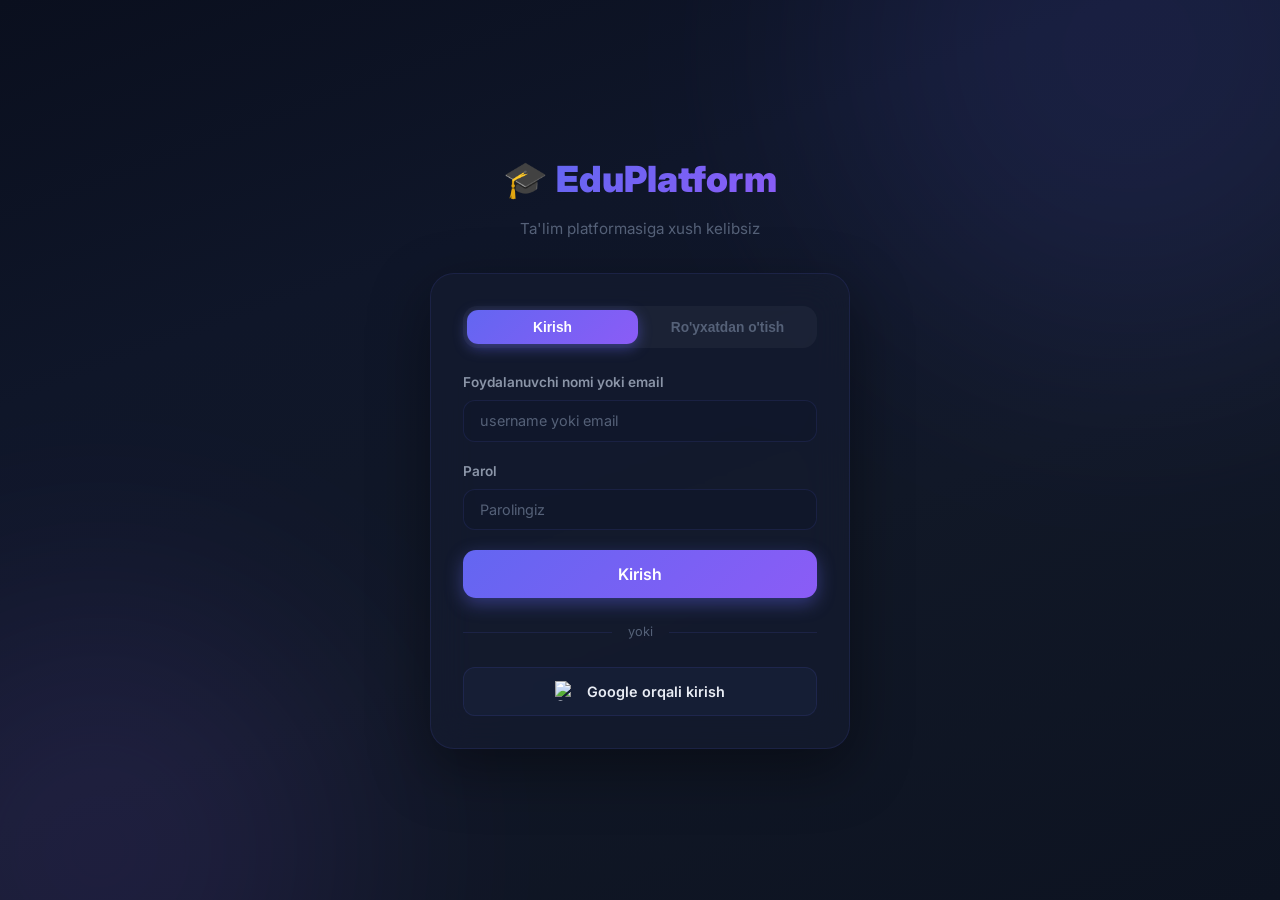
==== commit cc09ab43: "updated" ====
--- a/static/index.html
+++ b/static/index.html
@@ -26,7 +26,7 @@
                 </div>
 
                 <!-- Message -->
-                <div id="msg" class="msg"></div>
+                <div id="alert-msg" class="msg"></div>
 
                 <!-- LOGIN FORM -->
                 <form id="login-form" onsubmit="handleLogin(event)">
@@ -57,14 +57,14 @@
                     </div>
                     <div class="form-group">
                         <label class="form-label">Parol</label>
-                        <input class="form-input" type="password" id="reg-password" placeholder="Kamida 6 ta belgi" required minlength="6">
-                    </div>
-                    <div class="form-group">
-                        <label class="form-label">Rol</label>
-                        <select class="form-select" id="reg-role">
-                            <option value="student">Talaba</option>
-                            <option value="teacher">O'qituvchi</option>
-                        </select>
+                        <input
+                            class="form-input"
+                            type="password"
+                            id="reg-password"
+                            placeholder="Kamida 8 ta belgi, 1 katta, 1 kichik, 1 raqam, 1 maxsus belgi"
+                            required
+                            minlength="8"
+                        >
                     </div>
                     <button type="submit" class="btn btn-primary btn-block btn-lg" id="register-btn">Ro'yxatdan o'tish</button>
                 </form>
@@ -79,9 +79,7 @@
                 </button>
             </div>
 
-            <div class="login-footer">
-                <p>API docs: <a href="/docs" target="_blank">/docs</a></p>
-            </div>
+            <!-- Footer (optional) -->
         </div>
     </div>
 
--- a/static/css/common.css
+++ b/static/css/common.css
@@ -1,1379 +1,864 @@
-/* ═══════════════════════════════════════════════════════════/* ═══════════════════════════════════════════════════════════/* ===== COMMON STYLES — EduPlatform ===== */
-
-   EduPlatform — Common Styles
-
-   Professional Dark Navy Theme   EduPlatform — Common Styles (Reset + Shared Components)* {
-
-   ═══════════════════════════════════════════════════════════ */
-
-   ═══════════════════════════════════════════════════════════ */    margin: 0;
-
-/* ── Reset ── */
-
-*, *::before, *::after {    padding: 0;
-
+/* =========================================================
+   EduPlatform — Common Layout & Components
+   Clean, professional dark UI shared by all dashboards
+   Depends on CSS variables defined in variables.css
+   ====================================================== */
+
+/* RESET & BASE
+   ------------------------------------------------------ */
+*,
+*::before,
+*::after {
     margin: 0;
-
-    padding: 0;@import url('https://fonts.googleapis.com/css2?family=Inter:wght@300;400;500;600;700;800;900&display=swap');    box-sizing: border-box;
-
+    padding: 0;
     box-sizing: border-box;
-
-}}
-
-
-
-html {/* ── Reset ── */
-
+}
+
+html {
     scroll-behavior: smooth;
-
-    -webkit-font-smoothing: antialiased;*, *::before, *::after { margin: 0; padding: 0; box-sizing: border-box; }body {
-
+    -webkit-font-smoothing: antialiased;
     -moz-osx-font-smoothing: grayscale;
-
-}    font-family: 'Segoe UI', system-ui, -apple-system, sans-serif;
-
-
-
-body {html { scroll-behavior: smooth; -webkit-font-smoothing: antialiased; }    background: #0f0e17;
-
-    font-family: var(--font-family);
-
-    background: var(--bg-body);    color: #fff;
-
+}
+
+body {
+    min-height: 100vh;
+    font-family: var(--font-family, system-ui, -apple-system, BlinkMacSystemFont, "Segoe UI", sans-serif);
+    background: var(--bg-body);
     color: var(--text-primary);
-
-    min-height: 100vh;body {    min-height: 100vh;
-
     line-height: 1.6;
-
-    overflow-x: hidden;    font-family: var(--font-family);}
-
-}
-
-    background: var(--bg-primary);
-
-::-webkit-scrollbar { width: 6px; height: 6px; }
-
-::-webkit-scrollbar-track { background: transparent; }    color: var(--text-primary);/* ===== NAVBAR ===== */
-
-::-webkit-scrollbar-thumb { background: var(--bg-elevated); border-radius: 10px; }
-
-    min-height: 100vh;.navbar {
-
-a { color: var(--primary-light); text-decoration: none; transition: color var(--transition-fast); }
-
-a:hover { color: var(--primary); }    line-height: 1.6;    display: flex;
-
-img { max-width: 100%; display: block; }
-
-    overflow-x: hidden;    align-items: center;
-
-
-
-/* ═══════ NAVBAR ═══════ */}    justify-content: space-between;
-
+    overflow-x: hidden;
+}
+
+img {
+    max-width: 100%;
+    display: block;
+}
+
+a {
+    color: var(--primary-light);
+    text-decoration: none;
+    transition: color var(--transition-fast, 0.15s ease);
+}
+
+a:hover {
+    color: var(--primary);
+}
+
+/* Scrollbar (WebKit) */
+::-webkit-scrollbar {
+    width: 6px;
+    height: 6px;
+}
+
+::-webkit-scrollbar-track {
+    background: transparent;
+}
+
+::-webkit-scrollbar-thumb {
+    background: var(--bg-elevated);
+    border-radius: 999px;
+}
+
+/* LAYOUT
+   ------------------------------------------------------ */
+.container {
+    max-width: 1200px;
+    margin: 0 auto;
+    padding: 2rem 1.5rem;
+}
+
+.page-content {
+    padding: 1.5rem 0 2.5rem;
+}
+
+.page-header {
+    margin-bottom: 2rem;
+}
+
+.page-title {
+    font-size: 1.8rem;
+    font-weight: 800;
+    color: var(--text-primary);
+}
+
+.page-subtitle {
+    margin-top: 0.25rem;
+    font-size: 0.9rem;
+    color: var(--text-muted);
+}
+
+/* NAVBAR
+   ------------------------------------------------------ */
 .navbar {
-
-    position: sticky;    padding: 15px 30px;
-
+    position: sticky;
     top: 0;
-
-    z-index: var(--z-navbar);::-webkit-scrollbar { width: 6px; height: 6px; }    background: rgba(255, 255, 255, 0.04);
-
-    display: flex;
-
-    align-items: center;::-webkit-scrollbar-track { background: transparent; }    border-bottom: 1px solid rgba(255, 255, 255, 0.08);
-
+    z-index: var(--z-navbar, 40);
+    display: flex;
+    align-items: center;
     justify-content: space-between;
-
-    padding: 0 2rem;::-webkit-scrollbar-thumb { background: var(--bg-tertiary); border-radius: 10px; }}
-
+    padding: 0 2rem;
     height: 64px;
-
-    background: rgba(10, 15, 30, 0.8);
-
-    backdrop-filter: blur(24px);
-
-    -webkit-backdrop-filter: blur(24px);a { color: var(--primary-light); text-decoration: none; transition: color 0.2s; }.navbar .brand {
-
+    background: rgba(10, 15, 30, 0.9);
+    backdrop-filter: blur(20px);
+    -webkit-backdrop-filter: blur(20px);
     border-bottom: 1px solid var(--border);
-
-}a:hover { color: var(--primary); }    font-size: 20px;
-
-
-
-.navbar-brand {img { max-width: 100%; display: block; }    font-weight: 700;
-
-    display: flex;
-
-    align-items: center;    background: linear-gradient(135deg, #667eea, #764ba2);
-
+}
+
+.navbar-brand {
+    display: flex;
+    align-items: center;
     gap: 0.6rem;
-
-    font-size: 1.25rem;/* ═══════ NAVBAR ═══════ */    -webkit-background-clip: text;
-
     font-weight: 800;
-
-    text-decoration: none;.navbar {    -webkit-text-fill-color: transparent;
-
+    font-size: 1.2rem;
     color: var(--text-primary);
-
-}    position: sticky; top: 0; z-index: 50;    text-decoration: none;
-
-
-
-.navbar-brand span {    display: flex; align-items: center; justify-content: space-between;}
-
+}
+
+.navbar-brand span {
     background: var(--gradient-primary);
-
-    -webkit-background-clip: text;    padding: 0 2rem; height: 64px;
-
+    -webkit-background-clip: text;
     -webkit-text-fill-color: transparent;
-
-    background-clip: text;    background: rgba(15, 23, 42, 0.85);.navbar .user-info {
-
-}
-
-    backdrop-filter: blur(20px);    display: flex;
+    background-clip: text;
+}
 
 .navbar-right {
-
-    display: flex;    border-bottom: 1px solid var(--border);    align-items: center;
-
-    align-items: center;
-
-    gap: 1rem;}    gap: 15px;
-
-}
-
-.navbar-brand {}
+    display: flex;
+    align-items: center;
+    gap: 1rem;
+}
 
 .navbar-user {
-
-    display: flex;    display: flex; align-items: center; gap: 0.6rem;
-
-    align-items: center;
-
-    gap: 0.75rem;    font-size: 1.3rem; font-weight: 800; text-decoration: none; color: var(--text-primary);.navbar .role-badge {
-
-}
-
-}    padding: 4px 12px;
+    display: flex;
+    align-items: center;
+    gap: 0.5rem;
+}
+
+.navbar-username {
+    font-size: 0.9rem;
+    font-weight: 600;
+    color: var(--text-primary);
+}
 
 .navbar-avatar {
-
-    width: 36px;.navbar-brand span {    border-radius: 20px;
-
-    height: 36px;
-
-    border-radius: var(--radius-full);    background: var(--gradient-primary);    font-size: 12px;
-
+    width: 32px;
+    height: 32px;
+    border-radius: 999px;
     background: var(--gradient-primary);
-
-    display: flex;    -webkit-background-clip: text; -webkit-text-fill-color: transparent; background-clip: text;    font-weight: 600;
-
-    align-items: center;
-
-    justify-content: center;}    color: #fff;
-
+    display: flex;
+    align-items: center;
+    justify-content: center;
+    font-size: 0.8rem;
     font-weight: 700;
-
-    font-size: 0.8rem;.navbar-right { display: flex; align-items: center; gap: 1rem; }}
-
     color: #fff;
-
-}.navbar-user  { display: flex; align-items: center; gap: 0.75rem; }
-
-
-
-.navbar-username {.navbar-avatar {.navbar .logout-btn {
-
+    overflow: hidden;
+}
+
+.navbar-avatar img {
+    width: 100%;
+    height: 100%;
+    object-fit: cover;
+}
+
+.btn-logout {
+    padding: 0.4rem 1rem;
+    border-radius: 999px;
+    border: 1px solid var(--border);
+    background: transparent;
+    color: var(--text-secondary);
+    font-size: 0.75rem;
     font-weight: 600;
-
-    font-size: 0.9rem;    width: 36px; height: 36px; border-radius: 9999px;    padding: 8px 16px;
-
+    display: inline-flex;
+    align-items: center;
+    gap: 0.4rem;
+    cursor: pointer;
+    transition: all var(--transition-fast, 0.15s ease);
+}
+
+.btn-logout:hover {
+    background: var(--danger-bg);
+    border-color: var(--danger);
+    color: var(--danger);
+}
+
+/* Role badges (header & tables)
+   ------------------------------------------------------ */
+.role-badge {
+    display: inline-flex;
+    align-items: center;
+    gap: 4px;
+    padding: 3px 10px;
+    border-radius: 999px;
+    font-size: 0.75rem;
+    font-weight: 700;
+    text-transform: uppercase;
+    letter-spacing: 0.5px;
+}
+
+.role-badge-admin {
+    background: var(--gradient-admin);
+    color: #fff;
+}
+
+.role-badge-teacher {
+    background: var(--gradient-teacher);
+    color: #fff;
+}
+
+.role-badge-student {
+    background: var(--gradient-student);
+    color: #fff;
+}
+
+/* BUTTONS
+   ------------------------------------------------------ */
+.btn {
+    display: inline-flex;
+    align-items: center;
+    justify-content: center;
+    gap: 0.5rem;
+    padding: 0.65rem 1.4rem;
+    border-radius: 0.8rem;
+    border: none;
+    font-family: inherit;
+    font-size: 0.9rem;
+    font-weight: 600;
+    cursor: pointer;
+    transition: all var(--transition-fast, 0.15s ease);
+    text-decoration: none;
+}
+
+.btn:active {
+    transform: scale(0.97);
+}
+
+.btn:disabled {
+    opacity: 0.5;
+    cursor: not-allowed;
+    transform: none;
+}
+
+.btn-primary {
+    background: var(--gradient-primary);
+    color: #fff;
+    box-shadow: 0 6px 18px rgba(99, 102, 241, 0.4);
+}
+
+.btn-primary:hover {
+    box-shadow: var(--shadow-glow);
+    transform: translateY(-1px);
+}
+
+.btn-secondary {
+    background: var(--bg-elevated);
+    border: 1px solid var(--border);
     color: var(--text-primary);
-
-}    background: var(--gradient-primary);    border: 1px solid rgba(255, 255, 255, 0.2);
-
-
-
-/* ── Role Badges ── */    display: flex; align-items: center; justify-content: center;    border-radius: 8px;
-
-.role-badge {
-
-    display: inline-flex;    font-weight: 700; font-size: 0.85rem; color: #fff; overflow: hidden;    background: transparent;
-
-    align-items: center;
-
-    gap: 4px;}    color: #fff;
-
-    padding: 4px 12px;
-
-    border-radius: var(--radius-full);.navbar-avatar img { width: 100%; height: 100%; object-fit: cover; }    cursor: pointer;
-
-    font-size: 0.65rem;
-
-    font-weight: 700;.navbar-username { font-weight: 600; font-size: 0.9rem; }    font-size: 13px;
-
-    letter-spacing: 0.8px;
-
-    text-transform: uppercase;    transition: background 0.2s;
-
-}
-
-/* ═══════ ROLE BADGES ═══════ */}
-
-.role-badge-admin { background: var(--gradient-admin); color: #fff; }
-
-.role-badge-teacher { background: var(--gradient-teacher); color: #fff; }.role-badge {
-
-.role-badge-student { background: var(--gradient-student); color: #fff; }
-
-    display: inline-flex; align-items: center; gap: 4px;.navbar .logout-btn:hover {
-
-.btn-logout {
-
-    padding: 0.4rem 1rem;    padding: 4px 12px; border-radius: 9999px;    background: rgba(255, 255, 255, 0.1);
-
+}
+
+.btn-secondary:hover {
+    background: var(--bg-card-hover);
+    border-color: var(--border-hover);
+}
+
+.btn-ghost {
+    background: transparent;
     border: 1px solid var(--border);
-
-    border-radius: var(--radius-sm);    font-size: 0.7rem; font-weight: 700; letter-spacing: 0.5px; text-transform: uppercase;}
-
+    color: var(--text-secondary);
+}
+
+.btn-ghost:hover {
+    background: rgba(255, 255, 255, 0.04);
+    border-color: var(--border-hover);
+    color: var(--text-primary);
+}
+
+.btn-danger {
+    background: var(--danger);
+    color: #fff;
+}
+
+.btn-danger:hover {
+    background: var(--danger-light);
+}
+
+.btn-sm {
+    padding: 0.35rem 0.9rem;
+    font-size: 0.8rem;
+}
+
+.btn-lg {
+    padding: 0.9rem 1.9rem;
+    font-size: 1rem;
+}
+
+.btn-block {
+    width: 100%;
+}
+
+/* SECTIONS & CARDS
+   ------------------------------------------------------ */
+.section {
+    background: var(--bg-card);
+    border: 1px solid var(--border);
+    border-radius: var(--radius-xl);
+    padding: 1.5rem;
+    margin-bottom: 1.5rem;
+}
+
+.section-header {
+    display: flex;
+    align-items: center;
+    justify-content: space-between;
+    margin-bottom: 1.1rem;
+    padding-bottom: 0.7rem;
+    border-bottom: 1px solid var(--border-light);
+}
+
+.section-title {
+    display: flex;
+    align-items: center;
+    gap: 0.45rem;
+    font-size: 1.05rem;
+    font-weight: 700;
+    color: var(--text-primary);
+}
+
+.section-title .icon {
+    font-size: 1.1rem;
+}
+
+.two-col {
+    display: grid;
+    grid-template-columns: 1fr 1fr;
+    gap: 1.5rem;
+}
+
+@media (max-width: 900px) {
+    .two-col {
+        grid-template-columns: 1fr;
+    }
+}
+
+/* STATS GRID
+   ------------------------------------------------------ */
+.stat-grid {
+    display: grid;
+    grid-template-columns: repeat(auto-fit, minmax(190px, 1fr));
+    gap: 1.2rem;
+    margin-bottom: 1.5rem;
+}
+
+.stat-card {
+    position: relative;
+    padding: 1.2rem 1.3rem;
+    border-radius: var(--radius-lg);
+    background: var(--bg-elevated);
+    border: 1px solid var(--border);
+    overflow: hidden;
+    transition: all var(--transition-fast, 0.15s ease);
+}
+
+.stat-card::after {
+    content: "";
+    position: absolute;
+    left: 0;
+    right: 0;
+    bottom: 0;
+    height: 3px;
+    background: var(--gradient-primary);
+    opacity: 0;
+    transition: opacity var(--transition-fast, 0.15s ease);
+}
+
+.stat-card:hover {
+    transform: translateY(-3px);
+    border-color: var(--border-hover);
+    box-shadow: var(--shadow-card);
+}
+
+.stat-card:hover::after {
+    opacity: 1;
+}
+
+.stat-icon {
+    font-size: 1.5rem;
+    opacity: 0.35;
+    position: absolute;
+    top: 1rem;
+    right: 1rem;
+}
+
+.stat-value {
+    font-size: 1.8rem;
+    font-weight: 800;
+    background: var(--gradient-primary);
+    -webkit-background-clip: text;
+    -webkit-text-fill-color: transparent;
+    background-clip: text;
+    line-height: 1.2;
+    margin-bottom: 0.25rem;
+}
+
+.stat-label {
+    font-size: 0.78rem;
+    text-transform: uppercase;
+    letter-spacing: 0.5px;
+    color: var(--text-muted);
+    font-weight: 600;
+}
+
+.stat-sub {
+    margin-top: 0.25rem;
+    font-size: 0.75rem;
+    color: var(--text-muted);
+}
+
+/* QUICK ACTIONS
+   ------------------------------------------------------ */
+.actions-grid {
+    display: grid;
+    grid-template-columns: repeat(auto-fit, minmax(210px, 1fr));
+    gap: 1rem;
+}
+
+.action-card {
+    border-radius: 0.9rem;
+    border: 1px solid var(--border);
+    background: var(--bg-elevated);
+    padding: 1.2rem;
+    display: flex;
+    align-items: flex-start;
+    gap: 0.9rem;
+    cursor: pointer;
+    transition: all var(--transition-fast, 0.15s ease);
+}
+
+.action-card:hover {
+    border-color: var(--primary);
+    background: var(--bg-card-hover);
+    transform: translateY(-2px);
+    box-shadow: var(--shadow-card);
+}
+
+.action-icon {
+    width: 40px;
+    height: 40px;
+    border-radius: 0.9rem;
+    background: var(--primary-glow);
+    display: flex;
+    align-items: center;
+    justify-content: center;
+    font-size: 1.3rem;
+}
+
+.action-name {
+    font-size: 0.93rem;
+    font-weight: 700;
+    color: var(--text-primary);
+    margin-bottom: 0.15rem;
+}
+
+.action-desc {
+    font-size: 0.8rem;
+    color: var(--text-muted);
+}
+
+/* TABLES
+   ------------------------------------------------------ */
+.table-container {
+    overflow-x: auto;
+    border-radius: 0.9rem;
+}
+
+table {
+    width: 100%;
+    border-collapse: collapse;
+    font-size: 0.88rem;
+}
+
+thead {
+    background: var(--bg-elevated);
+}
+
+th,
+td {
+    padding: 0.8rem 1rem;
+    text-align: left;
+}
+
+th {
+    font-size: 0.75rem;
+    text-transform: uppercase;
+    letter-spacing: 0.5px;
+    color: var(--text-muted);
+    font-weight: 600;
+    border-bottom: 1px solid var(--border-light);
+    white-space: nowrap;
+}
+
+tbody tr {
+    border-bottom: 1px solid var(--border-light);
+    transition: background var(--transition-fast, 0.15s ease);
+}
+
+tbody tr:last-child {
+    border-bottom: none;
+}
+
+tbody tr:hover {
+    background: rgba(255, 255, 255, 0.02);
+}
+
+td {
+    color: var(--text-secondary);
+}
+
+/* FORMS
+   ------------------------------------------------------ */
+.form-group {
+    margin-bottom: 1.2rem;
+}
+
+.form-label {
+    display: block;
+    margin-bottom: 0.4rem;
+    font-size: 0.85rem;
+    font-weight: 600;
+    color: var(--text-secondary);
+}
+
+.form-input,
+.form-select,
+.form-textarea {
+    width: 100%;
+    padding: 0.7rem 1rem;
+    border-radius: 0.75rem;
+    border: 1px solid var(--border);
+    background: var(--bg-input);
+    color: var(--text-primary);
+    font-family: inherit;
+    font-size: 0.9rem;
+    transition: all var(--transition-fast, 0.15s ease);
+}
+
+.form-input::placeholder,
+.form-textarea::placeholder {
+    color: var(--text-muted);
+}
+
+.form-input:focus,
+.form-select:focus,
+.form-textarea:focus {
+    outline: none;
+    border-color: var(--primary);
+    box-shadow: 0 0 0 3px var(--primary-glow);
+    background: var(--bg-secondary);
+}
+
+.form-select {
+    appearance: none;
+    background-image: url("data:image/svg+xml,%3Csvg xmlns='http://www.w3.org/2000/svg' width='14' height='14' fill='%2394a3b8' viewBox='0 0 16 16'%3E%3Cpath d='M8 11L3 6h10l-5 5z'/%3E%3C/svg%3E");
+    background-repeat: no-repeat;
+    background-position: right 0.9rem center;
+    background-size: 0.9rem;
+    padding-right: 2.4rem;
+}
+
+.form-textarea {
+    min-height: 110px;
+    resize: vertical;
+}
+
+/* ALERTS & INLINE MESSAGES
+   ------------------------------------------------------ */
+.alert {
+    display: none;
+    padding: 0.85rem 1.1rem;
+    border-radius: 0.8rem;
+    font-size: 0.86rem;
+    font-weight: 500;
+    margin-bottom: 1rem;
+    align-items: center;
+    gap: 0.45rem;
+    animation: slideDown 0.25s ease-out;
+}
+
+.alert.show {
+    display: flex;
+}
+
+.alert-success {
+    background: rgba(16, 185, 129, 0.12);
+    color: #34d399;
+    border: 1px solid rgba(16, 185, 129, 0.3);
+}
+
+.alert-error {
+    background: rgba(239, 68, 68, 0.12);
+    color: #f87171;
+    border: 1px solid rgba(239, 68, 68, 0.3);
+}
+
+.alert-warning {
+    background: rgba(245, 158, 11, 0.12);
+    color: #fbbf24;
+    border: 1px solid rgba(245, 158, 11, 0.3);
+}
+
+.alert-info {
+    background: rgba(59, 130, 246, 0.12);
+    color: #60a5fa;
+    border: 1px solid rgba(59, 130, 246, 0.3);
+}
+
+/* TABS (login & others)
+   ------------------------------------------------------ */
+.tabs {
+    display: flex;
+    gap: 0.25rem;
+    padding: 0.25rem;
+    border-radius: 0.9rem;
+    background: rgba(255, 255, 255, 0.04);
+}
+
+.tab {
+    flex: 1;
+    padding: 0.6rem 0.9rem;
+    border-radius: 0.7rem;
+    font-size: 0.86rem;
+    font-weight: 600;
+    color: var(--text-muted);
+    border: none;
     background: transparent;
-
-    color: var(--text-secondary);}
-
-    font-family: var(--font-family);
-
-    font-size: 0.8rem;.role-badge-admin   { background: var(--gradient-admin); color: #fff; }/* ===== CONTENT ===== */
-
+    cursor: pointer;
+    transition: all var(--transition-fast, 0.15s ease);
+}
+
+.tab:hover {
+    color: var(--text-secondary);
+}
+
+.tab.active {
+    background: var(--gradient-primary);
+    color: #fff;
+    box-shadow: 0 4px 14px rgba(99, 102, 241, 0.45);
+}
+
+/* PROGRESS BAR
+   ------------------------------------------------------ */
+.progress-bar {
+    width: 100%;
+    height: 8px;
+    background: var(--bg-elevated);
+    border-radius: 999px;
+    overflow: hidden;
+}
+
+.progress-fill {
+    height: 100%;
+    border-radius: 999px;
+    background: var(--gradient-primary);
+    transition: width 0.5s ease;
+}
+
+/* GRADE & STATUS BADGES
+   ------------------------------------------------------ */
+.grade-badge {
+    display: inline-flex;
+    align-items: center;
+    padding: 3px 10px;
+    border-radius: 999px;
+    font-size: 0.75rem;
+    font-weight: 700;
+}
+
+.grade-DISTINCTION {
+    background: rgba(16, 185, 129, 0.15);
+    color: #10b981;
+}
+
+.grade-MERIT {
+    background: rgba(59, 130, 246, 0.15);
+    color: #3b82f6;
+}
+
+.grade-PASS {
+    background: rgba(245, 158, 11, 0.15);
+    color: #f59e0b;
+}
+
+.grade-FAIL {
+    background: rgba(239, 68, 68, 0.15);
+    color: #ef4444;
+}
+
+.grade-PENDING {
+    background: rgba(148, 163, 184, 0.18);
+    color: var(--text-muted);
+}
+
+.status-badge {
+    display: inline-flex;
+    align-items: center;
+    gap: 4px;
+    padding: 3px 10px;
+    border-radius: 999px;
+    font-size: 0.75rem;
+    font-weight: 600;
+}
+
+.status-active {
+    background: rgba(16, 185, 129, 0.12);
+    color: #10b981;
+}
+
+.status-pending {
+    background: rgba(245, 158, 11, 0.12);
+    color: #f59e0b;
+}
+
+.status-failed,
+.status-inactive {
+    background: rgba(239, 68, 68, 0.12);
+    color: #ef4444;
+}
+
+/* EMPTY STATE
+   ------------------------------------------------------ */
+.empty-state {
+    text-align: center;
+    padding: 2.5rem 1.5rem;
+    color: var(--text-muted);
+}
+
+.empty-state-icon {
+    font-size: 2.6rem;
+    margin-bottom: 0.7rem;
+    opacity: 0.45;
+}
+
+.empty-state-title {
+    font-size: 1rem;
+    font-weight: 600;
+    color: var(--text-secondary);
+    margin-bottom: 0.25rem;
+}
+
+.empty-state-desc {
+    font-size: 0.82rem;
+}
+
+/* TOASTS
+   ------------------------------------------------------ */
+.toast-container {
+    position: fixed;
+    top: 1rem;
+    right: 1rem;
+    z-index: var(--z-toast, 999);
+    display: flex;
+    flex-direction: column;
+    gap: 0.5rem;
+}
+
+.toast {
+    min-width: 260px;
+    max-width: 380px;
+    padding: 0.8rem 1.1rem;
+    border-radius: 0.9rem;
+    font-size: 0.86rem;
     font-weight: 500;
-
-    cursor: pointer;.role-badge-teacher { background: var(--gradient-teacher); color: #fff; }.content {
-
-    transition: all var(--transition-fast);
-
-}.role-badge-student { background: var(--gradient-student); color: #fff; }    max-width: 1200px;
-
-
-
-.btn-logout:hover {    margin: 30px auto;
-
-    background: rgba(239, 68, 68, 0.1);
-
-    border-color: rgba(239, 68, 68, 0.3);/* ═══════ BUTTONS ═══════ */    padding: 0 20px;
-
-    color: var(--danger-light);
-
-}.btn {}
-
-
-
-    display: inline-flex; align-items: center; justify-content: center; gap: 0.5rem;
-
-/* ═══════ LAYOUT ═══════ */
-
-.container {    padding: 0.65rem 1.5rem; border: none; border-radius: 12px;h2 {
-
-    max-width: 1280px;
-
-    margin: 0 auto;    font-family: var(--font-family); font-weight: 600; font-size: 0.9rem;    font-size: 26px;
-
-    padding: 0 2rem;
-
-}    cursor: pointer; transition: all 0.25s; text-decoration: none; white-space: nowrap;    margin-bottom: 25px;
-
-
-
-.page-content {}    font-weight: 700;
-
-    padding: 2.5rem 0;
-
-}.btn:active { transform: scale(0.97); }}
-
-
-
-.page-header {.btn-primary { background: var(--gradient-primary); color: #fff; box-shadow: 0 2px 8px rgba(99,102,241,0.3); }
-
-    margin-bottom: 2rem;
-
-}.btn-primary:hover { box-shadow: var(--shadow-glow); transform: translateY(-1px); }/* ===== STATS GRID ===== */
-
-
-
-.page-title {.btn-secondary { background: var(--bg-card); color: var(--text-primary); border: 1px solid var(--border); }.stats {
-
-    font-size: 1.5rem;
-
-    font-weight: 800;.btn-secondary:hover { background: var(--bg-card-hover); }    display: grid;
-
-    color: var(--text-primary);
-
-    display: flex;.btn-danger { background: var(--danger); color: #fff; }    grid-template-columns: repeat(auto-fit, minmax(200px, 1fr));
-
-    align-items: center;
-
-    gap: 0.5rem;.btn-ghost  { background: transparent; color: var(--text-secondary); border: 1px solid var(--border); }    gap: 20px;
-
-}
-
-.btn-ghost:hover { color: var(--text-primary); background: rgba(255,255,255,0.04); }    margin-bottom: 30px;
-
-.page-subtitle {
-
-    color: var(--text-muted);.btn-sm  { padding: 0.4rem 1rem; font-size: 0.8rem; border-radius: 8px; }}
-
-    font-size: 0.9rem;
-
-    margin-top: 0.25rem;.btn-lg  { padding: 0.85rem 2rem; font-size: 1rem; border-radius: 16px; }
-
-}
-
-.btn-block { width: 100%; }.stat-card {
-
-
-
-/* ═══════ BUTTONS ═══════ */.btn:disabled { opacity: 0.5; cursor: not-allowed; transform: none !important; }    background: rgba(255, 255, 255, 0.05);
-
-.btn {
-
-    display: inline-flex;    border: 1px solid rgba(255, 255, 255, 0.08);
-
-    align-items: center;
-
-    justify-content: center;/* ═══════ STAT GRID ═══════ */    border-radius: 14px;
-
+    display: flex;
+    align-items: center;
     gap: 0.5rem;
-
-    padding: 0.65rem 1.5rem;.stat-grid { display: grid; grid-template-columns: repeat(auto-fit, minmax(200px,1fr)); gap: 1rem; }    padding: 25px;
-
-    border: none;
-
-    border-radius: var(--radius-md);.stat-card {}
-
-    font-family: var(--font-family);
-
-    font-weight: 600;    background: var(--bg-card); border: 1px solid var(--border); border-radius: 16px;
-
-    font-size: 0.875rem;
-
-    cursor: pointer;    padding: 1.5rem; transition: all 0.25s; position: relative; overflow: hidden;.stat-card .label {
-
-    transition: all var(--transition-base);
-
-    text-decoration: none;}    font-size: 13px;
-
-    white-space: nowrap;
-
-    line-height: 1.4;.stat-card::before {    color: #888;
-
-}
-
-    content:''; position: absolute; top:0; left:0; right:0; height: 3px;    margin-bottom: 8px;
-
-.btn:active { transform: scale(0.97); }
-
-.btn:disabled { opacity: 0.5; cursor: not-allowed; transform: none !important; }    background: var(--gradient-primary); opacity: 0; transition: opacity 0.25s;}
-
-
-
-.btn-primary {}
-
-    background: var(--gradient-primary);
-
-    color: #fff;.stat-card:hover::before { opacity: 1; }.stat-card .value {
-
-    box-shadow: 0 2px 12px rgba(99, 102, 241, 0.25);
-
-}.stat-card:hover { border-color: rgba(148,163,184,0.2); transform: translateY(-2px); box-shadow: var(--shadow-card); }    font-size: 32px;
-
-.btn-primary:hover {
-
-    box-shadow: 0 4px 20px rgba(99, 102, 241, 0.35);.stat-label { font-size: 0.8rem; color: var(--text-muted); font-weight: 500; text-transform: uppercase; letter-spacing: 0.5px; margin-bottom: 0.5rem; }    font-weight: 700;
-
-    transform: translateY(-1px);
-
-}.stat-value { font-size: 2rem; font-weight: 800; background: var(--gradient-primary); -webkit-background-clip: text; -webkit-text-fill-color: transparent; background-clip: text; line-height: 1.2; }}
-
-
-
-.btn-secondary {.stat-sub   { font-size: 0.75rem; color: var(--text-muted); margin-top: 0.25rem; }
-
+    box-shadow: var(--shadow-lg);
+    animation: slideInRight 0.3s ease-out;
     background: var(--bg-card);
-
-    color: var(--text-primary);.stat-icon  { position: absolute; top: 1rem; right: 1rem; font-size: 1.5rem; opacity: 0.3; }.stat-card .sub {
-
     border: 1px solid var(--border);
-
-}    font-size: 12px;
-
-.btn-secondary:hover { background: var(--bg-card-hover); border-color: var(--border-hover); }
-
-/* ═══════ SECTION / CARDS ═══════ */    color: #666;
-
-.btn-ghost {
-
-    background: transparent;.section {    margin-top: 5px;
-
-    color: var(--text-secondary);
-
-    border: 1px solid var(--border);    background: var(--bg-card); border: 1px solid var(--border);}
-
-}
-
-.btn-ghost:hover { color: var(--text-primary); border-color: var(--border-hover); background: rgba(99, 102, 241, 0.05); }    border-radius: 16px; padding: 1.5rem; margin-bottom: 1.5rem;
-
-
-
-.btn-danger { background: var(--danger); color: #fff; }}/* ===== SECTIONS ===== */
-
-.btn-sm { padding: 0.4rem 1rem; font-size: 0.8rem; border-radius: var(--radius-sm); }
-
-.btn-lg { padding: 0.85rem 2rem; font-size: 1rem; border-radius: var(--radius-lg); }.section-header { display: flex; align-items: center; justify-content: space-between; margin-bottom: 1.25rem; }.section {
-
-.btn-block { width: 100%; }
-
-.section-title  { font-size: 1.1rem; font-weight: 700; display: flex; align-items: center; gap: 0.5rem; }    background: rgba(255, 255, 255, 0.04);
-
-
-
-/* ═══════ STAT CARDS ═══════ */    border: 1px solid rgba(255, 255, 255, 0.08);
-
-.stat-grid {
-
-    display: grid;.card { background: var(--bg-card); border: 1px solid var(--border); border-radius: 16px; padding: 1.5rem; transition: all 0.25s; }    border-radius: 14px;
-
-    grid-template-columns: repeat(auto-fit, minmax(220px, 1fr));
-
-    gap: 1rem;.card:hover { border-color: rgba(148,163,184,0.2); }    padding: 25px;
-
-}
-
-    margin-bottom: 25px;
-
-.stat-card {
-
-    background: var(--bg-card);/* ═══════ FORMS ═══════ */}
-
-    border: 1px solid var(--border);
-
-    border-radius: var(--radius-xl);.form-group { margin-bottom: 1.25rem; }
-
-    padding: 1.5rem;
-
-    transition: all var(--transition-base);.form-label { display: block; font-size: 0.85rem; font-weight: 600; color: var(--text-secondary); margin-bottom: 0.4rem; }.section h3 {
-
-    position: relative;
-
-    overflow: hidden;.form-input, .form-select, .form-textarea {    font-size: 18px;
-
-    backdrop-filter: blur(10px);
-
-}    width: 100%; padding: 0.7rem 1rem;    margin-bottom: 15px;
-
-
-
-.stat-card::after {    background: var(--bg-input); border: 1px solid var(--border); border-radius: 12px;    color: #ccc;
-
-    content: '';
-
-    position: absolute;    color: var(--text-primary); font-family: var(--font-family); font-size: 0.9rem;}
-
-    top: 0;
-
-    left: 0;    transition: all 0.15s; outline: none;
-
-    right: 0;
-
-    height: 2px;}/* ===== QUICK ACTIONS ===== */
-
-    background: var(--gradient-primary);
-
-    opacity: 0;.form-input::placeholder, .form-textarea::placeholder { color: var(--text-muted); }.quick-actions {
-
-    transition: opacity var(--transition-base);
-
-}.form-input:focus, .form-select:focus, .form-textarea:focus {    display: grid;
-
-
-
-.stat-card:hover {    border-color: rgba(99,102,241,0.5); box-shadow: 0 0 0 3px rgba(99,102,241,0.25);    grid-template-columns: repeat(auto-fit, minmax(200px, 1fr));
-
-    border-color: var(--border-hover);
-
-    transform: translateY(-3px);}    gap: 12px;
-
-    box-shadow: var(--shadow-card);
-
-}.form-select {}
-
-
-
-.stat-card:hover::after { opacity: 1; }    appearance: none;
-
-
-
-.stat-label {    background-image: url("data:image/svg+xml,%3csvg xmlns='http://www.w3.org/2000/svg' fill='none' viewBox='0 0 20 20'%3e%3cpath stroke='%2394a3b8' stroke-linecap='round' stroke-linejoin='round' stroke-width='1.5' d='M6 8l4 4 4-4'/%3e%3c/svg%3e");.action-btn {
-
-    font-size: 0.75rem;
-
-    color: var(--text-muted);    background-position: right 0.75rem center; background-repeat: no-repeat; background-size: 1.2em; padding-right: 2.5rem;    padding: 15px 20px;
-
-    font-weight: 500;
-
-    text-transform: uppercase;}    border: 1px solid rgba(255, 255, 255, 0.1);
-
-    letter-spacing: 0.8px;
-
-    margin-bottom: 0.75rem;.form-select option { background: var(--bg-secondary); color: var(--text-primary); }    border-radius: 10px;
-
-}
-
-.form-textarea { min-height: 100px; resize: vertical; }    background: rgba(255, 255, 255, 0.04);
-
-.stat-value {
-
-    font-size: 2rem;    color: #fff;
-
-    font-weight: 800;
-
-    color: var(--primary-light);/* ═══════ TABLE ═══════ */    cursor: pointer;
-
-    line-height: 1.1;
-
-}.table-container { overflow-x: auto; border-radius: 12px; }    font-size: 14px;
-
-
-
-.stat-icon {table { width: 100%; border-collapse: collapse; }    transition: all 0.2s;
-
-    position: absolute;
-
-    top: 1.25rem;thead th {    text-align: left;
-
-    right: 1.25rem;
-
-    font-size: 1.6rem;    text-align: left; padding: 0.75rem 1rem; font-size: 0.75rem; font-weight: 600;}
-
-    opacity: 0.4;
-
-}    color: var(--text-muted); text-transform: uppercase; letter-spacing: 0.5px;
-
-
-
-.stat-sub {    border-bottom: 1px solid var(--border); white-space: nowrap;.action-btn .icon {
-
-    font-size: 0.75rem;
-
-    color: var(--text-muted);}    font-size: 24px;
-
-    margin-top: 0.3rem;
-
-}tbody td { padding: 0.85rem 1rem; font-size: 0.88rem; border-bottom: 1px solid var(--border-light); color: var(--text-secondary); }    margin-bottom: 8px;
-
-
-
-tbody tr { transition: background 0.15s; }}
-
-/* ═══════ SECTIONS / CARDS ═══════ */
-
-.section {tbody tr:hover { background: rgba(255,255,255,0.03); }
-
-    background: var(--bg-card);
-
-    border: 1px solid var(--border);tbody tr:last-child td { border-bottom: none; }.action-btn .name {
-
-    border-radius: var(--radius-xl);
-
-    padding: 1.75rem;    font-weight: 600;
-
-    margin-bottom: 1.5rem;
-
-    backdrop-filter: blur(10px);/* ═══════ GRADE BADGES ═══════ */}
-
-}
-
-.grade-badge { display: inline-flex; align-items: center; padding: 3px 10px; border-radius: 9999px; font-size: 0.75rem; font-weight: 700; }
-
-.section-header {
-
-    display: flex;.grade-DISTINCTION { background: rgba(16,185,129,0.15); color: #10b981; }.action-btn .desc {
-
-    align-items: center;
-
-    justify-content: space-between;.grade-MERIT       { background: rgba(59,130,246,0.15); color: #3b82f6; }    font-size: 12px;
-
-    margin-bottom: 1.5rem;
-
-}.grade-PASS        { background: rgba(245,158,11,0.15); color: #f59e0b; }    color: #888;
-
-
-
-.section-title {.grade-FAIL        { background: rgba(239,68,68,0.15);  color: #ef4444; }    margin-top: 3px;
-
-    font-size: 1.05rem;
-
-    font-weight: 700;.grade-PENDING     { background: rgba(148,163,184,0.15); color: var(--text-muted); }}
-
-    display: flex;
-
-    align-items: center;
-
+}
+
+.toast-success {
+    border-left: 4px solid var(--success);
+}
+
+.toast-error {
+    border-left: 4px solid var(--danger);
+}
+
+.toast-warning {
+    border-left: 4px solid var(--warning);
+}
+
+.toast-info {
+    border-left: 4px solid var(--info);
+}
+
+/* UTILITIES
+   ------------------------------------------------------ */
+.hidden {
+    display: none !important;
+}
+
+.text-center {
+    text-align: center;
+}
+
+.text-muted {
+    color: var(--text-muted);
+}
+
+.loading-text {
+    display: flex;
+    align-items: center;
+    justify-content: center;
     gap: 0.5rem;
-
-    color: var(--text-primary);/* ═══════ STATUS BADGES ═══════ *//* ===== TABLE ===== */
-
-}
-
-.status-badge { display: inline-flex; align-items: center; gap: 4px; padding: 3px 10px; border-radius: 9999px; font-size: 0.75rem; font-weight: 600; }table {
-
-
-
-/* ═══════ ACTIONS GRID ═══════ */.status-active  { background: rgba(16,185,129,0.12); color: #10b981; }    width: 100%;
-
-.actions-grid {
-
-    display: grid;.status-pending { background: rgba(245,158,11,0.12); color: #f59e0b; }    border-collapse: collapse;
-
-    grid-template-columns: repeat(auto-fit, minmax(200px, 1fr));
-
-    gap: 0.75rem;.status-failed  { background: rgba(239,68,68,0.12);  color: #ef4444; }}
-
-}
-
-
-
-.action-card {
-
-    padding: 1.25rem;/* ═══════ ACTIONS GRID ═══════ */th {
-
-    border: 1px solid var(--border);
-
-    border-radius: var(--radius-lg);.actions-grid { display: grid; grid-template-columns: repeat(auto-fit, minmax(220px,1fr)); gap: 1rem; }    text-align: left;
-
-    background: var(--bg-elevated);
-
-    cursor: pointer;.action-card {    padding: 10px 12px;
-
-    transition: all var(--transition-base);
-
-    text-align: left;    padding: 1.25rem; border: 1px solid var(--border); border-radius: 12px;    font-size: 12px;
-
-    color: var(--text-primary);
-
-    font-family: var(--font-family);    background: linear-gradient(135deg, rgba(255,255,255,0.06), rgba(255,255,255,0.02));    color: #888;
-
-}
-
-    cursor: pointer; transition: all 0.25s; text-align: left; color: var(--text-primary); font-family: var(--font-family);    text-transform: uppercase;
-
-.action-card:hover {
-
-    border-color: var(--border-hover);}    border-bottom: 1px solid rgba(255, 255, 255, 0.08);
-
-    background: rgba(99, 102, 241, 0.06);
-
-    transform: translateY(-2px);.action-card:hover { border-color: var(--primary); background: rgba(99,102,241,0.08); transform: translateY(-2px); box-shadow: var(--shadow-card); }}
-
-    box-shadow: var(--shadow-card);
-
-}.action-icon { font-size: 1.8rem; margin-bottom: 0.75rem; }
-
-
-
-.action-icon { font-size: 1.6rem; margin-bottom: 0.6rem; }.action-name { font-weight: 700; font-size: 0.95rem; margin-bottom: 0.25rem; }td {
-
-.action-name { font-weight: 700; font-size: 0.9rem; margin-bottom: 0.2rem; }
-
-.action-desc { font-size: 0.78rem; color: var(--text-muted); }.action-desc { font-size: 0.8rem; color: var(--text-muted); }    padding: 12px;
-
-
-
-    font-size: 14px;
-
-/* ═══════ FORMS ═══════ */
-
-.form-group { margin-bottom: 1.25rem; }/* ═══════ ALERT ═══════ */    border-bottom: 1px solid rgba(255, 255, 255, 0.04);
-
-
-
-.form-label {.alert { padding: 0.85rem 1.25rem; border-radius: 12px; font-size: 0.88rem; font-weight: 500; display: none; align-items: center; gap: 0.5rem; margin-bottom: 1rem; animation: slideDown 0.3s ease; }}
-
-    display: block;
-
-    font-size: 0.82rem;.alert.show { display: flex; }
-
-    font-weight: 600;
-
-    color: var(--text-secondary);.alert-error   { background: rgba(239,68,68,0.12); color: #f87171; border: 1px solid rgba(239,68,68,0.2); }/* ===== HELPERS ===== */
-
-    margin-bottom: 0.4rem;
-
-}.alert-success { background: rgba(16,185,129,0.12); color: #34d399; border: 1px solid rgba(16,185,129,0.2); }.loading {
-
-
-
-.form-input,    text-align: center;
-
-.form-select,
-
-.form-textarea {/* ═══════ MODAL ═══════ */    padding: 40px;
-
-    width: 100%;
-
-    padding: 0.7rem 1rem;.modal-backdrop { position: fixed; inset: 0; background: rgba(0,0,0,0.6); backdrop-filter: blur(4px); z-index: 200; display: none; align-items: center; justify-content: center; }    color: #666;
-
-    background: var(--bg-input);
-
-    border: 1px solid var(--border);.modal-backdrop.show { display: flex; }}
-
-    border-radius: var(--radius-md);
-
-    color: var(--text-primary);.modal { background: var(--bg-secondary); border: 1px solid var(--border); border-radius: 24px; padding: 2rem; width: 90%; max-width: 520px; max-height: 85vh; overflow-y: auto; animation: scaleIn 0.25s ease; box-shadow: var(--shadow-xl); }
-
-    font-family: var(--font-family);
-
-    font-size: 0.9rem;.modal-header { display: flex; align-items: center; justify-content: space-between; margin-bottom: 1.5rem; }.api-link {
-
-    transition: all var(--transition-fast);
-
-    outline: none;.modal-title  { font-size: 1.2rem; font-weight: 700; }    color: #667eea;
-
-}
-
-.modal-close  { width: 32px; height: 32px; border: none; background: rgba(255,255,255,0.06); color: var(--text-muted); border-radius: 8px; cursor: pointer; font-size: 1.2rem; display: flex; align-items: center; justify-content: center; }    text-decoration: none;
-
-.form-input::placeholder,
-
-.form-textarea::placeholder { color: var(--text-muted); }.modal-close:hover { background: rgba(255,255,255,0.12); color: var(--text-primary); }    font-size: 13px;
-
-
-
-.form-input:focus,}
-
-.form-select:focus,
-
-.form-textarea:focus {/* ═══════ TABS ═══════ */
-
-    border-color: var(--border-focus);
-
-    box-shadow: 0 0 0 3px rgba(99, 102, 241, 0.15);.tabs { display: flex; gap: 0.25rem; padding: 4px; background: rgba(255,255,255,0.04); border-radius: 12px; margin-bottom: 1.5rem; }.api-link:hover {
-
-}
-
-.tab {    text-decoration: underline;
-
-.form-select {
-
-    appearance: none;    flex: 1; padding: 0.6rem 1rem; border: none; background: transparent;}
-
-    background-image: url("data:image/svg+xml,%3csvg xmlns='http://www.w3.org/2000/svg' fill='none' viewBox='0 0 20 20'%3e%3cpath stroke='%2394a3b8' stroke-linecap='round' stroke-linejoin='round' stroke-width='1.5' d='M6 8l4 4 4-4'/%3e%3c/svg%3e");
-
-    background-position: right 0.75rem center;    color: var(--text-muted); font-family: var(--font-family); font-weight: 600;
-
-    background-repeat: no-repeat;
-
-    background-size: 1.2em;    font-size: 0.88rem; border-radius: 8px; cursor: pointer; transition: all 0.25s;.hidden {
-
-    padding-right: 2.5rem;
-
-}}    display: none !important;
-
-
-
-.form-select option { background: var(--bg-secondary); color: var(--text-primary); }.tab:hover { color: var(--text-secondary); }}
-
-.form-textarea { min-height: 100px; resize: vertical; }
-
-.tab.active { background: var(--gradient-primary); color: #fff; box-shadow: 0 1px 3px rgba(0,0,0,0.3); }
-
-
-
-/* ═══════ TABLE ═══════ */* {
-
-.table-container {
-
-    overflow-x: auto;/* ═══════ PROGRESS ═══════ */    margin: 0;
-
-    border-radius: var(--radius-md);
-
-}.progress-bar { width: 100%; height: 8px; background: var(--bg-tertiary); border-radius: 9999px; overflow: hidden; }    padding: 0;
-
-
-
-table { width: 100%; border-collapse: collapse; }.progress-fill { height: 100%; border-radius: 9999px; background: var(--gradient-primary); transition: width 0.5s ease; }    box-sizing: border-box;
-
-
-
-thead th {}
-
-    text-align: left;
-
-    padding: 0.75rem 1rem;/* ═══════ EMPTY STATE ═══════ */
-
-    font-size: 0.7rem;
-
-    font-weight: 600;.empty-state { text-align: center; padding: 3rem 1rem; color: var(--text-muted); }<link href="https://cdnjs.cloudflare.com/ajax/libs/font-awesome/6.4.0/css/all.min.css" rel="stylesheet">body {
-
-    color: var(--text-muted);
-
-    text-transform: uppercase;.empty-state-icon { font-size: 3rem; margin-bottom: 1rem; opacity: 0.5; }    <style>font-family: 'Segoe UI', system-ui, sans-serif;
-
-    letter-spacing: 0.8px;
-
-    border-bottom: 1px solid var(--border);.empty-state-title { font-size: 1.1rem; font-weight: 600; color: var(--text-secondary); margin-bottom: 0.5rem; }
-
-    white-space: nowrap;
-
-}    * {
-
-
-
-tbody td {/* ═══════ SPINNER ═══════ */        margin: 0;
-
-    padding: 0.85rem 1rem;
-
-    font-size: 0.875rem;.spinner { width: 24px; height: 24px; border: 3px solid var(--border); border-top-color: var(--primary); border-radius: 50%; animation: spin 0.8s linear infinite; }        padding: 0;
-
-    border-bottom: 1px solid var(--border-light);
-
-    color: var(--text-secondary);.loading-text { color: var(--text-muted); font-size: 0.88rem; display: flex; align-items: center; gap: 0.5rem; padding: 2rem; justify-content: center; }        box-sizing: border-box;
-
-}
-
+    padding: 2rem;
+    font-size: 0.88rem;
+    color: var(--text-muted);
+}
+
+.spinner {
+    width: 20px;
+    height: 20px;
+    border-radius: 999px;
+    border: 3px solid var(--border);
+    border-top-color: var(--primary);
+    animation: spin 0.8s linear infinite;
+}
+
+/* ANIMATIONS
+   ------------------------------------------------------ */
+@keyframes spin {
+    to { transform: rotate(360deg); }
+}
+
+@keyframes slideDown {
+    from { opacity: 0; transform: translateY(-10px); }
+    to   { opacity: 1; transform: translateY(0); }
+}
+
+@keyframes slideInRight {
+    from { opacity: 0; transform: translateX(80px); }
+    to   { opacity: 1; transform: translateX(0); }
+}
+
+@media (max-width: 768px) {
+    .navbar {
+        padding: 0 1rem;
     }
-
-tbody tr { transition: background var(--transition-fast); }
-
-tbody tr:hover { background: rgba(99, 102, 241, 0.03); }/* ═══════ LAYOUT ═══════ */
-
-tbody tr:last-child td { border-bottom: none; }
-
-.container { max-width: 1280px; margin: 0 auto; padding: 0 1.5rem; }    background: linear-gradient(135deg, #0f0c29, #302b63, #24243e);
-
-
-
-/* ═══════ GRADE BADGES ═══════ */.page-content { padding: 2rem 0; }
-
-.grade-badge {
-
-    display: inline-flex;.page-header  { margin-bottom: 2rem; }    :root {
-
-    align-items: center;
-
-    padding: 3px 10px;.page-title   { font-size: 1.6rem; font-weight: 800; display: flex; align-items: center; gap: 0.5rem; }
-
-    border-radius: var(--radius-full);
-
-    font-size: 0.72rem;.page-subtitle { color: var(--text-muted); font-size: 0.9rem; margin-top: 0.3rem; }        min-height: 100vh;
-
-    font-weight: 700;
-
-    letter-spacing: 0.3px;        display: flex;
-
-}
-
-/* ═══════ TOAST ═══════ */        align-items: center;
-
-.grade-DISTINCTION { background: rgba(16, 185, 129, 0.12); color: #10b981; }
-
-.grade-MERIT { background: rgba(59, 130, 246, 0.12); color: #3b82f6; }.toast-container { position: fixed; top: 1rem; right: 1rem; z-index: 400; display: flex; flex-direction: column; gap: 0.5rem; }        justify-content: center;
-
-.grade-PASS { background: rgba(245, 158, 11, 0.12); color: #f59e0b; }
-
-.grade-FAIL { background: rgba(239, 68, 68, 0.12); color: #ef4444; }.toast { padding: 0.85rem 1.25rem; border-radius: 12px; font-size: 0.88rem; font-weight: 500; min-width: 300px; max-width: 450px; box-shadow: var(--shadow-lg); animation: slideInRight 0.3s ease; display: flex; align-items: center; gap: 0.5rem; }        color: #fff;
-
-.grade-PENDING { background: rgba(148, 163, 184, 0.12); color: var(--text-muted); }
-
-.toast-success { background: rgba(16,185,129,0.95); color: #fff; }        --primary: #6366f1;
-
-
-
-/* ═══════ STATUS BADGES ═══════ */.toast-error   { background: rgba(239,68,68,0.95); color: #fff; }
-
-.status-badge {
-
-    display: inline-flex;    }
-
-    align-items: center;
-
-    gap: 4px;/* ═══════ ANIMATIONS ═══════ */
-
-    padding: 3px 10px;
-
-    border-radius: var(--radius-full);@keyframes fadeIn      { from { opacity: 0; } to { opacity: 1; } }    --primary-dark: #4f46e5;
-
-    font-size: 0.72rem;
-
-    font-weight: 600;@keyframes slideDown   { from { opacity: 0; transform: translateY(-10px); } to { opacity: 1; transform: translateY(0); } }
-
-}
-
-@keyframes slideInRight { from { opacity: 0; transform: translateX(100px); } to { opacity: 1; transform: translateX(0); } }    .container {
-
-.status-active { background: rgba(16, 185, 129, 0.1); color: #10b981; }
-
-.status-pending { background: rgba(245, 158, 11, 0.1); color: #f59e0b; }@keyframes scaleIn     { from { opacity: 0; transform: scale(0.9); } to { opacity: 1; transform: scale(1); } }        width: 100%;
-
-.status-failed { background: rgba(239, 68, 68, 0.1); color: #ef4444; }
-
-@keyframes spin        { to { transform: rotate(360deg); } }        max-width: 420px;
-
-
-
-/* ═══════ TABS ═══════ */@keyframes shimmer     { 0% { background-position: -200% 0; } 100% { background-position: 200% 0; } }        padding: 20px;
-
-.tabs {
-
-    display: flex;@keyframes float       { 0%,100% { transform: translateY(0); } 50% { transform: translateY(-10px); } }    }
-
-    gap: 4px;
-
-    padding: 4px;
-
-    background: rgba(99, 102, 241, 0.06);
-
-    border-radius: var(--radius-md);/* ═══════ RESPONSIVE ═══════ */    --primary-light: #818cf8;
-
-    margin-bottom: 1.5rem;
-
-}@media (max-width: 768px) {
-
-
-
-.tab {    .navbar { padding: 0 1rem; }    .logo {
-
-    flex: 1;
-
-    padding: 0.6rem 1rem;    .stat-grid { grid-template-columns: repeat(2,1fr); }        text-align: center;
-
-    border: none;
-
-    background: transparent;    .actions-grid { grid-template-columns: 1fr; }        margin-bottom: 30px;
-
-    color: var(--text-muted);
-
-    font-family: var(--font-family);    .container { padding: 0 1rem; }    }
-
-    font-weight: 600;
-
-    font-size: 0.875rem;    .page-title { font-size: 1.3rem; }
-
-    border-radius: var(--radius-sm);
-
-    cursor: pointer;    .stat-value { font-size: 1.5rem; }    --secondary: #0ea5e9;
-
-    transition: all var(--transition-base);
-
-}    .navbar-username { display: none; }
-
-
-
-.tab:hover { color: var(--text-secondary); }}    .logo h1 {
-
-.tab.active {
-
-    background: var(--gradient-primary);@media (max-width: 480px) { .stat-grid { grid-template-columns: 1fr; } }        font-size: 32px;
-
-    color: #fff;
-
-    box-shadow: 0 2px 8px rgba(99, 102, 241, 0.3);        font-weight: 800;
-
-}        background: linear-gradient(135deg, #667eea, #764ba2);
-
-        -webkit-background-clip: text;
-
-        -webkit-text-fill-color: transparent;
-
-/* ═══════ PROGRESS BAR ═══════ */    }
-
-.progress-bar {
-
-    width: 100%;    --accent: #f59e0b;
-
-    height: 8px;
-
-    background: rgba(99, 102, 241, 0.08);    .logo p {
-
-    border-radius: var(--radius-full);        color: #999;
-
-    overflow: hidden;        margin-top: 5px;
-
-}        font-size: 14px;
-
+    .container {
+        padding: 1.25rem 1rem 2rem;
     }
-
-.progress-fill {
-
-    height: 100%;    --success: #10b981;
-
-    border-radius: var(--radius-full);
-
-    background: var(--gradient-primary);    .card {
-
-    transition: width 0.6s cubic-bezier(0.4, 0, 0.2, 1);        background: rgba(255, 255, 255, 0.06);
-
-}        backdrop-filter: blur(20px);
-
-        border: 1px solid rgba(255, 255, 255, 0.1);
-
-        border-radius: 16px;
-
-/* ═══════ EMPTY STATE ═══════ */        padding: 35px;
-
-.empty-state {    }
-
-    text-align: center;
-
-    padding: 3rem 1rem;    --danger: #ef4444;
-
-    color: var(--text-muted);
-
-}    .tabs {
-
-        display: flex;
-
-.empty-state-icon { font-size: 2.5rem; margin-bottom: 0.75rem; opacity: 0.4; }        margin-bottom: 25px;
-
-.empty-state-title { font-size: 1rem; font-weight: 600; color: var(--text-secondary); margin-bottom: 0.3rem; }        background: rgba(255, 255, 255, 0.05);
-
-.empty-state-desc { font-size: 0.82rem; color: var(--text-muted); }        border-radius: 10px;
-
-        overflow: hidden;
-
+    .stat-grid {
+        grid-template-columns: repeat(2, minmax(0, 1fr));
     }
-
-/* ═══════ ALERT ═══════ */
-
-.alert {    --dark: #0f172a;
-
-    padding: 0.85rem 1.25rem;
-
-    border-radius: var(--radius-md);    .tab {
-
-    font-size: 0.875rem;        flex: 1;
-
-    font-weight: 500;        padding: 12px;
-
-    display: none;        text-align: center;
-
-    align-items: center;        cursor: pointer;
-
-    gap: 0.5rem;        font-weight: 600;
-
-    margin-bottom: 1rem;        font-size: 14px;
-
-    animation: slideDown 0.3s ease;        color: #888;
-
-}        transition: all 0.3s;
-
-        border: none;
-
-.alert.show { display: flex; }        background: transparent;
-
-.alert-error { background: rgba(239, 68, 68, 0.1); color: #f87171; border: 1px solid rgba(239, 68, 68, 0.15); }    }
-
-.alert-success { background: rgba(16, 185, 129, 0.1); color: #34d399; border: 1px solid rgba(16, 185, 129, 0.15); }
-
-    --dark-2: #1e293b;
-
-
-
-/* ═══════ MODAL ═══════ */    .tab.active {
-
-.modal-backdrop {        background: linear-gradient(135deg, #667eea, #764ba2);
-
-    position: fixed;        color: #fff;
-
-    inset: 0;    }
-
-    background: rgba(0, 0, 0, 0.6);
-
-    backdrop-filter: blur(4px);    --dark-3: #334155;
-
-    z-index: var(--z-modal-backdrop);
-
-    display: none;    .form-group {
-
-    align-items: center;        margin-bottom: 18px;
-
-    justify-content: center;    }
-
-}
-
-    --gray: #94a3b8;
-
-.modal-backdrop.show { display: flex; }
-
-    .form-group label {
-
-.modal {        display: block;
-
-    background: var(--bg-secondary);        font-size: 13px;
-
-    border: 1px solid var(--border);        font-weight: 500;
-
-    border-radius: var(--radius-2xl);        color: #aaa;
-
-    padding: 2rem;        margin-bottom: 6px;
-
-    width: 90%;    }
-
-    max-width: 520px;
-
-    max-height: 85vh;    --light: #f1f5f9;
-
-    overflow-y: auto;
-
-    animation: scaleIn 0.25s ease;    .form-group input,
-
-    box-shadow: var(--shadow-xl);    .form-group select {
-
-}        width: 100%;
-
-        padding: 12px 15px;
-
-        border: 1px solid rgba(255, 255, 255, 0.15);
-
-/* ═══════ TOAST ═══════ */        border-radius: 10px;
-
-.toast-container {        background: rgba(255, 255, 255, 0.07);
-
-    position: fixed;        color: #fff;
-
-    top: 1rem;        font-size: 15px;
-
-    right: 1rem;        outline: none;
-
-    z-index: var(--z-toast);        transition: border 0.3s;
-
-    display: flex;    }
-
-    flex-direction: column;
-
-    gap: 0.5rem;    --white: #ffffff;
-
-}
-
-    .form-group input:focus {
-
-.toast {        border-color: #667eea;
-
-    padding: 0.85rem 1.25rem;    }
-
-    border-radius: var(--radius-md);
-
-    font-size: 0.875rem;    --gradient-1: linear-gradient(135deg, #6366f1, #8b5cf6, #a78bfa);
-
-    font-weight: 500;
-
-    min-width: 300px;    .form-group select option {
-
-    max-width: 450px;        background: #1a1a2e;
-
-    box-shadow: var(--shadow-lg);        color: #fff;
-
-    animation: slideInRight 0.3s ease;    }
-
-    display: flex;
-
-    align-items: center;    --gradient-2: linear-gradient(135deg, #0ea5e9, #6366f1);
-
-    gap: 0.5rem;
-
-}    .btn {
-
-        width: 100%;
-
-.toast-success { background: rgba(16, 185, 129, 0.95); color: #fff; }        padding: 14px;
-
-.toast-error { background: rgba(239, 68, 68, 0.95); color: #fff; }        border: none;
-
-        border-radius: 10px;
-
-        background: linear-gradient(135deg, #667eea, #764ba2);
-
-/* ═══════ SPINNER ═══════ */        color: #fff;
-
-.spinner {        font-size: 16px;
-
-    width: 24px;        font-weight: 600;
-
-    height: 24px;        cursor: pointer;
-
-    border: 3px solid var(--border);        transition: transform 0.2s, opacity 0.2s;
-
-    border-top-color: var(--primary);        margin-top: 5px;
-
-    border-radius: 50%;    }
-
-    animation: spin 0.8s linear infinite;
-
-}    --gradient-3: linear-gradient(135deg, #f59e0b, #ef4444);
-
-
-
-.loading-text {    .btn:hover {
-
-    color: var(--text-muted);        transform: translateY(-2px);
-
-    font-size: 0.875rem;        opacity: 0.9;
-
-    display: flex;    }
-
-    align-items: center;
-
-    gap: 0.5rem;    --shadow-sm: 0 1px 3px rgba(0, 0, 0, 0.1);
-
-    padding: 2rem;
-
-    justify-content: center;    .btn:disabled {
-
-}        opacity: 0.5;
-
-        cursor: not-allowed;
-
-        transform: none;
-
-/* ═══════ TWO-COL LAYOUT ═══════ */    }
-
-.two-col {
-
-    display: grid;    --shadow-md: 0 4px 20px rgba(0, 0, 0, 0.1);
-
-    grid-template-columns: 1fr 1fr;
-
-    gap: 1.5rem;    .msg {
-
-}        padding: 10px 15px;
-
-        border-radius: 8px;
-
-        font-size: 13px;
-
-/* ═══════ SUBJECT CARD ═══════ */        margin-bottom: 15px;
-
-.subject-card {        display: none;
-
-    background: var(--bg-elevated);    }
-
-    border: 1px solid var(--border);
-
-    border-radius: var(--radius-lg);    --shadow-lg: 0 10px 40px rgba(0, 0, 0, 0.15);
-
-    padding: 1.25rem;
-
-    transition: all var(--transition-base);    .msg.error {
-
-}        background: rgba(255, 71, 87, 0.15);
-
-        border: 1px solid rgba(255, 71, 87, 0.3);
-
-.subject-card:hover {        color: #ff6b81;
-
-    border-color: var(--border-hover);    }
-
-    transform: translateY(-2px);
-
-    box-shadow: var(--shadow-card);    --shadow-glow: 0 0 40px rgba(99, 102, 241, 0.3);
-
-}
-
-    .msg.success {
-
-.subject-card-header {        background: rgba(46, 213, 115, 0.15);
-
-    display: flex;        border: 1px solid rgba(46, 213, 115, 0.3);
-
-    justify-content: space-between;        color: #7bed9f;
-
-    align-items: flex-start;    }
-
-    margin-bottom: 0.75rem;}
-
-}
-
-.hidden {
-
-.subject-card-name { font-weight: 700; font-size: 0.95rem; }    display: none !important;
-
-}
-
-.subject-card-code {
-
-    font-size: 0.7rem;body {
-
-    padding: 2px 8px;
-
-    border-radius: var(--radius-full);    .footer {
-
-    background: rgba(99, 102, 241, 0.1);        text-align: center;
-
-    color: var(--primary-light);        margin-top: 20px;
-
-    font-weight: 600;        color: #555;
-
-}        font-size: 12px;
-
+    .actions-grid {
+        grid-template-columns: 1fr;
     }
-
-.subject-card-meta {
-
-    display: flex;    font-family: 'Inter',
-
-    gap: 1rem;    sans-serif;
-
-    font-size: 0.78rem;    overflow-x: hidden;
-
-    color: var(--text-muted);    color: var(--white);
-
-}    background: var(--dark);
-
-
-
-}
-
-/* ═══════ HIDDEN ═══════ */
-
-.hidden { display: none !important; }.navbar {
-
-    position: fixed;
-
-    top: 0;
-
-/* ═══════ ANIMATIONS ═══════ */    left: 0;
-
-@keyframes fadeIn { from { opacity: 0; } to { opacity: 1; } }    right: 0;
-
-@keyframes slideDown { from { opacity: 0; transform: translateY(-10px); } to { opacity: 1; transform: translateY(0); } }    z-index: 100;
-
-@keyframes slideInRight { from { opacity: 0; transform: translateX(100px); } to { opacity: 1; transform: translateX(0); } }    display: flex;
-
-@keyframes scaleIn { from { opacity: 0; transform: scale(0.9); } to { opacity: 1; transform: scale(1); } }    align-items: center;
-
-@keyframes spin { to { transform: rotate(360deg); } }    justify-content: space-between;
-
-@keyframes float { 0%, 100% { transform: translateY(0); } 50% { transform: translateY(-10px); } }    padding: 1rem 3rem;
-
-    background: rgba(15, 23, 42, 0.85);
-
-    backdrop-filter: blur(20px);
-
-/* ═══════ RESPONSIVE ═══════ */    border-bottom: 1px solid rgba(99, 102, 241, 0.15);
-
-@media (max-width: 768px) {    transition: all 0.3s;
-
-    .navbar { padding: 0 1rem; }}
-    .stat-grid { grid-template-columns: repeat(2, 1fr); }
-    .actions-grid { grid-template-columns: 1fr; }
-    .two-col { grid-template-columns: 1fr; }
-    .container { padding: 0 1rem; }
-    .page-title { font-size: 1.3rem; }
-    .stat-value { font-size: 1.5rem; }
-    .navbar-username { display: none; }
+    .page-title {
+        font-size: 1.5rem;
+    }
 }
 
 @media (max-width: 480px) {
-    .stat-grid { grid-template-columns: 1fr; }
-}
+    .stat-grid {
+        grid-template-columns: 1fr;
+    }
+}
--- a/static/css/login.css
+++ b/static/css/login.css
@@ -19,28 +19,29 @@
     content: '';
     position: absolute;
     border-radius: 50%;
-    filter: blur(100px);
-    opacity: 0.15;
-    animation: float 20s ease-in-out infinite;
+    filter: blur(120px);
+    opacity: 0.12;
+    animation: float 25s ease-in-out infinite;
 }
 
 .login-page::before {
-    width: 500px;
-    height: 500px;
+    width: 600px;
+    height: 600px;
     background: var(--primary);
-    top: -200px;
-    right: -100px;
+    top: -250px;
+    right: -150px;
 }
 
 .login-page::after {
-    width: 400px;
-    height: 400px;
+    width: 500px;
+    height: 500px;
     background: var(--secondary);
-    bottom: -150px;
-    left: -100px;
-    animation-delay: -10s;
+    bottom: -200px;
+    left: -150px;
+    animation-delay: -12s;
 }
 
+/* ── Container ── */
 .login-container {
     position: relative;
     z-index: 1;
@@ -55,9 +56,13 @@
 }
 
 .login-logo h1 {
-    font-size: 2rem;
+    font-size: 2.25rem;
     font-weight: 900;
-    margin-bottom: 0.3rem;
+    margin-bottom: 0.5rem;
+    display: flex;
+    align-items: center;
+    justify-content: center;
+    gap: 0.5rem;
 }
 
 .login-logo h1 span {
@@ -69,7 +74,7 @@
 
 .login-logo p {
     color: var(--text-muted);
-    font-size: 0.875rem;
+    font-size: 0.95rem;
 }
 
 /* ── Card ── */
@@ -83,19 +88,21 @@
     box-shadow: var(--shadow-xl);
 }
 
-.login-card .tabs { margin-bottom: 1.5rem; }
+.login-card .tabs {
+    margin-bottom: 1.5rem;
+}
 
 /* ── Google Button ── */
 .btn-google {
     width: 100%;
-    padding: 0.75rem;
+    padding: 0.85rem;
     border: 1px solid var(--border);
     border-radius: var(--radius-md);
-    background: transparent;
+    background: var(--bg-elevated);
     color: var(--text-primary);
     font-family: var(--font-family);
     font-weight: 600;
-    font-size: 0.875rem;
+    font-size: 0.9rem;
     cursor: pointer;
     display: flex;
     align-items: center;
@@ -105,13 +112,14 @@
 }
 
 .btn-google:hover {
-    background: rgba(99, 102, 241, 0.05);
+    background: var(--bg-card-hover);
     border-color: var(--border-hover);
+    transform: translateY(-2px);
 }
 
 .btn-google img {
-    width: 18px;
-    height: 18px;
+    width: 20px;
+    height: 20px;
 }
 
 /* ── Divider ── */
@@ -119,9 +127,9 @@
     display: flex;
     align-items: center;
     gap: 1rem;
-    margin: 1.25rem 0;
+    margin: 1.5rem 0;
     color: var(--text-muted);
-    font-size: 0.78rem;
+    font-size: 0.8rem;
 }
 
 .divider::before,
@@ -137,7 +145,7 @@
     text-align: center;
     margin-top: 1.5rem;
     color: var(--text-muted);
-    font-size: 0.78rem;
+    font-size: 0.8rem;
 }
 
 .login-footer a {
@@ -147,13 +155,41 @@
 
 /* ── Message ── */
 .msg {
-    padding: 0.7rem 1rem;
-    border-radius: var(--radius-sm);
-    font-size: 0.82rem;
+    padding: 0.75rem 1rem;
+    border-radius: var(--radius-md);
     margin-bottom: 1rem;
+    font-size: 0.85rem;
+    font-weight: 500;
     display: none;
 }
 
-.msg.show { display: block; }
-.msg.error { background: rgba(239, 68, 68, 0.1); border: 1px solid rgba(239, 68, 68, 0.15); color: #f87171; }
-.msg.success { background: rgba(16, 185, 129, 0.1); border: 1px solid rgba(16, 185, 129, 0.15); color: #34d399; }
+.msg.show {
+    display: block;
+}
+
+.msg.success {
+    background: var(--success-bg);
+    color: var(--success);
+    border: 1px solid rgba(16, 185, 129, 0.2);
+}
+
+.msg.error {
+    background: var(--danger-bg);
+    color: var(--danger);
+    border: 1px solid rgba(239, 68, 68, 0.2);
+}
+
+/* ── Responsive ── */
+@media (max-width: 480px) {
+    .login-page {
+        padding: 1rem;
+    }
+    
+    .login-card {
+        padding: 1.5rem;
+    }
+    
+    .login-logo h1 {
+        font-size: 1.75rem;
+    }
+}
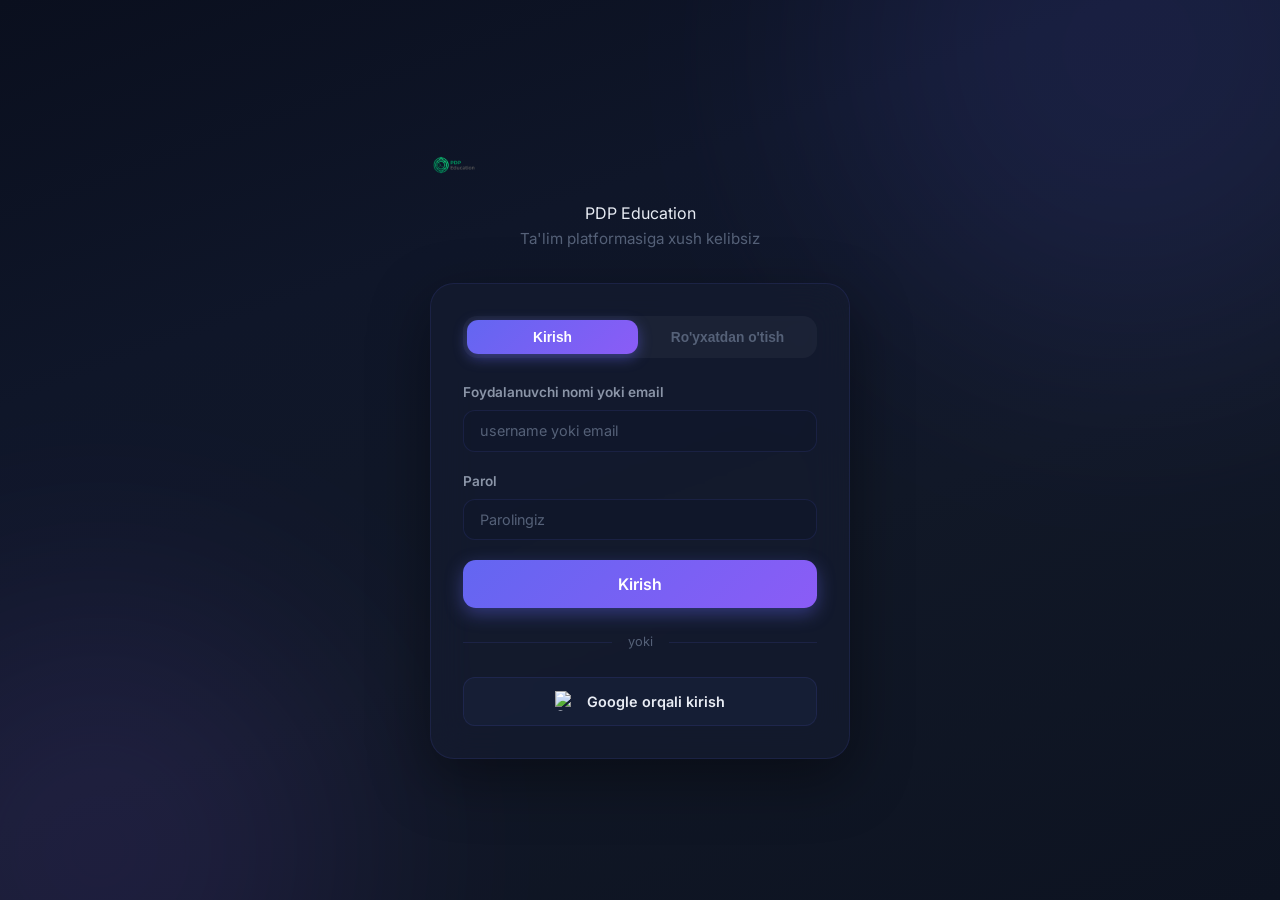
==== commit f665d1ee: "updated" ====
--- a/static/index.html
+++ b/static/index.html
@@ -13,8 +13,7 @@
         <div class="login-container">
             <!-- Logo -->
             <div class="login-logo">
-                <h1>🎓 <span>EduPlatform</span></h1>
-                <p>Ta'lim platformasiga xush kelibsiz</p>
+                <img src="/static/img/pdp-education.png" alt="PDP Education" class="logo-img">PDP Education           <p>Ta'lim platformasiga xush kelibsiz</p>
             </div>
 
             <!-- Card -->
--- a/static/css/login.css
+++ b/static/css/login.css
@@ -53,6 +53,12 @@
 .login-logo {
     text-align: center;
     margin-bottom: 2rem;
+}
+
+.login-logo .logo-img {
+    height: 48px;
+    object-fit: contain;
+    margin-bottom: 0.75rem;
 }
 
 .login-logo h1 {
